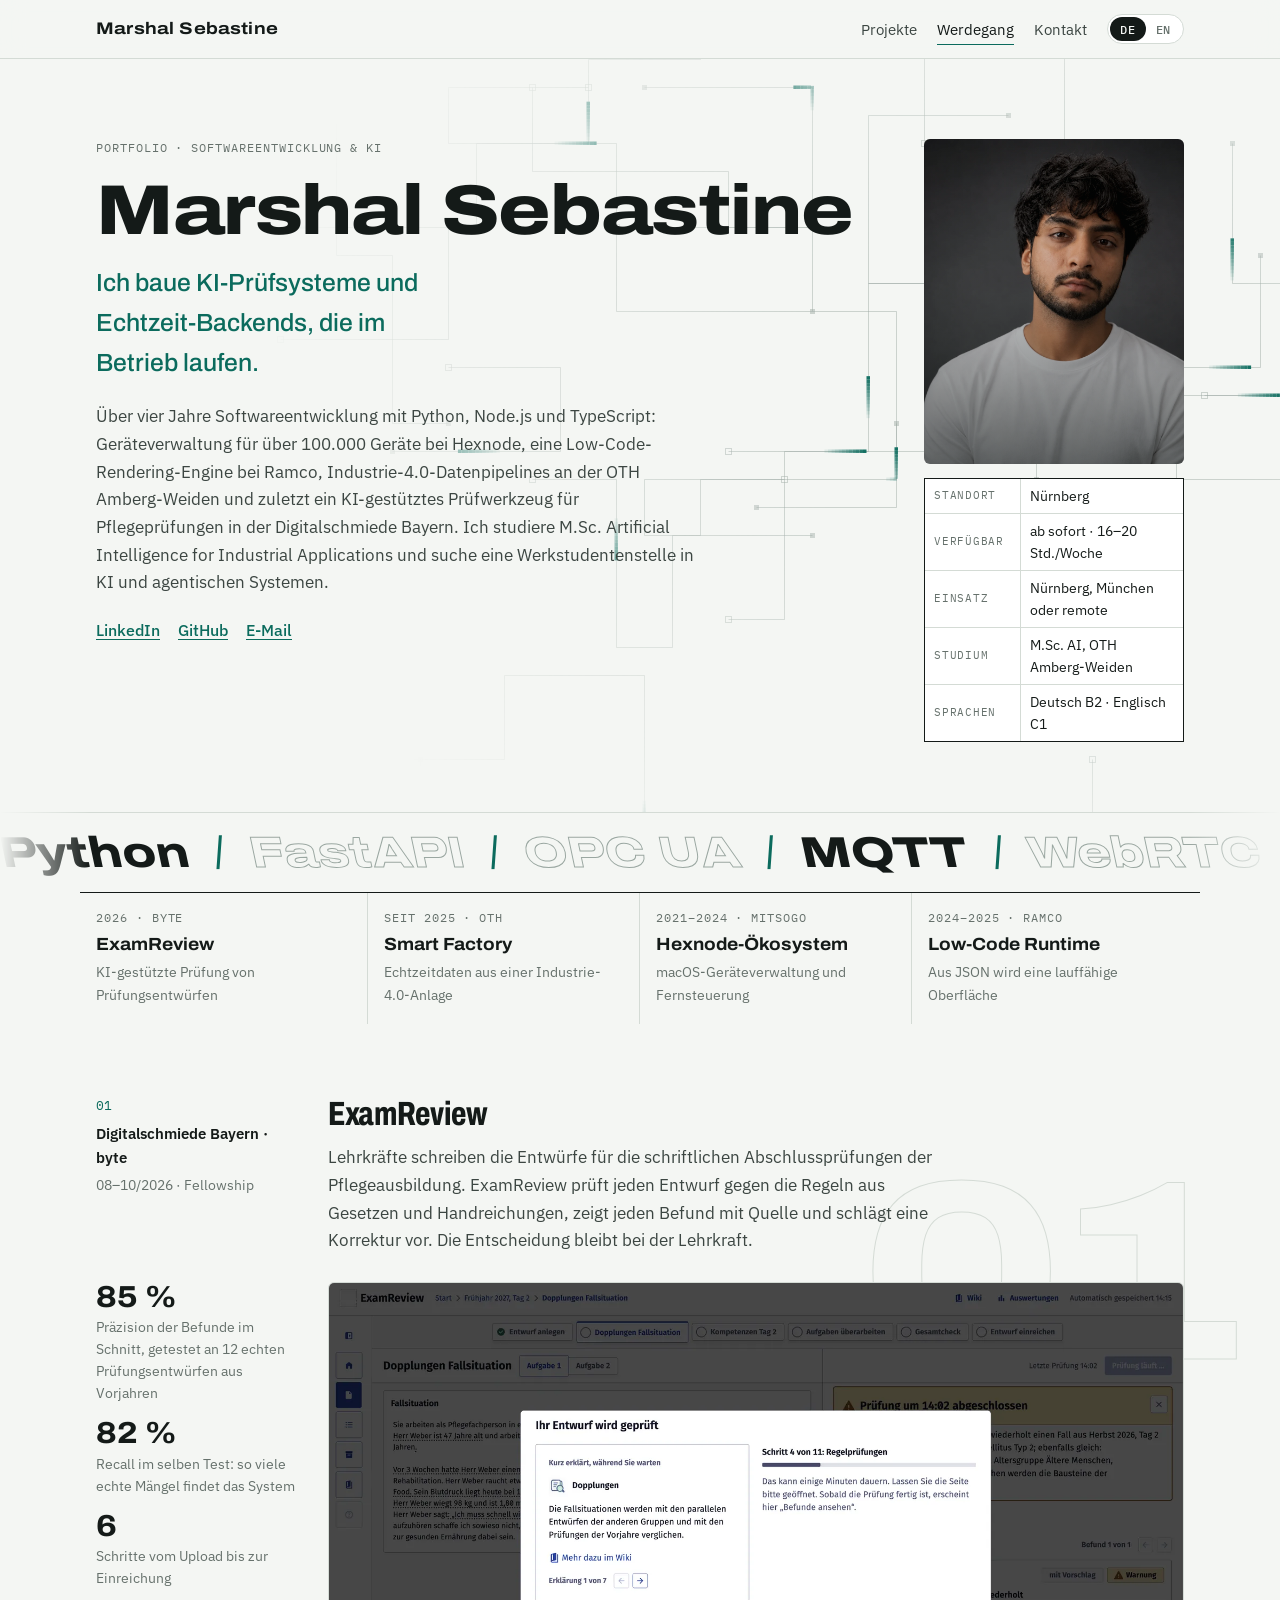
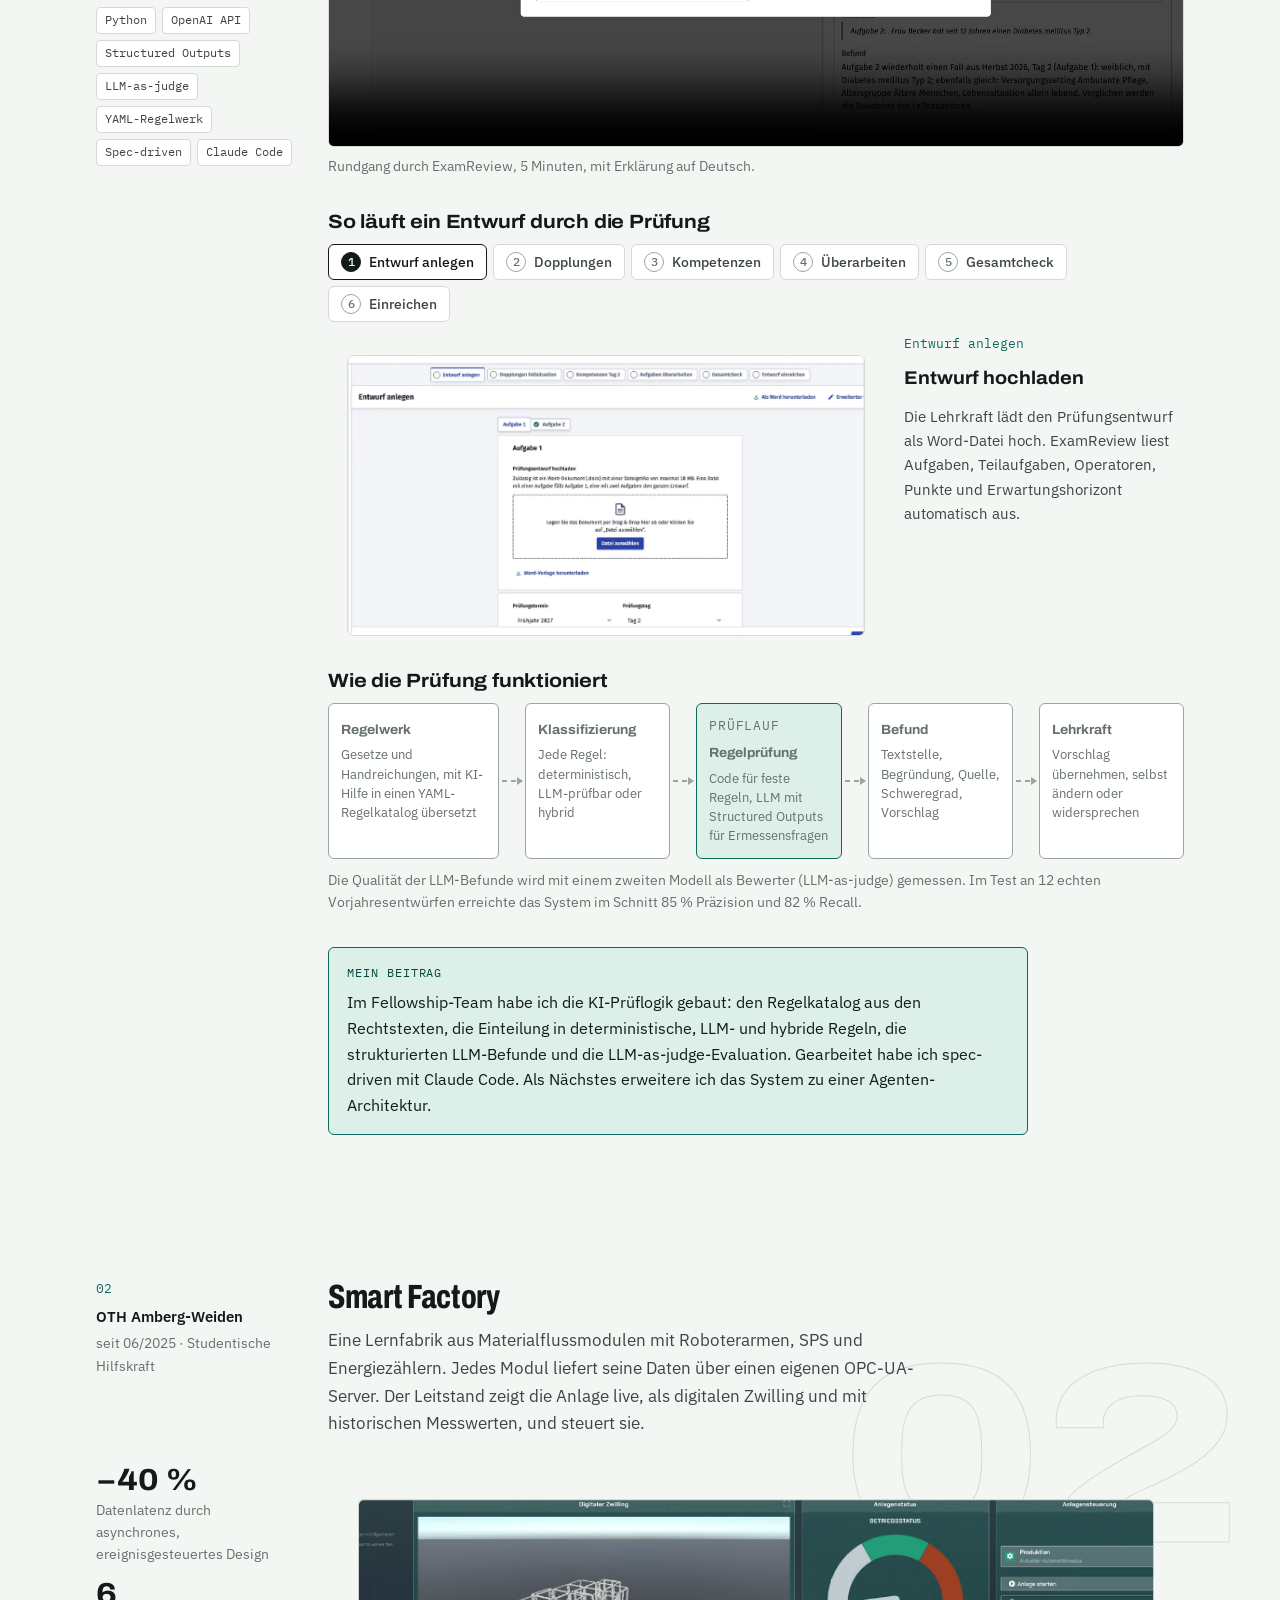
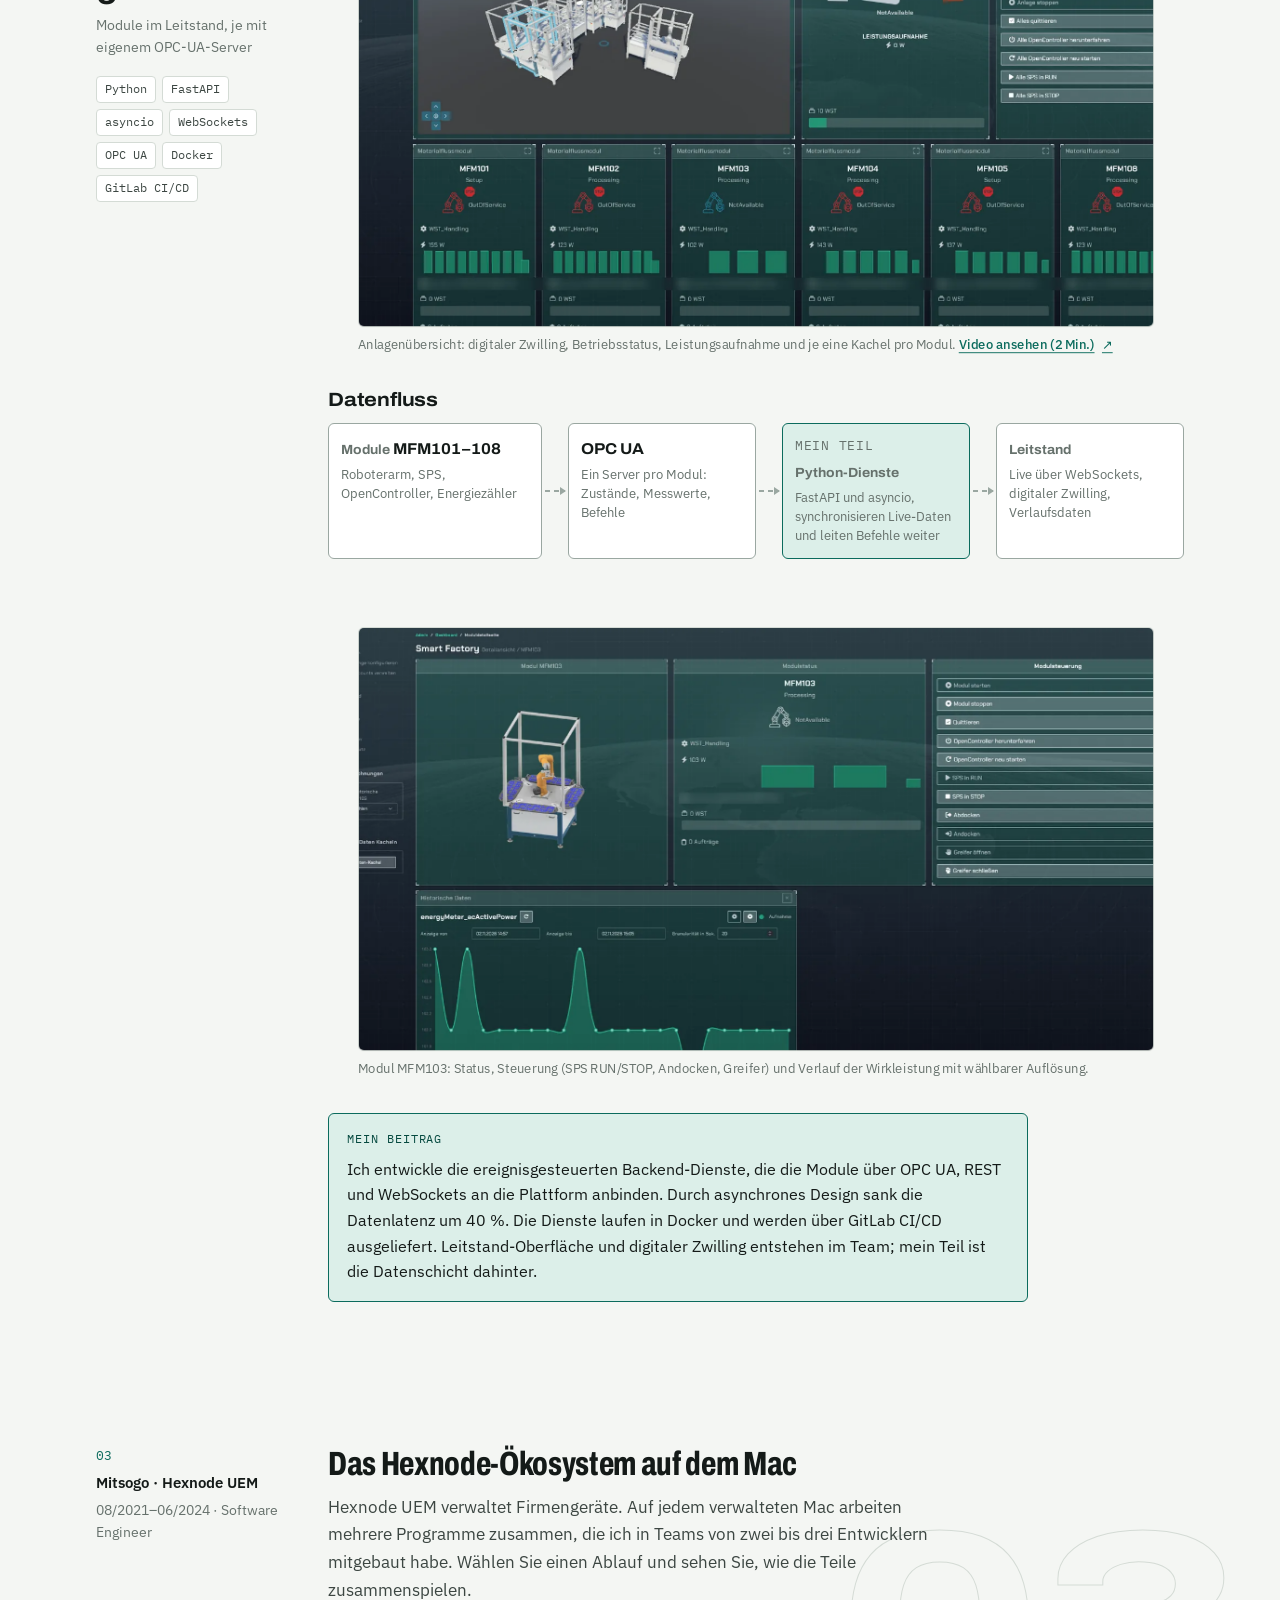
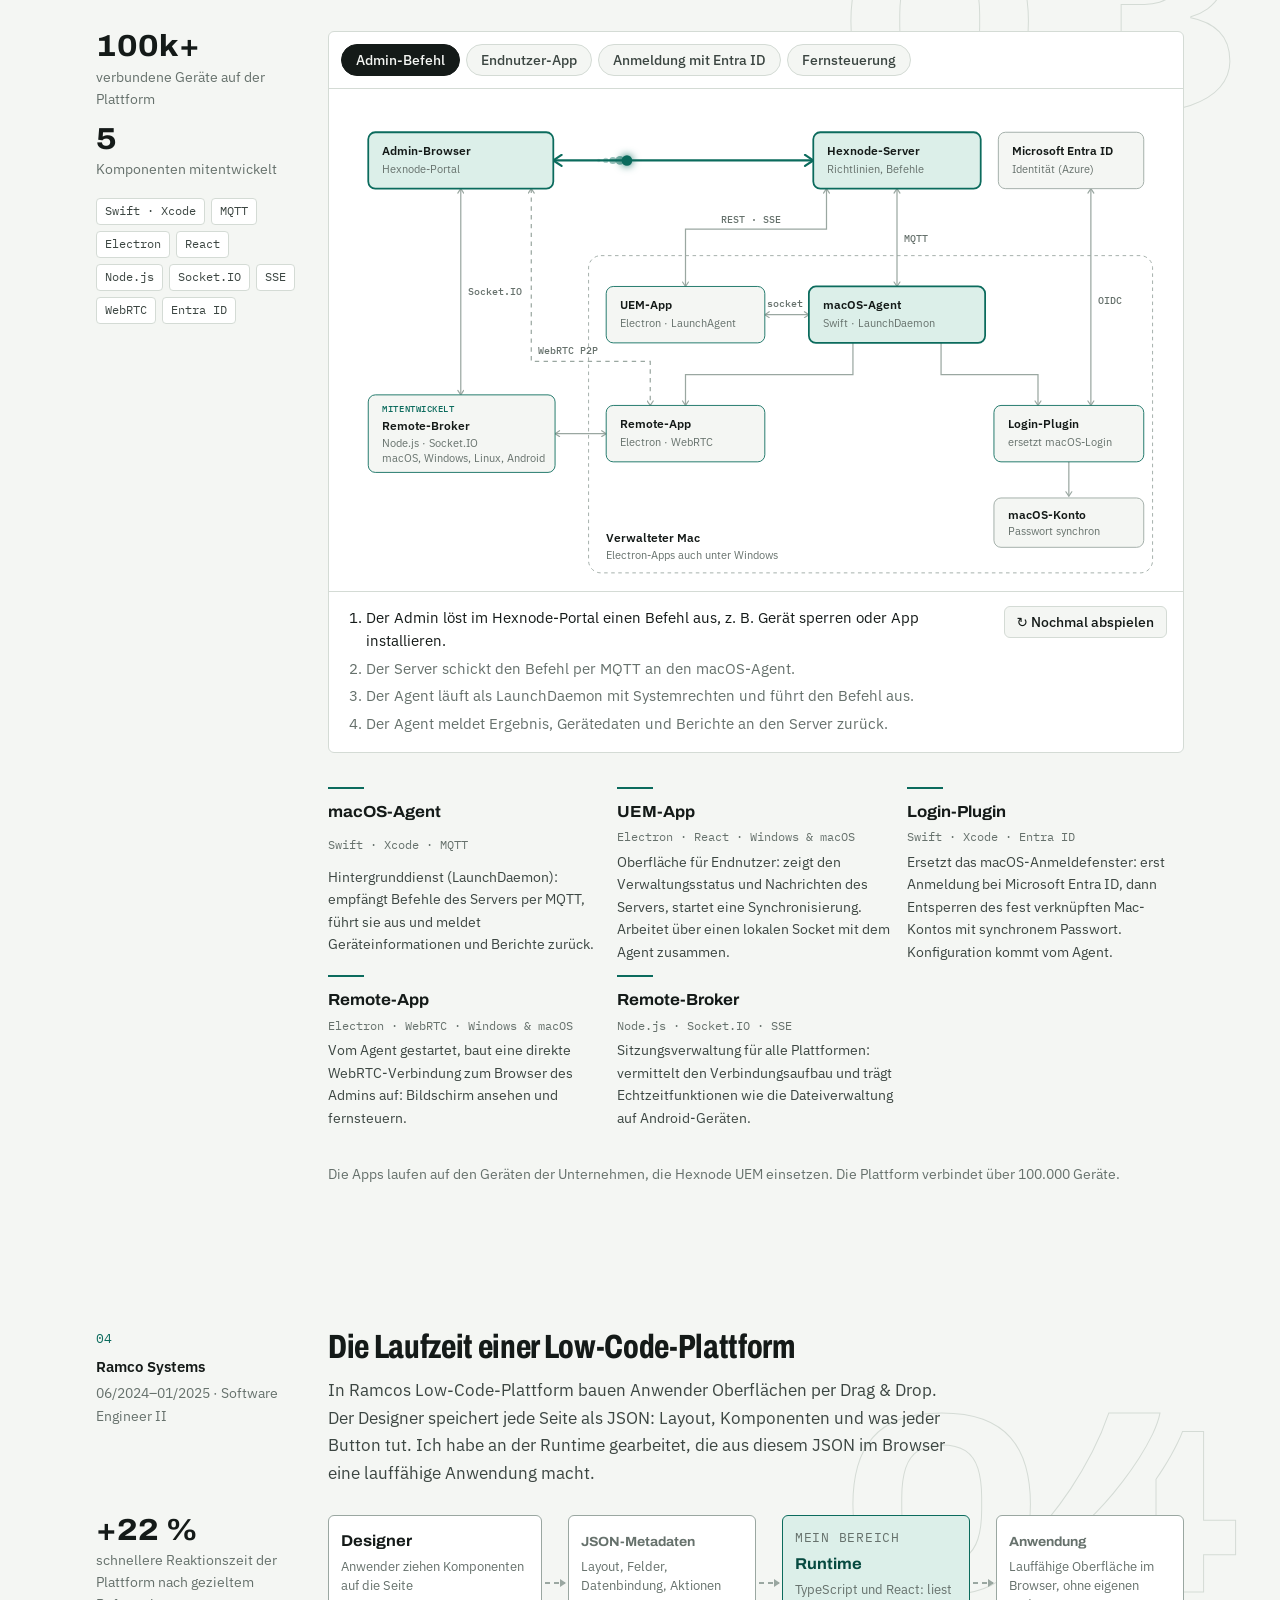
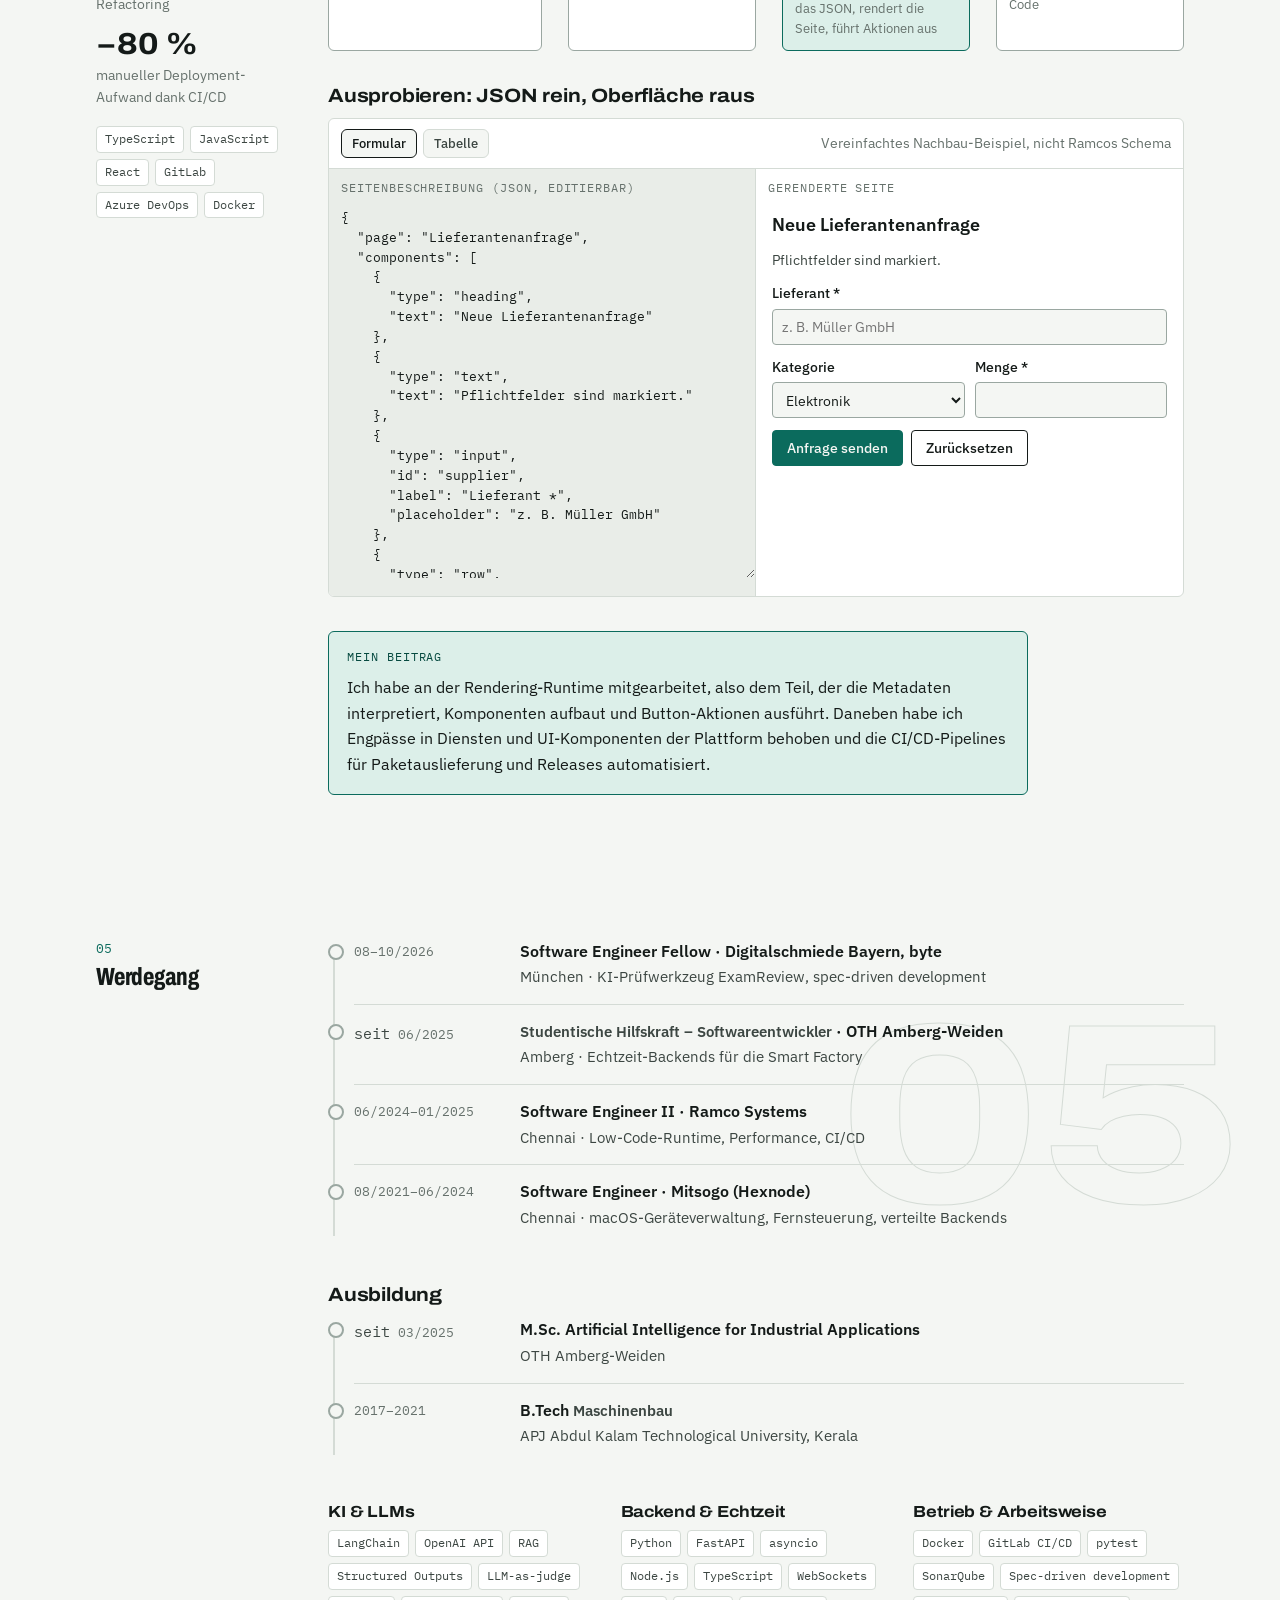
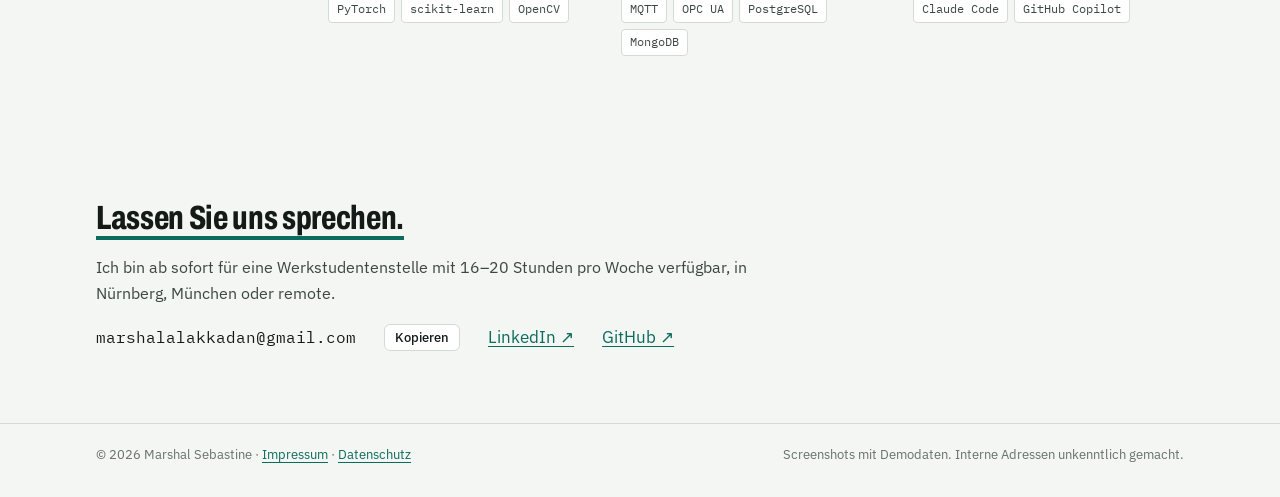
==== index.html @ f15fb676 "Publish portfolio site Bilingual (DE/EN) portfolio with four project case studies, self-hosted fonts" ====
<!doctype html>
<html lang="de">
<head>
<meta charset="utf-8">
<meta name="viewport" content="width=device-width, initial-scale=1, viewport-fit=cover">
<title>Marshal Sebastine · KI-Systeme &amp; Echtzeit-Backends</title>
<meta name="description" content="Portfolio von Marshal Sebastine: KI-gestützte Prüfung (ExamReview), Industrie-4.0-Echtzeitdaten, Hexnode-Geräteverwaltung und eine Low-Code-Runtime. M.Sc. AI, OTH Amberg-Weiden.">
<link rel="canonical" href="https://marshalsebastine.github.io/">
<meta property="og:type" content="website">
<meta property="og:url" content="https://marshalsebastine.github.io/">
<meta property="og:title" content="Marshal Sebastine · KI-Systeme &amp; Echtzeit-Backends">
<meta property="og:description" content="Vier Projekte mit Video, interaktiven Diagrammen und Live-Demo: ExamReview, Smart Factory, Hexnode-Ökosystem, Low-Code Runtime.">
<meta property="og:image" content="https://marshalsebastine.github.io/og.png">
<meta property="og:image:width" content="1200">
<meta property="og:image:height" content="630">
<meta property="og:locale" content="de_DE">
<meta property="og:locale:alternate" content="en_US">
<meta name="twitter:card" content="summary_large_image">
<meta name="author" content="Marshal Sebastine">
<meta name="theme-color" content="#0b6b5d">
<link rel="icon" href="data:image/svg+xml,%3Csvg xmlns='http://www.w3.org/2000/svg' viewBox='0 0 64 64'%3E%3Crect width='64' height='64' rx='12' fill='%230b6b5d'/%3E%3Ctext x='32' y='42' font-family='Arial' font-weight='700' font-size='26' text-anchor='middle' fill='%23f4f6f3'%3EMS%3C/text%3E%3C/svg%3E">
<link rel="preload" href="fonts/archivo-var.woff2" as="font" type="font/woff2" crossorigin>
<link rel="stylesheet" href="fonts/fonts.css">
<style>:root{color-scheme:light;padding-top:env(safe-area-inset-top,0px);padding-bottom:env(safe-area-inset-bottom,0px)}body{margin:0}img{max-width:100%}[hidden]{display:none!important}</style>
<style>
/* Layout: engineering-sheet portfolio. A title-block hero, then four project "sheets" separated by hairline rules; media runs wide, text stays at reading width. */
:root {
  --paper: #f4f6f3;
  --surface: #ffffff;
  --sunk: #e9ede8;
  --ink: #141a18;
  --ink-2: #3c4642;
  --mute: #66716c;
  --line: #d4dbd5;
  --accent: #0b6b5d;
  --accent-soft: #dcefe9;
  --accent-ink: #064a40;
  --warn: #a8640c;
  --warn-soft: #fbedd5;
  --crit: #b23a2c;
  --crit-soft: #f8e1dd;
  --info: #2b5c9a;
  --info-soft: #e1ebf7;
  --wire: #9aa7a1;
  --f-display: "Archivo", "Arial Narrow", system-ui, sans-serif;
  --f-body: "IBM Plex Sans", system-ui, -apple-system, "Segoe UI", sans-serif;
  --f-mono: "IBM Plex Mono", ui-monospace, "SFMono-Regular", Menlo, monospace;
  --step-0: 1rem; --step-1: 1.2rem; --step-2: 1.55rem; --step-3: 2.1rem; --step-4: clamp(2.5rem, 6vw, 4.4rem);
  --radius: 6px;
}
@media (prefers-color-scheme: dark) { :root:not([data-theme="light"]) {
  --paper: #0f1312; --surface: #171d1b; --sunk: #1d2422; --ink: #e6ebe8; --ink-2: #c3ccc8; --mute: #8e9a95; --line: #2b3431;
  --accent: #5cc6ae; --accent-soft: #15322c; --accent-ink: #a9e6d6; --warn: #e3a64a; --warn-soft: #3a2a12; --crit: #ec8a7c; --crit-soft: #3d1d18;
  --info: #8fb6e8; --info-soft: #1b2a3d; --wire: #56635e; color-scheme: dark; } }
:root[data-theme="dark"] {
  --paper: #0f1312; --surface: #171d1b; --sunk: #1d2422; --ink: #e6ebe8; --ink-2: #c3ccc8; --mute: #8e9a95; --line: #2b3431;
  --accent: #5cc6ae; --accent-soft: #15322c; --accent-ink: #a9e6d6; --warn: #e3a64a; --warn-soft: #3a2a12; --crit: #ec8a7c; --crit-soft: #3d1d18;
  --info: #8fb6e8; --info-soft: #1b2a3d; --wire: #56635e; color-scheme: dark; }

* { box-sizing: border-box; }
body { background: var(--paper); color: var(--ink); font-family: var(--f-body); font-size: 16px; line-height: 1.6; -webkit-font-smoothing: antialiased; }
.site[data-lang="de"] [lang="en"], .site[data-lang="en"] [lang="de"] { display: none !important; }
a { color: var(--accent); text-underline-offset: 3px; }
a:hover { color: var(--accent-ink); }
:focus-visible { outline: 2px solid var(--accent); outline-offset: 2px; }
h1, h2, h3 { font-family: var(--f-display); font-stretch: 112%; line-height: 1.1; text-wrap: balance; margin: 0; letter-spacing: -0.01em; }
p { margin: 0; }
.wrap { max-width: 1120px; margin: 0 auto; padding-left: max(16px, env(safe-area-inset-left, 0px)); padding-right: max(16px, env(safe-area-inset-right, 0px)); }
.label { font-family: var(--f-mono); font-size: 0.74rem; letter-spacing: 0.08em; text-transform: uppercase; color: var(--mute); }
.prose { max-width: 66ch; color: var(--ink-2); display: grid; gap: 0.9rem; }
.prose strong { color: var(--ink); font-weight: 600; }

/* header */
.top { border-bottom: 1px solid var(--line); background: var(--paper); }
.top .wrap { display: flex; align-items: center; justify-content: space-between; gap: 16px; padding-block: 14px; flex-wrap: wrap; }
.brand { font-family: var(--f-display); font-weight: 700; font-stretch: 118%; font-size: 1.05rem; color: var(--ink); text-decoration: none; letter-spacing: 0.01em; }
.nav { display: flex; gap: 20px; align-items: center; flex-wrap: wrap; }
.nav a { color: var(--ink-2); text-decoration: none; font-size: 0.95rem; }
.nav a:hover { color: var(--accent); }
.lang { display: inline-flex; border: 1px solid var(--line); border-radius: 999px; padding: 2px; background: var(--surface); }
.lang button { font: 500 0.78rem var(--f-mono); letter-spacing: 0.06em; border: 0; background: transparent; color: var(--mute); padding: 4px 10px; border-radius: 999px; cursor: pointer; }
.lang button[aria-pressed="true"] { background: var(--ink); color: var(--paper); }

/* hero */
.hero { padding-block: clamp(40px, 7vw, 80px) clamp(32px, 5vw, 56px); }
.hero-grid { display: grid; grid-template-columns: minmax(0, 1fr) 260px; gap: clamp(24px, 5vw, 64px); align-items: start; }
.hero h1 { font-size: var(--step-4); font-weight: 800; font-stretch: 120%; letter-spacing: -0.02em; }
.hero .role { font-family: var(--f-display); font-stretch: 100%; font-size: var(--step-2); font-weight: 500; color: var(--accent); margin-top: 14px; max-width: 26ch; }
.hero .lead { margin-top: 20px; font-size: 1.08rem; color: var(--ink-2); max-width: 60ch; }
.links { display: flex; gap: 10px 18px; flex-wrap: wrap; margin-top: 22px; align-items: center; }
.links a { font-weight: 500; }
.portrait-wrap { position: relative; border-radius: var(--radius); overflow: hidden; background: var(--sunk); }
.portrait { width: 100%; height: auto; aspect-ratio: 4 / 5; object-fit: cover; display: block; filter: contrast(1.06) saturate(.9); transition: transform .8s cubic-bezier(.2,.8,.2,1); }
.portrait-wrap::after { content: ""; position: absolute; inset: 0; pointer-events: none; background: linear-gradient(180deg, rgba(10, 16, 14, .16) 0%, rgba(10, 16, 14, .22) 45%, rgba(10, 16, 14, .62) 100%); transition: opacity .6s; }
.portrait-wrap:hover::after { opacity: .55; }
.portrait-wrap:hover .portrait { transform: scale(1.03); }
.tblock { margin-top: 14px; border: 1px solid var(--ink); font-size: 0.86rem; background: var(--surface); }
.tblock div { display: grid; grid-template-columns: 96px minmax(0, 1fr); border-top: 1px solid var(--line); }
.tblock div:first-child { border-top: 0; }
.tblock dt, .tblock dd { margin: 0; padding: 6px 9px; }
.tblock dt { font-family: var(--f-mono); font-size: 0.68rem; letter-spacing: 0.07em; text-transform: uppercase; color: var(--mute); border-right: 1px solid var(--line); display: flex; align-items: center; }
.tblock dd { color: var(--ink); }

/* project index */
.index { border-top: 1px solid var(--ink); }
.index ol { list-style: none; margin: 0; padding: 0; display: grid; grid-template-columns: repeat(4, minmax(0, 1fr)); }
.index li { border-right: 1px solid var(--line); }
.index li:last-child { border-right: 0; }
.index a { display: grid; gap: 6px; padding: 16px 16px 18px 0; text-decoration: none; color: var(--ink); height: 100%; }
.index li + li a { padding-left: 16px; }
.index a:hover .t { color: var(--accent); }
.index .t { font-family: var(--f-display); font-weight: 700; font-stretch: 108%; font-size: 1.1rem; line-height: 1.2; }
.index .d { font-size: 0.88rem; color: var(--mute); }

/* project sheets */
.sheet { border-top: 1px solid var(--ink); padding-block: clamp(40px, 6vw, 72px); }
.sheet-head { display: grid; grid-template-columns: 200px minmax(0, 1fr); gap: 12px 32px; margin-bottom: 28px; }
.meta { display: grid; gap: 4px; align-content: start; }
.meta .no { font-family: var(--f-mono); font-size: 0.8rem; color: var(--accent); }
.meta .org { font-weight: 600; font-size: 0.95rem; }
.meta .when { font-size: 0.88rem; color: var(--mute); }
.sheet h2 { font-size: var(--step-3); font-weight: 750; }
.sheet .kicker { font-size: 1.08rem; color: var(--ink-2); margin-top: 10px; max-width: 62ch; }
.body { display: grid; grid-template-columns: 200px minmax(0, 1fr); gap: 32px; }
.body > .side { display: grid; gap: 18px; align-content: start; }
.body > .main { display: grid; grid-template-columns: minmax(0, 1fr); gap: 34px; min-width: 0; }
.side .facts { display: grid; gap: 14px; }
.side .fact .v { font-family: var(--f-display); font-stretch: 110%; font-weight: 750; font-size: 1.9rem; line-height: 1; color: var(--ink); font-variant-numeric: tabular-nums; }
.side .fact .k { font-size: 0.86rem; color: var(--mute); margin-top: 4px; }
.chips { display: flex; flex-wrap: wrap; gap: 6px; }
.chip { font-family: var(--f-mono); font-size: 0.74rem; padding: 3px 8px; border: 1px solid var(--line); border-radius: 4px; color: var(--ink-2); background: var(--surface); white-space: nowrap; }
h3 { font-size: var(--step-1); font-weight: 700; margin-bottom: 12px; }

figure { margin: 0; }
.shot { border: 1px solid var(--line); border-radius: var(--radius); overflow: hidden; background: var(--surface); }
.shot img, .shot video { display: block; width: 100%; height: auto; max-width: 100%; }
figcaption { font-size: 0.86rem; color: var(--mute); margin-top: 8px; }
.note { font-size: 0.86rem; color: var(--mute); }

.mine { border: 1px solid var(--accent); background: var(--accent-soft); border-radius: var(--radius); padding: 16px 18px; display: grid; gap: 8px; max-width: 70ch; }
.mine .label { color: var(--accent-ink); }
.mine p { color: var(--ink); }

/* ExamReview stepper */
.steps { display: flex; gap: 6px; flex-wrap: wrap; }
.steps button { flex: 0 0 auto; display: inline-flex; align-items: center; gap: 8px; font: 500 0.88rem var(--f-body); color: var(--ink-2); background: var(--surface); border: 1px solid var(--line); border-radius: var(--radius); padding: 7px 12px; cursor: pointer; }
.steps button .n { font-family: var(--f-mono); font-size: 0.74rem; width: 20px; height: 20px; border-radius: 50%; border: 1px solid var(--wire); display: inline-grid; place-items: center; color: var(--mute); }
.steps button[aria-selected="true"] { border-color: var(--ink); color: var(--ink); }
.steps button[aria-selected="true"] .n { background: var(--ink); border-color: var(--ink); color: var(--paper); }
.stage { margin-top: 12px; display: grid; grid-template-columns: minmax(0, 1fr) 280px; gap: 20px; align-items: start; }
.stage .cap { display: grid; gap: 10px; }
.stage .cap .de-term { font-family: var(--f-mono); font-size: 0.8rem; color: var(--accent); }
.stage .cap h4 { margin: 0; font-family: var(--f-display); font-stretch: 108%; font-size: 1.15rem; }
.stage .cap p { font-size: 0.95rem; color: var(--ink-2); }
.sev { display: flex; gap: 6px; flex-wrap: wrap; }
.sev span { font-size: 0.78rem; padding: 2px 8px; border-radius: 999px; font-weight: 500; }
.sev .h { background: var(--crit-soft); color: var(--crit); }
.sev .w { background: var(--warn-soft); color: var(--warn); }
.sev .i { background: var(--info-soft); color: var(--info); }

/* flow diagrams (HTML) */
.flow { display: grid; grid-auto-flow: column; grid-auto-columns: minmax(0, 1fr); gap: 0; align-items: stretch; }
.flow .node { border: 1px solid var(--wire); border-radius: var(--radius); background: var(--surface); padding: 12px; display: grid; gap: 4px; align-content: start; position: relative; }
.flow .node + .node { margin-left: 26px; }
.flow .node + .node::before { content: ""; position: absolute; left: -24px; top: 50%; width: 20px; border-top: 1.5px solid var(--wire); }
.flow .node + .node::after { content: ""; position: absolute; left: -9px; top: calc(50% - 4px); border: 4.5px solid transparent; border-left: 6px solid var(--wire); border-right: 0; }
.flow .node b { font-family: var(--f-display); font-stretch: 105%; font-size: 0.98rem; }
.flow .node span { font-size: 0.83rem; color: var(--mute); line-height: 1.45; }
.flow .node.me { border-color: var(--accent); background: var(--accent-soft); }
.flow .node.me b { color: var(--accent-ink); }
.flow .node .tag { font-family: var(--f-mono); font-size: 0.66rem; letter-spacing: 0.07em; text-transform: uppercase; color: var(--accent); }

.two { display: grid; grid-template-columns: minmax(0, 1fr) minmax(0, 1fr); gap: 16px; }
.video-link { display: inline-flex; gap: 8px; align-items: center; font-weight: 500; }

/* Hexnode ecosystem */
.eco { border: 1px solid var(--line); border-radius: var(--radius); background: var(--surface); }
.eco-tabs { display: flex; gap: 6px; padding: 12px; border-bottom: 1px solid var(--line); overflow-x: auto; }
.eco-tabs button { flex: 0 0 auto; font: 500 0.88rem var(--f-body); border: 1px solid var(--line); background: var(--paper); color: var(--ink-2); border-radius: 999px; padding: 6px 14px; cursor: pointer; }
.eco-tabs button[aria-selected="true"] { background: var(--ink); color: var(--paper); border-color: var(--ink); }
.eco-canvas { overflow-x: auto; padding: 8px 4px 0; }
.eco svg { display: block; width: 100%; min-width: 640px; height: auto; }
.eco svg .n rect { fill: var(--paper); stroke: var(--wire); stroke-width: 1; transition: fill .3s, stroke .3s; }
.eco svg .n.mine rect { stroke: var(--accent); }
.eco svg .n.on rect { fill: var(--accent-soft); stroke: var(--accent); stroke-width: 2; }
.eco svg .n.ext rect { stroke-dasharray: 0; }
.eco svg .tt { font: 600 14px var(--f-body); fill: var(--ink); }
.eco svg .ts { font: 400 12px var(--f-body); fill: var(--mute); }
.eco svg .tm { font: 500 10.5px var(--f-mono); fill: var(--accent); letter-spacing: .06em; }
.eco svg .e { fill: none; stroke: var(--wire); stroke-width: 1.4; transition: stroke .3s, stroke-width .3s; }
.eco svg .e.on { stroke: var(--accent); stroke-width: 2.6; }
.eco svg .e.p2p { stroke-dasharray: 5 5; }
.eco svg .el { font: 500 11px var(--f-mono); fill: var(--mute); }
.eco svg .el.on { fill: var(--accent); }
.eco svg .box { fill: none; stroke: var(--wire); stroke-dasharray: 4 4; }
.eco svg .pulse { fill: var(--accent); }
.eco-foot { display: grid; grid-template-columns: minmax(0, 1fr) auto; gap: 16px; padding: 14px 16px 16px; border-top: 1px solid var(--line); align-items: start; }
.eco-steps { margin: 0; padding-left: 1.3rem; display: grid; gap: 4px; font-size: 0.92rem; color: var(--mute); }
.eco-steps li.on { color: var(--ink); }
.eco-steps li.done { color: var(--ink-2); }
.replay { font: 500 0.85rem var(--f-body); border: 1px solid var(--line); background: var(--paper); color: var(--ink); border-radius: var(--radius); padding: 6px 12px; cursor: pointer; white-space: nowrap; }
.comp { display: grid; grid-template-columns: repeat(auto-fit, minmax(210px, 1fr)); gap: 12px; }
.comp div { border-top: 2px solid var(--accent); padding-top: 10px; display: grid; gap: 4px; }
.comp b { font-family: var(--f-display); font-stretch: 105%; }
.comp span { font-size: 0.88rem; color: var(--ink-2); }
.comp small { font-family: var(--f-mono); font-size: 0.72rem; color: var(--mute); }

/* Low-code demo */
.lc { border: 1px solid var(--line); border-radius: var(--radius); overflow: hidden; background: var(--surface); }
.lc-bar { display: flex; justify-content: space-between; align-items: center; gap: 10px; padding: 10px 12px; border-bottom: 1px solid var(--line); flex-wrap: wrap; }
.lc-bar .presets { display: flex; gap: 6px; flex-wrap: wrap; }
.lc-bar button { font: 500 0.82rem var(--f-body); border: 1px solid var(--line); background: var(--paper); color: var(--ink-2); border-radius: var(--radius); padding: 5px 10px; cursor: pointer; }
.lc-bar button[aria-pressed="true"] { border-color: var(--ink); color: var(--ink); }
.lc-grid { display: grid; grid-template-columns: minmax(0, 1fr) minmax(0, 1fr); }
.lc-code { border-right: 1px solid var(--line); display: grid; grid-template-rows: auto 1fr auto; min-width: 0; background: var(--sunk); }
.lc-code .label, .lc-out .label { padding: 10px 12px 0; }
.lc textarea { width: 100%; min-height: 380px; border: 0; resize: vertical; background: transparent; color: var(--ink); font: 400 0.8rem/1.55 var(--f-mono); padding: 10px 12px; tab-size: 2; }
.lc textarea:focus-visible { outline-offset: -2px; }
.lc .err { font-size: 0.82rem; color: var(--crit); padding: 0 12px 10px; min-height: 1.4em; }
.lc-out { min-width: 0; display: grid; grid-template-rows: auto 1fr; }
.preview { padding: 14px 16px 18px; display: grid; gap: 12px; align-content: start; }
/* rendered components get their own small UI kit, so they read as "a generated app" */
.rt-h { font: 600 1.15rem var(--f-body); margin: 0; }
.rt-p { font-size: 0.9rem; color: var(--ink-2); }
.rt-row { display: grid; grid-template-columns: repeat(auto-fit, minmax(120px, 1fr)); gap: 10px; }
.rt-field { display: grid; gap: 4px; font-size: 0.85rem; }
.rt-field label { font-weight: 500; color: var(--ink); }
.rt-field input, .rt-field select { font: 400 0.9rem var(--f-body); height: 36px; padding: 0 9px; border: 1px solid var(--wire); border-radius: 4px; background: var(--paper); color: var(--ink); min-width: 0; width: 100%; }
.rt-field.bad input, .rt-field.bad select { border-color: var(--crit); }
.rt-field .msg { color: var(--crit); font-size: 0.78rem; }
.rt-actions { display: flex; gap: 8px; flex-wrap: wrap; }
.rt-btn { font: 500 0.88rem var(--f-body); border-radius: 4px; padding: 8px 14px; cursor: pointer; border: 1px solid var(--ink); background: var(--surface); color: var(--ink); }
.rt-btn.primary { background: var(--accent); border-color: var(--accent); color: var(--paper); }
.rt-table { overflow-x: auto; }
.rt-table table { border-collapse: collapse; width: 100%; font-size: 0.85rem; font-variant-numeric: tabular-nums; }
.rt-table th, .rt-table td { text-align: left; padding: 6px 8px; border-bottom: 1px solid var(--line); }
.rt-table th { font-weight: 600; color: var(--mute); font-size: 0.78rem; }
.rt-toast { border: 1px solid var(--accent); background: var(--accent-soft); color: var(--accent-ink); border-radius: 4px; padding: 8px 10px; font-size: 0.86rem; }
.rt-unknown { font: 0.8rem var(--f-mono); color: var(--warn); border: 1px dashed var(--warn); padding: 6px 8px; border-radius: 4px; }

/* experience + skills */
.cv { display: grid; grid-template-columns: 200px minmax(0, 1fr); gap: 32px; }
.tl { list-style: none; margin: 0; padding: 0; display: grid; }
.tl li { display: grid; grid-template-columns: 150px minmax(0, 1fr); gap: 16px; padding: 14px 0; border-top: 1px solid var(--line); }
.tl li:first-child { border-top: 0; padding-top: 0; }
.tl .when { font-family: var(--f-mono); font-size: 0.8rem; color: var(--mute); padding-top: 3px; font-variant-numeric: tabular-nums; }
.tl b { display: block; font-weight: 600; }
.tl span { color: var(--ink-2); font-size: 0.93rem; }
.skills { display: grid; grid-template-columns: repeat(auto-fit, minmax(240px, 1fr)); gap: 22px; }
.skills h3 { font-size: 1rem; margin-bottom: 10px; }

.contact .wrap { display: grid; gap: 18px; }
.contact h2 { font-size: var(--step-3); }
.contact-row { display: flex; gap: 12px 28px; flex-wrap: wrap; align-items: center; font-size: 1.05rem; }
.mail { font-family: var(--f-mono); font-size: 0.98rem; user-select: all; }
.copy { font: 500 0.8rem var(--f-body); border: 1px solid var(--line); background: var(--surface); color: var(--ink); border-radius: var(--radius); padding: 4px 10px; cursor: pointer; }
footer { border-top: 1px solid var(--line); }
footer .wrap { padding-block: 20px 32px; font-size: 0.82rem; color: var(--mute); display: flex; justify-content: space-between; gap: 12px; flex-wrap: wrap; }

@media (max-width: 860px) {
  .hero-grid { grid-template-columns: minmax(0, 1fr); }
  .hero-side { display: grid; grid-template-columns: 140px minmax(0, 1fr); gap: 16px; align-items: start; }
  .tblock { margin-top: 0; }
  .index ol { grid-template-columns: 1fr 1fr; }
  .index li:nth-child(2) { border-right: 0; }
  .index li:nth-child(n+3) { border-top: 1px solid var(--line); }
  .index li:nth-child(3) a { padding-left: 0; }
  .sheet-head, .body, .cv { grid-template-columns: minmax(0, 1fr); gap: 16px; }
  .side .facts { grid-template-columns: repeat(auto-fit, minmax(130px, 1fr)); }
  .stage { grid-template-columns: minmax(0, 1fr); }
  .flow { grid-auto-flow: row; grid-auto-columns: auto; }
  .flow .node + .node { margin-left: 0; margin-top: 22px; }
  .flow .node + .node::before { left: 50%; top: -20px; width: 0; height: 16px; border-top: 0; border-left: 1.5px solid var(--wire); }
  .flow .node + .node::after { left: calc(50% - 4px); top: -8px; border: 4.5px solid transparent; border-top: 6px solid var(--wire); border-bottom: 0; }
  .two { grid-template-columns: minmax(0, 1fr); }
  .lc-grid { grid-template-columns: minmax(0, 1fr); }
  .lc-code { border-right: 0; border-bottom: 1px solid var(--line); }
  .lc textarea { min-height: 260px; }
}
@media (max-width: 520px) {
  .hero-side { grid-template-columns: 1fr; }
  .portrait-wrap { max-width: 200px; }
  .index ol { grid-template-columns: 1fr; }
  .index li { border-right: 0 !important; border-top: 1px solid var(--line); }
  .index li:first-child { border-top: 0; }
  .index li a { padding-left: 0 !important; }
  .tl li { grid-template-columns: 1fr; gap: 2px; }
  .eco-foot { grid-template-columns: 1fr; }
}

/* ---------- motion layer ---------- */
html { scroll-behavior: smooth; }
section, .index { scroll-margin-top: 72px; }
body::before { content: ""; position: fixed; inset: 0 0 auto; height: env(safe-area-inset-top, 0px); z-index: 40; background: var(--paper); }
.top { position: sticky; top: env(safe-area-inset-top, 0px); z-index: 30; background: color-mix(in srgb, var(--paper) 84%, transparent); -webkit-backdrop-filter: saturate(1.3) blur(12px); backdrop-filter: saturate(1.3) blur(12px); transition: box-shadow .3s; }
.top .wrap { transition: padding .3s; }
.top.scrolled .wrap { padding-block: 9px; }
.top.scrolled { box-shadow: 0 1px 0 var(--line), 0 12px 30px -22px color-mix(in srgb, var(--ink) 45%, transparent); }
.progress { position: absolute; left: 0; right: 0; bottom: -1px; height: 2px; background: var(--accent); transform-origin: 0 50%; transform: scaleX(0); }
.nav a { position: relative; }
.nav a::after { content: ""; position: absolute; left: 0; right: 0; bottom: -4px; height: 1.5px; background: var(--accent); transform: scaleX(0); transform-origin: left; transition: transform .35s cubic-bezier(.2,.8,.2,1); }
.nav a:hover::after, .nav a.cur::after { transform: scaleX(1); }
.nav a.cur { color: var(--ink); }

.hero { position: relative; overflow: hidden; }
#traces { position: absolute; inset: 0; width: 100%; height: 100%; pointer-events: none; -webkit-mask-image: radial-gradient(ellipse 75% 95% at 80% 45%, #000 25%, transparent 82%); mask-image: radial-gradient(ellipse 75% 95% at 80% 45%, #000 25%, transparent 82%); }
.hero > .wrap { position: relative; }
.hero h1 .ch { display: inline-block; animation: stretchIn 1.2s cubic-bezier(.2,.8,.2,1) backwards; animation-delay: calc(var(--i) * 45ms + 80ms); transition: font-stretch .45s cubic-bezier(.2,.8,.2,1), color .3s; }
.hero h1 .ch:hover { font-stretch: 62%; color: var(--accent); }
@keyframes stretchIn { from { opacity: 0; font-stretch: 62%; transform: translateY(40%); } to { opacity: 1; font-stretch: 120%; transform: none; } }
.intro { animation: rise .9s cubic-bezier(.2,.8,.2,1) backwards; animation-delay: var(--d, 0ms); }
@keyframes rise { from { opacity: 0; transform: translateY(18px); } to { opacity: 1; transform: none; } }
.wipe { animation: wipe 1.25s cubic-bezier(.7,0,.2,1) .25s backwards; }
@keyframes wipe { from { clip-path: inset(100% 0 0 0); } to { clip-path: inset(0 0 0 0); } }

.marquee { overflow: hidden; border-top: 1px solid var(--line); padding-block: 16px; -webkit-mask-image: linear-gradient(90deg, transparent, #000 7%, #000 93%, transparent); mask-image: linear-gradient(90deg, transparent, #000 7%, #000 93%, transparent); }
.mq-track { display: flex; width: max-content; animation: mq 46s linear infinite; }
.marquee:hover .mq-track { animation-play-state: paused; }
.mq-track span { font-family: var(--f-display); font-stretch: 125%; font-weight: 800; font-size: clamp(1.5rem, 4vw, 2.7rem); line-height: 1.1; white-space: nowrap; color: transparent; -webkit-text-stroke: 1px var(--wire); }
.mq-track span:nth-child(3n+1) { color: var(--ink); -webkit-text-stroke: 0; }
.mq-track span::after { content: "/"; display: inline-block; margin: 0 .55em; color: var(--accent); -webkit-text-stroke: 0; font-stretch: 100%; font-weight: 400; }
@keyframes mq { to { transform: translateX(-50%); } }

.index li { position: relative; overflow: hidden; }
.index li::before { content: ""; position: absolute; inset: 0; background: var(--accent-soft); transform: translateY(101%); transition: transform .5s cubic-bezier(.2,.8,.2,1); }
.index li:hover::before { transform: none; }
.index a { position: relative; }
.index .t::after { content: " →"; display: inline-block; opacity: 0; transform: translateX(-8px); transition: opacity .3s, transform .3s; color: var(--accent); }
.index a:hover .t::after { opacity: 1; transform: none; }

.rv { opacity: .4; transform: translateY(42px); transition: opacity .9s cubic-bezier(.2,.8,.2,1), transform 1s cubic-bezier(.2,.8,.2,1); transition-delay: var(--rd, 0ms); }
.rv.in { opacity: 1; transform: none; }

.chip { transition: border-color .2s, color .2s, transform .2s; }
.chip:hover { border-color: var(--accent); color: var(--accent); transform: translateY(-2px); }

.shot.tilt { position: relative; transform: perspective(1400px) rotateX(var(--rx, 0deg)) rotateY(var(--ry, 0deg)); transition: transform .5s cubic-bezier(.2,.8,.2,1), box-shadow .5s; will-change: transform; }
.shot.tilt:hover { box-shadow: 0 26px 50px -26px color-mix(in srgb, var(--ink) 40%, transparent); }
.shot.tilt::after { content: ""; position: absolute; inset: 0; pointer-events: none; background: radial-gradient(520px circle at var(--mx, 50%) var(--my, 50%), color-mix(in srgb, #ffffff 22%, transparent), transparent 45%); opacity: 0; transition: opacity .4s; }
.shot.tilt:hover::after { opacity: 1; }

.flow .node { transition: transform .35s cubic-bezier(.2,.8,.2,1), border-color .35s; }
.flow .node:hover { transform: translateY(-3px); border-color: var(--accent); }
.flow .node + .node::before { border-top: 0; height: 2px; top: calc(50% - 1px); background: repeating-linear-gradient(90deg, var(--wire) 0 5px, transparent 5px 9px); background-size: 18px 2px; animation: antsX .8s linear infinite; }
@keyframes antsX { to { background-position: 18px 0; } }
@keyframes antsY { to { background-position: 0 18px; } }
.flow .node.me { animation: glow 2.6s ease-in-out infinite; }
@keyframes glow { 0%, 100% { box-shadow: 0 0 0 0 color-mix(in srgb, var(--accent) 45%, transparent); } 60% { box-shadow: 0 0 0 8px color-mix(in srgb, var(--accent) 0%, transparent); } }

.steps button { position: relative; overflow: hidden; transition: border-color .25s, color .25s, transform .2s; }
.steps button:hover { transform: translateY(-1px); }
.steps.auto button[aria-selected="true"]::after { content: ""; position: absolute; left: 0; bottom: 0; height: 2px; width: 100%; background: var(--accent); transform-origin: left; animation: fillbar 5.5s linear both; }
@keyframes fillbar { from { transform: scaleX(0); } to { transform: scaleX(1); } }

.comp div { border-top: 0; padding-top: 12px; position: relative; transition: transform .3s cubic-bezier(.2,.8,.2,1); }
.comp div::before { content: ""; position: absolute; top: 0; left: 0; height: 2px; width: 36px; background: var(--accent); transition: width .6s cubic-bezier(.2,.8,.2,1); }
.comp div:hover::before { width: 100%; }

.eco svg .e.p2p { animation: dash 1.1s linear infinite; }
@keyframes dash { to { stroke-dashoffset: -20; } }
.eco svg .trail { fill: var(--accent); }
.eco svg .ring { fill: none; stroke: var(--accent); stroke-width: 2; transform-box: fill-box; transform-origin: center; }
.eco svg .pulse { filter: drop-shadow(0 0 5px var(--accent)); }
.eco-tabs button { transition: background .25s, color .25s, border-color .25s, transform .2s; }
.eco-tabs button:hover { transform: translateY(-1px); }

.mine { transition: transform .35s cubic-bezier(.2,.8,.2,1); }
.mine:hover { transform: translateX(4px); }
.contact h2 > span { background: linear-gradient(var(--accent), var(--accent)) 0 100% / 0 4px no-repeat; transition: background-size 1s cubic-bezier(.2,.8,.2,1) .2s; padding-bottom: 4px; }
.contact h2.in > span, .contact h2:not(.rv) > span { background-size: 100% 4px; }
.copy, .replay, .lc-bar button { transition: transform .15s, border-color .2s; }
.copy:active, .replay:active, .lc-bar button:active, .rt-btn:active { transform: scale(.96); }


/* ---------- scroll-linked layer ---------- */
.sheet { border-top: 0; position: relative; overflow: clip; }
.sheet::before { content: ""; position: absolute; top: 0; left: 0; right: 0; height: 1px; background: var(--ink); transform-origin: 0 50%; transform: scaleX(var(--ln, 1)); }
.sheet > .wrap { position: relative; z-index: 1; }
.wm { position: absolute; right: max(16px, 3vw); top: 28px; z-index: 0; font-family: var(--f-display); font-weight: 800; font-stretch: 125%; font-size: clamp(7rem, 20vw, 17rem); line-height: .8; color: transparent; -webkit-text-stroke: 1px var(--line); pointer-events: none; user-select: none; translate: 0 calc((var(--pp, .5) - .5) * -240px); }
.sheet h2 { font-stretch: calc(72% + 40% * var(--hs, 1)); }
.sc { scale: calc(.93 + .07 * var(--sp, 1)); transform-origin: 50% 100%; }
.sc img { scale: calc(1 + .1 * (1 - var(--sp, 1))); }
.mq-track span { display: inline-block; transform: skewX(var(--skew, 0deg)); }
.tl { position: relative; padding-left: 26px; }
.tl::before, .tl::after { content: ""; position: absolute; left: 5px; top: 8px; bottom: 8px; width: 2px; background: var(--line); }
.tl::after { background: var(--accent); transform-origin: 50% 0; transform: scaleY(var(--tp, 1)); }
.tl li { position: relative; }
.tl li::before { content: ""; position: absolute; left: -26px; top: 19px; width: 12px; height: 12px; border-radius: 50%; background: var(--paper); border: 2px solid var(--wire); z-index: 1; transition: background .4s, border-color .4s, transform .4s; }
.tl li:first-child::before { top: 5px; }
.tl li.lit::before { background: var(--accent); border-color: var(--accent); transform: scale(1.15); }
@media (max-width: 860px) {
  .flow .node + .node::before { top: -20px; height: 16px; width: 2px; left: calc(50% - 1px); border-left: 0; background: repeating-linear-gradient(180deg, var(--wire) 0 5px, transparent 5px 9px); background-size: 2px 18px; animation-name: antsY; }
}
@media (prefers-reduced-motion: reduce) { *, *::before, *::after { transition: none !important; animation: none !important; } html { scroll-behavior: auto; } }
</style>
</head>
<body>
<div class="site" id="site" data-lang="de">

<header class="top">
  <div class="wrap">
    <a class="brand" href="#start">Marshal Sebastine</a>
    <nav class="nav" aria-label="Hauptnavigation">
      <a href="#projekte"><span lang="de">Projekte</span><span lang="en">Projects</span></a>
      <a href="#erfahrung"><span lang="de">Werdegang</span><span lang="en">Experience</span></a>
      <a href="#kontakt"><span lang="de">Kontakt</span><span lang="en">Contact</span></a>
      <div class="lang" role="group" aria-label="Sprache / Language">
        <button type="button" id="lang-de" data-set-lang="de" aria-pressed="true">DE</button>
        <button type="button" id="lang-en" data-set-lang="en" aria-pressed="false">EN</button>
      </div>
    </nav>
  </div>
  <div class="progress" id="progress"></div>
</header>

<main id="start">
<section class="hero">
  <canvas id="traces" aria-hidden="true"></canvas>
  <div class="wrap hero-grid">
    <div>
      <div class="label intro" style="--d:0ms"><span lang="de">Portfolio · Softwareentwicklung &amp; KI</span><span lang="en">Portfolio · Software engineering &amp; AI</span></div>
      <h1 id="hero-name" style="margin-top:14px" aria-label="Marshal Sebastine">Marshal Sebastine</h1>
      <p class="role intro" style="--d:650ms" lang="de">Ich baue KI-Prüfsysteme und Echtzeit-Backends, die im Betrieb laufen.</p>
      <p class="role intro" style="--d:650ms" lang="en">I build AI review systems and real-time backends that run in production.</p>
      <p class="lead intro" style="--d:800ms" lang="de">Über vier Jahre Softwareentwicklung mit Python, Node.js und TypeScript: Geräteverwaltung für über 100.000 Geräte bei Hexnode, eine Low-Code-Rendering-Engine bei Ramco, Industrie-4.0-Datenpipelines an der OTH Amberg-Weiden und zuletzt ein KI-gestütztes Prüfwerkzeug für Pflegeprüfungen in der Digitalschmiede Bayern. Ich studiere M.Sc. Artificial Intelligence for Industrial Applications und suche eine Werkstudentenstelle in KI und agentischen Systemen.</p>
      <p class="lead intro" style="--d:800ms" lang="en">Four-plus years of software engineering in Python, Node.js and TypeScript: device management for 100,000+ devices at Hexnode, a low-code rendering engine at Ramco, Industry 4.0 data pipelines at OTH Amberg-Weiden, and most recently an AI-assisted review tool for nursing exams at Digitalschmiede Bayern. I'm studying for an M.Sc. in Artificial Intelligence for Industrial Applications and looking for a working-student role in AI and agentic systems.</p>
      <div class="links intro" style="--d:950ms">
        <a href="https://www.linkedin.com/in/marshal-sebastine/" target="_blank" rel="noopener">LinkedIn</a>
        <a href="https://github.com/marshalSebastine" target="_blank" rel="noopener">GitHub</a>
        <a href="#kontakt"><span lang="de">E-Mail</span><span lang="en">Email</span></a>
      </div>
    </div>
    <div class="hero-side">
      <div class="portrait-wrap wipe"><img class="portrait" src="media/portrait.webp" width="960" height="1200" alt="Porträt von Marshal Sebastine" data-alt-en="Portrait of Marshal Sebastine"></div>
      <dl class="tblock intro" style="--d:1050ms">
        <div><dt><span lang="de">Standort</span><span lang="en">Based in</span></dt><dd>Nürnberg</dd></div>
        <div><dt><span lang="de">Verfügbar</span><span lang="en">Available</span></dt><dd><span lang="de">ab sofort · 16–20 Std./Woche</span><span lang="en">now · 16–20 h/week</span></dd></div>
        <div><dt><span lang="de">Einsatz</span><span lang="en">Where</span></dt><dd><span lang="de">Nürnberg, München oder remote</span><span lang="en">Nuremberg, Munich or remote</span></dd></div>
        <div><dt><span lang="de">Studium</span><span lang="en">Studies</span></dt><dd>M.Sc. AI, OTH Amberg-Weiden</dd></div>
        <div><dt><span lang="de">Sprachen</span><span lang="en">Languages</span></dt><dd><span lang="de">Deutsch B2 · Englisch C1</span><span lang="en">German B2 · English C1</span></dd></div>
      </dl>
    </div>
  </div>
</section>

<div class="marquee" aria-hidden="true"><div class="mq-track" id="mq"><span>Python</span><span>FastAPI</span><span>OPC UA</span><span>MQTT</span><span>WebRTC</span><span>Structured Outputs</span><span>LLM-as-judge</span><span>Electron</span><span>Swift</span><span>React</span><span>TypeScript</span><span>Socket.IO</span><span>Docker</span><span>asyncio</span></div></div>

<nav class="index wrap" id="projekte" aria-label="Projekte">
  <ol>
    <li><a href="#examreview"><span class="label">2026 · byte</span><span class="t">ExamReview</span><span class="d" lang="de">KI-gestützte Prüfung von Prüfungsentwürfen</span><span class="d" lang="en">AI-assisted review of exam drafts</span></a></li>
    <li><a href="#smart-factory"><span class="label"><span lang="de">seit</span><span lang="en">since</span> 2025 · OTH</span><span class="t">Smart Factory</span><span class="d" lang="de">Echtzeitdaten aus einer Industrie-4.0-Anlage</span><span class="d" lang="en">Real-time data from an Industry 4.0 plant</span></a></li>
    <li><a href="#hexnode"><span class="label">2021–2024 · Mitsogo</span><span class="t"><span lang="de">Hexnode-Ökosystem</span><span lang="en">Hexnode ecosystem</span></span><span class="d" lang="de">macOS-Geräteverwaltung und Fernsteuerung</span><span class="d" lang="en">macOS device management and remote control</span></a></li>
    <li><a href="#low-code"><span class="label">2024–2025 · Ramco</span><span class="t">Low-Code Runtime</span><span class="d" lang="de">Aus JSON wird eine lauffähige Oberfläche</span><span class="d" lang="en">Turning JSON into a working interface</span></a></li>
  </ol>
</nav>

<!-- ============ EXAMREVIEW ============ -->
<section class="sheet" id="examreview">
  <div class="wrap">
    <div class="sheet-head">
      <div class="meta">
        <span class="no">01</span>
        <span class="org">Digitalschmiede Bayern · byte</span>
        <span class="when">08–10/2026 · Fellowship</span>
      </div>
      <div>
        <h2>ExamReview</h2>
        <p class="kicker" lang="de">Lehrkräfte schreiben die Entwürfe für die schriftlichen Abschlussprüfungen der Pflegeausbildung. ExamReview prüft jeden Entwurf gegen die Regeln aus Gesetzen und Handreichungen, zeigt jeden Befund mit Quelle und schlägt eine Korrektur vor. Die Entscheidung bleibt bei der Lehrkraft.</p>
        <p class="kicker" lang="en">Teachers write the drafts for the written final exams in nursing education. ExamReview checks each draft against the rules from laws and official guidance, shows every finding with its source and suggests a fix. The teacher keeps the final say.</p>
      </div>
    </div>

    <div class="body">
      <aside class="side">
        <div class="facts">
          <div class="fact"><div class="v">85 %</div><div class="k" lang="de">Präzision der Befunde im Schnitt, getestet an 12 echten Prüfungsentwürfen aus Vorjahren</div><div class="k" lang="en">average precision of findings, tested on 12 real exam drafts from past years</div></div>
          <div class="fact"><div class="v">82 %</div><div class="k" lang="de">Recall im selben Test: so viele echte Mängel findet das System</div><div class="k" lang="en">recall in the same test: the share of real issues the system catches</div></div>
          <div class="fact"><div class="v">6</div><div class="k" lang="de">Schritte vom Upload bis zur Einreichung</div><div class="k" lang="en">steps from upload to submission</div></div>
        </div>
        <div class="chips"><span class="chip">Python</span><span class="chip">OpenAI API</span><span class="chip">Structured Outputs</span><span class="chip">LLM-as-judge</span><span class="chip">YAML-Regelwerk</span><span class="chip">Spec-driven</span><span class="chip">Claude Code</span></div>
      </aside>

      <div class="main">
        <figure>
          <div class="shot"><video controls preload="metadata" playsinline poster="media/er-checking.webp" width="1280" height="698"><source src="media/examreview.mp4" type="video/mp4"></video></div>
          <figcaption lang="de">Rundgang durch ExamReview, 5 Minuten, mit Erklärung auf Deutsch.</figcaption>
          <figcaption lang="en">A five-minute walkthrough of ExamReview, narrated in German.</figcaption>
        </figure>

        <div>
          <h3><span lang="de">So läuft ein Entwurf durch die Prüfung</span><span lang="en">How a draft moves through the review</span></h3>
          <div class="steps" role="tablist" aria-label="ExamReview">
            <button type="button" role="tab" id="er-t1" aria-selected="true" data-step="0"><span class="n">1</span><span lang="de">Entwurf anlegen</span><span lang="en">Upload draft</span></button>
            <button type="button" role="tab" id="er-t2" aria-selected="false" data-step="1"><span class="n">2</span><span lang="de">Dopplungen</span><span lang="en">Duplicates</span></button>
            <button type="button" role="tab" id="er-t3" aria-selected="false" data-step="2"><span class="n">3</span><span lang="de">Kompetenzen</span><span lang="en">Competencies</span></button>
            <button type="button" role="tab" id="er-t4" aria-selected="false" data-step="3"><span class="n">4</span><span lang="de">Überarbeiten</span><span lang="en">Revise</span></button>
            <button type="button" role="tab" id="er-t5" aria-selected="false" data-step="4"><span class="n">5</span><span lang="de">Gesamtcheck</span><span lang="en">Overall check</span></button>
            <button type="button" role="tab" id="er-t6" aria-selected="false" data-step="5"><span class="n">6</span><span lang="de">Einreichen</span><span lang="en">Submit</span></button>
          </div>
          <div class="stage" role="tabpanel" aria-live="polite">
            <div class="shot"><img id="er-img" src="media/er-1-upload.webp" width="1600" height="867" alt="ExamReview: Prüfungsentwurf als Word-Dokument hochladen" loading="lazy"></div>
            <div class="cap" id="er-cap"></div>
          </div>
        </div>

        <div>
          <h3><span lang="de">Wie die Prüfung funktioniert</span><span lang="en">How the check works</span></h3>
          <div class="flow">
            <div class="node"><b><span lang="de">Regelwerk</span><span lang="en">Rule catalogue</span></b><span lang="de">Gesetze und Handreichungen, mit KI-Hilfe in einen YAML-Regelkatalog übersetzt</span><span lang="en">Laws and official guidance, turned into a YAML rule catalogue with AI support</span></div>
            <div class="node"><b><span lang="de">Klassifizierung</span><span lang="en">Classification</span></b><span lang="de">Jede Regel: deterministisch, LLM-prüfbar oder hybrid</span><span lang="en">Each rule: deterministic, LLM-checkable or hybrid</span></div>
            <div class="node me"><span class="tag"><span lang="de">Prüflauf</span><span lang="en">Check run</span></span><b><span lang="de">Regelprüfung</span><span lang="en">Rule checks</span></b><span lang="de">Code für feste Regeln, LLM mit Structured Outputs für Ermessensfragen</span><span lang="en">Code for fixed rules, an LLM with structured outputs for judgement calls</span></div>
            <div class="node"><b><span lang="de">Befund</span><span lang="en">Finding</span></b><span lang="de">Textstelle, Begründung, Quelle, Schweregrad, Vorschlag</span><span lang="en">Quoted passage, reasoning, source, severity, suggested fix</span></div>
            <div class="node"><b><span lang="de">Lehrkraft</span><span lang="en">Teacher</span></b><span lang="de">Vorschlag übernehmen, selbst ändern oder widersprechen</span><span lang="en">Apply the suggestion, edit it or contest it</span></div>
          </div>
          <p class="note" style="margin-top:10px" lang="de">Die Qualität der LLM-Befunde wird mit einem zweiten Modell als Bewerter (LLM-as-judge) gemessen. Im Test an 12 echten Vorjahresentwürfen erreichte das System im Schnitt 85 % Präzision und 82 % Recall.</p>
          <p class="note" style="margin-top:10px" lang="en">A second model acting as judge (LLM-as-judge) measures the quality of the LLM findings. Tested on 12 real exam drafts from past years, the system averaged 85% precision and 82% recall.</p>
        </div>

        <div class="mine">
          <span class="label"><span lang="de">Mein Beitrag</span><span lang="en">My part</span></span>
          <p lang="de">Im Fellowship-Team habe ich die KI-Prüflogik gebaut: den Regelkatalog aus den Rechtstexten, die Einteilung in deterministische, LLM- und hybride Regeln, die strukturierten LLM-Befunde und die LLM-as-judge-Evaluation. Gearbeitet habe ich spec-driven mit Claude Code. Als Nächstes erweitere ich das System zu einer Agenten-Architektur.</p>
          <p lang="en">In the fellowship team I built the AI review logic: the rule catalogue derived from the legal texts, the split into deterministic, LLM and hybrid rules, the structured LLM findings and the LLM-as-judge evaluation. I worked spec-driven with Claude Code. Next, I'm extending the system into an agent-based architecture.</p>
        </div>
      </div>
    </div>
  </div>
</section>

<!-- ============ SMART FACTORY ============ -->
<section class="sheet" id="smart-factory">
  <div class="wrap">
    <div class="sheet-head">
      <div class="meta">
        <span class="no">02</span>
        <span class="org">OTH Amberg-Weiden</span>
        <span class="when"><span lang="de">seit 06/2025 · Studentische Hilfskraft</span><span lang="en">since 06/2025 · Student developer</span></span>
      </div>
      <div>
        <h2>Smart Factory</h2>
        <p class="kicker" lang="de">Eine Lernfabrik aus Materialflussmodulen mit Roboterarmen, SPS und Energiezählern. Jedes Modul liefert seine Daten über einen eigenen OPC-UA-Server. Der Leitstand zeigt die Anlage live, als digitalen Zwilling und mit historischen Messwerten, und steuert sie.</p>
        <p class="kicker" lang="en">A learning factory built from material-flow modules with robot arms, PLCs and energy meters. Each module serves its data through its own OPC UA server. The control dashboard shows the plant live, as a digital twin and with historical readings, and controls it.</p>
      </div>
    </div>

    <div class="body">
      <aside class="side">
        <div class="facts">
          <div class="fact"><div class="v">−40 %</div><div class="k" lang="de">Datenlatenz durch asynchrones, ereignisgesteuertes Design</div><div class="k" lang="en">data latency through async, event-driven design</div></div>
          <div class="fact"><div class="v">6</div><div class="k" lang="de">Module im Leitstand, je mit eigenem OPC-UA-Server</div><div class="k" lang="en">modules on the dashboard, each with its own OPC UA server</div></div>
        </div>
        <div class="chips"><span class="chip">Python</span><span class="chip">FastAPI</span><span class="chip">asyncio</span><span class="chip">WebSockets</span><span class="chip">OPC UA</span><span class="chip">Docker</span><span class="chip">GitLab CI/CD</span></div>
      </aside>

      <div class="main">
        <figure>
          <div class="shot"><img src="media/sf-dashboard.webp" width="1600" height="859" alt="Leitstand der Smart Factory mit digitalem Zwilling, Anlagenstatus und sechs Materialflussmodulen" data-alt-en="Smart Factory control dashboard with digital twin, plant status and six material-flow modules" loading="lazy"></div>
          <figcaption><span lang="de">Anlagenübersicht: digitaler Zwilling, Betriebsstatus, Leistungsaufnahme und je eine Kachel pro Modul.</span><span lang="en">Plant overview: digital twin, operating state, power draw and one tile per module.</span>
            <a class="video-link" href="https://cap.so/s/nc9gfbzr4acwbh3" target="_blank" rel="noopener"><span lang="de">Video ansehen (2 Min.)</span><span lang="en">Watch the video (2 min)</span> ↗</a></figcaption>
        </figure>

        <div>
          <h3><span lang="de">Datenfluss</span><span lang="en">Data flow</span></h3>
          <div class="flow">
            <div class="node"><b><span lang="de">Module</span><span lang="en">Modules</span> MFM101–108</b><span lang="de">Roboterarm, SPS, OpenController, Energiezähler</span><span lang="en">Robot arm, PLC, OpenController, energy meter</span></div>
            <div class="node"><b>OPC UA</b><span lang="de">Ein Server pro Modul: Zustände, Messwerte, Befehle</span><span lang="en">One server per module: states, readings, commands</span></div>
            <div class="node me"><span class="tag"><span lang="de">Mein Teil</span><span lang="en">My part</span></span><b><span lang="de">Python-Dienste</span><span lang="en">Python services</span></b><span lang="de">FastAPI und asyncio, synchronisieren Live-Daten und leiten Befehle weiter</span><span lang="en">FastAPI and asyncio, sync live data and relay commands</span></div>
            <div class="node"><b><span lang="de">Leitstand</span><span lang="en">Dashboard</span></b><span lang="de">Live über WebSockets, digitaler Zwilling, Verlaufsdaten</span><span lang="en">Live over WebSockets, digital twin, history</span></div>
          </div>
        </div>

        <figure>
          <div class="shot"><img src="media/sf-module.webp" width="1600" height="851" alt="Moduldetailansicht MFM103 mit Steuerbefehlen und Verlauf der Wirkleistung" data-alt-en="Module detail view MFM103 with controls and active-power history" loading="lazy"></div>
          <figcaption lang="de">Modul MFM103: Status, Steuerung (SPS RUN/STOP, Andocken, Greifer) und Verlauf der Wirkleistung mit wählbarer Auflösung.</figcaption>
          <figcaption lang="en">Module MFM103: status, controls (PLC RUN/STOP, docking, gripper) and active-power history with adjustable granularity.</figcaption>
        </figure>

        <div class="mine">
          <span class="label"><span lang="de">Mein Beitrag</span><span lang="en">My part</span></span>
          <p lang="de">Ich entwickle die ereignisgesteuerten Backend-Dienste, die die Module über OPC UA, REST und WebSockets an die Plattform anbinden. Durch asynchrones Design sank die Datenlatenz um 40 %. Die Dienste laufen in Docker und werden über GitLab CI/CD ausgeliefert. Leitstand-Oberfläche und digitaler Zwilling entstehen im Team; mein Teil ist die Datenschicht dahinter.</p>
          <p lang="en">I build the event-driven backend services that connect the modules to the platform over OPC UA, REST and WebSockets. Async design cut data latency by 40%. The services run in Docker and ship through GitLab CI/CD. The dashboard UI and the digital twin are team work; my part is the data layer behind them.</p>
        </div>
      </div>
    </div>
  </div>
</section>

<!-- ============ HEXNODE ============ -->
<section class="sheet" id="hexnode">
  <div class="wrap">
    <div class="sheet-head">
      <div class="meta">
        <span class="no">03</span>
        <span class="org">Mitsogo · Hexnode UEM</span>
        <span class="when">08/2021–06/2024 · Software Engineer</span>
      </div>
      <div>
        <h2><span lang="de">Das Hexnode-Ökosystem auf dem Mac</span><span lang="en">The Hexnode ecosystem on the Mac</span></h2>
        <p class="kicker" lang="de">Hexnode UEM verwaltet Firmengeräte. Auf jedem verwalteten Mac arbeiten mehrere Programme zusammen, die ich in Teams von zwei bis drei Entwicklern mitgebaut habe. Wählen Sie einen Ablauf und sehen Sie, wie die Teile zusammenspielen.</p>
        <p class="kicker" lang="en">Hexnode UEM manages company devices. On every managed Mac, several programs work together, which I co-developed in teams of two to three engineers. Pick a scenario and watch how the parts interact.</p>
      </div>
    </div>

    <div class="body">
      <aside class="side">
        <div class="facts">
          <div class="fact"><div class="v">100k+</div><div class="k" lang="de">verbundene Geräte auf der Plattform</div><div class="k" lang="en">connected devices on the platform</div></div>
          <div class="fact"><div class="v">5</div><div class="k" lang="de">Komponenten mitentwickelt</div><div class="k" lang="en">components co-developed</div></div>
        </div>
        <div class="chips"><span class="chip">Swift · Xcode</span><span class="chip">MQTT</span><span class="chip">Electron</span><span class="chip">React</span><span class="chip">Node.js</span><span class="chip">Socket.IO</span><span class="chip">SSE</span><span class="chip">WebRTC</span><span class="chip">Entra ID</span></div>
      </aside>

      <div class="main">
        <div class="eco" id="eco">
          <div class="eco-tabs" role="tablist" aria-label="Abläufe">
            <button type="button" role="tab" id="sc-0" data-sc="0" aria-selected="true"><span lang="de">Admin-Befehl</span><span lang="en">Admin command</span></button>
            <button type="button" role="tab" id="sc-1" data-sc="1" aria-selected="false"><span lang="de">Endnutzer-App</span><span lang="en">End-user app</span></button>
            <button type="button" role="tab" id="sc-2" data-sc="2" aria-selected="false"><span lang="de">Anmeldung mit Entra ID</span><span lang="en">Sign-in with Entra ID</span></button>
            <button type="button" role="tab" id="sc-3" data-sc="3" aria-selected="false"><span lang="de">Fernsteuerung</span><span lang="en">Remote control</span></button>
          </div>
          <div class="eco-canvas">
            <svg viewBox="0 0 960 560" role="img" aria-labelledby="eco-title">
              <title id="eco-title">Hexnode macOS ecosystem</title>
              <defs><marker id="ah" viewBox="0 0 10 10" refX="8" refY="5" markerWidth="6" markerHeight="6" orient="auto-start-reverse"><path d="M2 1L8 5L2 9" fill="none" stroke="context-stroke" stroke-width="1.6" stroke-linecap="round"/></marker></defs>
              <rect class="box" x="290" y="180" width="640" height="360" rx="14"/>
              <text class="tt" x="310" y="505" lang="de">Verwalteter Mac</text><text class="tt" x="310" y="505" lang="en">Managed Mac</text>
              <text class="ts" x="310" y="524" lang="de">Electron-Apps auch unter Windows</text><text class="ts" x="310" y="524" lang="en">Electron apps also run on Windows</text>

              <path class="e" id="e-admin-server" d="M250 72 H545" marker-end="url(#ah)" marker-start="url(#ah)"/>
              <path class="e" id="e-server-agent" d="M640 104 V215" marker-end="url(#ah)" marker-start="url(#ah)"/>
              <path class="e" id="e-server-uem" d="M560 104 V150 H400 V215" marker-end="url(#ah)" marker-start="url(#ah)"/>
              <path class="e" id="e-uem-agent" d="M490 247 H540" marker-end="url(#ah)" marker-start="url(#ah)"/>
              <path class="e" id="e-agent-remote" d="M590 279 V315 H400 V350" marker-end="url(#ah)"/>
              <path class="e" id="e-agent-login" d="M690 279 V315 H800 V350" marker-end="url(#ah)"/>
              <path class="e" id="e-login-entra" d="M860 350 V104" marker-end="url(#ah)" marker-start="url(#ah)"/>
              <path class="e" id="e-login-account" d="M835 414 V453" marker-end="url(#ah)"/>
              <path class="e" id="e-admin-broker" d="M145 104 V338" marker-end="url(#ah)" marker-start="url(#ah)"/>
              <path class="e" id="e-remote-broker" d="M310 382 H252" marker-end="url(#ah)" marker-start="url(#ah)"/>
              <path class="e p2p" id="e-webrtc" d="M225 104 V300 H360 V350" marker-end="url(#ah)" marker-start="url(#ah)"/>

              <text class="el" id="l-mqtt" x="648" y="165">MQTT</text>
              <text class="el" id="l-rest" x="440" y="143">REST · SSE</text>
              <text class="el" id="l-sock" x="492" y="238">socket</text>
              <text class="el" id="l-oidc" x="868" y="235">OIDC</text>
              <text class="el" id="l-sio" x="153" y="225">Socket.IO</text>
              <text class="el" id="l-rtc" x="233" y="292">WebRTC P2P</text>

              <g class="n ext" id="n-admin"><rect x="40" y="40" width="210" height="64" rx="8"/><text class="tt" x="56" y="66">Admin-Browser</text><text class="ts" x="56" y="86">Hexnode-Portal</text></g>
              <g class="n ext" id="n-server"><rect x="545" y="40" width="190" height="64" rx="8"/><text class="tt" x="561" y="66">Hexnode-Server</text><text class="ts" x="561" y="86" lang="de">Richtlinien, Befehle</text><text class="ts" x="561" y="86" lang="en">Policies, commands</text></g>
              <g class="n ext" id="n-entra"><rect x="755" y="40" width="165" height="64" rx="8"/><text class="tt" x="771" y="66">Microsoft Entra ID</text><text class="ts" x="771" y="86" lang="de">Identität (Azure)</text><text class="ts" x="771" y="86" lang="en">Identity (Azure)</text></g>
              <g class="n mine" id="n-broker"><rect x="40" y="338" width="212" height="88" rx="8"/><text class="tm" x="56" y="358" lang="de">MITENTWICKELT</text><text class="tm" x="56" y="358" lang="en">CO-DEVELOPED</text><text class="tt" x="56" y="378">Remote-Broker</text><text class="ts" x="56" y="397">Node.js · Socket.IO</text><text class="ts" x="56" y="414">macOS, Windows, Linux, Android</text></g>
              <g class="n mine" id="n-uem"><rect x="310" y="215" width="180" height="64" rx="8"/><text class="tt" x="326" y="241">UEM-App</text><text class="ts" x="326" y="261">Electron · LaunchAgent</text></g>
              <g class="n mine" id="n-agent"><rect x="540" y="215" width="200" height="64" rx="8"/><text class="tt" x="556" y="241">macOS-Agent</text><text class="ts" x="556" y="261">Swift · LaunchDaemon</text></g>
              <g class="n mine" id="n-remote"><rect x="310" y="350" width="180" height="64" rx="8"/><text class="tt" x="326" y="376">Remote-App</text><text class="ts" x="326" y="396">Electron · WebRTC</text></g>
              <g class="n mine" id="n-login"><rect x="750" y="350" width="170" height="64" rx="8"/><text class="tt" x="766" y="376">Login-Plugin</text><text class="ts" x="766" y="396" lang="de">ersetzt macOS-Login</text><text class="ts" x="766" y="396" lang="en">replaces macOS login</text></g>
              <g class="n ext" id="n-account"><rect x="750" y="455" width="170" height="56" rx="8"/><text class="tt" x="766" y="479" lang="de">macOS-Konto</text><text class="tt" x="766" y="479" lang="en">macOS account</text><text class="ts" x="766" y="497" lang="de">Passwort synchron</text><text class="ts" x="766" y="497" lang="en">password in sync</text></g>
              <circle class="pulse" id="pulse" r="6" cx="-20" cy="-20"/>
            </svg>
          </div>
          <div class="eco-foot">
            <ol class="eco-steps" id="eco-steps" aria-live="polite"></ol>
            <button type="button" class="replay" id="eco-replay"><span lang="de">↻ Nochmal abspielen</span><span lang="en">↻ Replay</span></button>
          </div>
        </div>

        <div class="comp">
          <div><b>macOS-Agent</b><small>Swift · Xcode · MQTT</small><span lang="de">Hintergrunddienst (LaunchDaemon): empfängt Befehle des Servers per MQTT, führt sie aus und meldet Geräteinformationen und Berichte zurück.</span><span lang="en">Background service (launch daemon): receives server commands over MQTT, executes them and reports device details back.</span></div>
          <div><b>UEM-App</b><small>Electron · React · Windows &amp; macOS</small><span lang="de">Oberfläche für Endnutzer: zeigt den Verwaltungsstatus und Nachrichten des Servers, startet eine Synchronisierung. Arbeitet über einen lokalen Socket mit dem Agent zusammen.</span><span lang="en">End-user interface: shows the managed status and server messages and triggers a sync. Works with the agent over a local socket.</span></div>
          <div><b>Login-Plugin</b><small>Swift · Xcode · Entra ID</small><span lang="de">Ersetzt das macOS-Anmeldefenster: erst Anmeldung bei Microsoft Entra ID, dann Entsperren des fest verknüpften Mac-Kontos mit synchronem Passwort. Konfiguration kommt vom Agent.</span><span lang="en">Replaces the macOS login window: sign in with Microsoft Entra ID first, then unlock the linked Mac account with the password kept in sync. Configuration comes from the agent.</span></div>
          <div><b>Remote-App</b><small>Electron · WebRTC · Windows &amp; macOS</small><span lang="de">Vom Agent gestartet, baut eine direkte WebRTC-Verbindung zum Browser des Admins auf: Bildschirm ansehen und fernsteuern.</span><span lang="en">Launched by the agent, it opens a direct WebRTC connection to the admin's browser for remote view and control.</span></div>
          <div><b>Remote-Broker</b><small>Node.js · Socket.IO · SSE</small><span lang="de">Sitzungsverwaltung für alle Plattformen: vermittelt den Verbindungsaufbau und trägt Echtzeitfunktionen wie die Dateiverwaltung auf Android-Geräten.</span><span lang="en">Session management for all platforms: brokers the connection setup and carries real-time features such as file management on Android devices.</span></div>
        </div>
        <p class="note" lang="de">Die Apps laufen auf den Geräten der Unternehmen, die Hexnode UEM einsetzen. Die Plattform verbindet über 100.000 Geräte.</p>
        <p class="note" lang="en">The apps run on the devices of companies using Hexnode UEM. The platform connects 100,000+ devices.</p>
      </div>
    </div>
  </div>
</section>

<!-- ============ LOW-CODE ============ -->
<section class="sheet" id="low-code">
  <div class="wrap">
    <div class="sheet-head">
      <div class="meta">
        <span class="no">04</span>
        <span class="org">Ramco Systems</span>
        <span class="when">06/2024–01/2025 · Software Engineer II</span>
      </div>
      <div>
        <h2><span lang="de">Die Laufzeit einer Low-Code-Plattform</span><span lang="en">The runtime of a low-code platform</span></h2>
        <p class="kicker" lang="de">In Ramcos Low-Code-Plattform bauen Anwender Oberflächen per Drag &amp; Drop. Der Designer speichert jede Seite als JSON: Layout, Komponenten und was jeder Button tut. Ich habe an der Runtime gearbeitet, die aus diesem JSON im Browser eine lauffähige Anwendung macht.</p>
        <p class="kicker" lang="en">In Ramco's low-code platform, users build interfaces by drag and drop. The designer stores each page as JSON: the layout, the components and what every button does. I worked on the runtime that turns this JSON into a working application in the browser.</p>
      </div>
    </div>

    <div class="body">
      <aside class="side">
        <div class="facts">
          <div class="fact"><div class="v">+22 %</div><div class="k" lang="de">schnellere Reaktionszeit der Plattform nach gezieltem Refactoring</div><div class="k" lang="en">faster platform response after targeted refactoring</div></div>
          <div class="fact"><div class="v">−80 %</div><div class="k" lang="de">manueller Deployment-Aufwand dank CI/CD</div><div class="k" lang="en">manual deployment effort through CI/CD</div></div>
        </div>
        <div class="chips"><span class="chip">TypeScript</span><span class="chip">JavaScript</span><span class="chip">React</span><span class="chip">GitLab</span><span class="chip">Azure DevOps</span><span class="chip">Docker</span></div>
      </aside>

      <div class="main">
        <div class="flow">
          <div class="node"><b>Designer</b><span lang="de">Anwender ziehen Komponenten auf die Seite</span><span lang="en">Users drag components onto the page</span></div>
          <div class="node"><b><span lang="de">JSON-Metadaten</span><span lang="en">JSON metadata</span></b><span lang="de">Layout, Felder, Datenbindung, Aktionen</span><span lang="en">Layout, fields, data binding, actions</span></div>
          <div class="node me"><span class="tag"><span lang="de">Mein Bereich</span><span lang="en">My area</span></span><b>Runtime</b><span lang="de">TypeScript und React: liest das JSON, rendert die Seite, führt Aktionen aus</span><span lang="en">TypeScript and React: reads the JSON, renders the page, runs the actions</span></div>
          <div class="node"><b><span lang="de">Anwendung</span><span lang="en">Application</span></b><span lang="de">Lauffähige Oberfläche im Browser, ohne eigenen Code</span><span lang="en">A working interface in the browser, no custom code</span></div>
        </div>

        <div>
          <h3><span lang="de">Ausprobieren: JSON rein, Oberfläche raus</span><span lang="en">Try it: JSON in, interface out</span></h3>
          <div class="lc">
            <div class="lc-bar">
              <div class="presets" role="group" aria-label="Beispiele">
                <button type="button" id="lc-p0" data-preset="form" aria-pressed="true"><span lang="de">Formular</span><span lang="en">Form</span></button>
                <button type="button" id="lc-p1" data-preset="table" aria-pressed="false"><span lang="de">Tabelle</span><span lang="en">Table</span></button>
              </div>
              <span class="note" lang="de">Vereinfachtes Nachbau-Beispiel, nicht Ramcos Schema</span><span class="note" lang="en">Simplified recreation, not Ramco's schema</span>
            </div>
            <div class="lc-grid">
              <div class="lc-code">
                <label class="label" for="lc-json"><span lang="de">Seitenbeschreibung (JSON, editierbar)</span><span lang="en">Page definition (JSON, editable)</span></label>
                <textarea id="lc-json" spellcheck="false" autocomplete="off"></textarea>
                <div class="err" id="lc-err" role="status"></div>
              </div>
              <div class="lc-out">
                <div class="label"><span lang="de">Gerenderte Seite</span><span lang="en">Rendered page</span></div>
                <div class="preview" id="lc-out"></div>
              </div>
            </div>
          </div>
        </div>

        <div class="mine">
          <span class="label"><span lang="de">Mein Beitrag</span><span lang="en">My part</span></span>
          <p lang="de">Ich habe an der Rendering-Runtime mitgearbeitet, also dem Teil, der die Metadaten interpretiert, Komponenten aufbaut und Button-Aktionen ausführt. Daneben habe ich Engpässe in Diensten und UI-Komponenten der Plattform behoben und die CI/CD-Pipelines für Paketauslieferung und Releases automatisiert.</p>
          <p lang="en">I worked on the rendering runtime, the part that interprets the metadata, builds the components and runs the button actions. Alongside that I fixed bottlenecks in the platform's services and UI components and automated the CI/CD pipelines for package delivery and releases.</p>
        </div>
      </div>
    </div>
  </div>
</section>

<!-- ============ EXPERIENCE ============ -->
<section class="sheet" id="erfahrung">
  <div class="wrap cv">
    <div class="meta"><span class="no">05</span><h2 style="font-size:var(--step-2)"><span lang="de">Werdegang</span><span lang="en">Experience</span></h2></div>
    <div style="display:grid; gap:40px; min-width:0">
      <ol class="tl">
        <li><span class="when">08–10/2026</span><div><b>Software Engineer Fellow · Digitalschmiede Bayern, byte</b><span lang="de">München · KI-Prüfwerkzeug ExamReview, spec-driven development</span><span lang="en">Munich · AI review tool ExamReview, spec-driven development</span></div></li>
        <li><span class="when"><span lang="de">seit</span><span lang="en">since</span> 06/2025</span><div><b><span lang="de">Studentische Hilfskraft – Softwareentwickler</span><span lang="en">Student developer</span> · OTH Amberg-Weiden</b><span lang="de">Amberg · Echtzeit-Backends für die Smart Factory</span><span lang="en">Amberg · Real-time backends for the Smart Factory</span></div></li>
        <li><span class="when">06/2024–01/2025</span><div><b>Software Engineer II · Ramco Systems</b><span lang="de">Chennai · Low-Code-Runtime, Performance, CI/CD</span><span lang="en">Chennai · Low-code runtime, performance, CI/CD</span></div></li>
        <li><span class="when">08/2021–06/2024</span><div><b>Software Engineer · Mitsogo (Hexnode)</b><span lang="de">Chennai · macOS-Geräteverwaltung, Fernsteuerung, verteilte Backends</span><span lang="en">Chennai · macOS device management, remote control, distributed backends</span></div></li>
      </ol>
      <div>
        <h3><span lang="de">Ausbildung</span><span lang="en">Education</span></h3>
        <ol class="tl">
          <li><span class="when"><span lang="de">seit</span><span lang="en">since</span> 03/2025</span><div><b>M.Sc. Artificial Intelligence for Industrial Applications</b><span>OTH Amberg-Weiden</span></div></li>
          <li><span class="when">2017–2021</span><div><b>B.Tech <span lang="de">Maschinenbau</span><span lang="en">Mechanical Engineering</span></b><span>APJ Abdul Kalam Technological University, Kerala</span></div></li>
        </ol>
      </div>
      <div class="skills">
        <div><h3><span lang="de">KI &amp; LLMs</span><span lang="en">AI &amp; LLMs</span></h3><div class="chips"><span class="chip">LangChain</span><span class="chip">OpenAI API</span><span class="chip">RAG</span><span class="chip">Structured Outputs</span><span class="chip">LLM-as-judge</span><span class="chip">PyTorch</span><span class="chip">scikit-learn</span><span class="chip">OpenCV</span></div></div>
        <div><h3>Backend &amp; <span lang="de">Echtzeit</span><span lang="en">real-time</span></h3><div class="chips"><span class="chip">Python</span><span class="chip">FastAPI</span><span class="chip">asyncio</span><span class="chip">Node.js</span><span class="chip">TypeScript</span><span class="chip">WebSockets</span><span class="chip">MQTT</span><span class="chip">OPC UA</span><span class="chip">PostgreSQL</span><span class="chip">MongoDB</span></div></div>
        <div><h3><span lang="de">Betrieb &amp; Arbeitsweise</span><span lang="en">Delivery &amp; workflow</span></h3><div class="chips"><span class="chip">Docker</span><span class="chip">GitLab CI/CD</span><span class="chip">pytest</span><span class="chip">SonarQube</span><span class="chip">Spec-driven development</span><span class="chip">Claude Code</span><span class="chip">GitHub Copilot</span></div></div>
      </div>
    </div>
  </div>
</section>

<section class="sheet contact" id="kontakt">
  <div class="wrap">
    <h2><span lang="de">Lassen Sie uns sprechen.</span><span lang="en">Let's talk.</span></h2>
    <p class="prose" lang="de">Ich bin ab sofort für eine Werkstudentenstelle mit 16–20 Stunden pro Woche verfügbar, in Nürnberg, München oder remote.</p>
    <p class="prose" lang="en">I'm available now for a working-student role at 16–20 hours per week, in Nuremberg, Munich or remote.</p>
    <div class="contact-row">
      <span class="mail" id="mail">marshalalakkadan@gmail.com</span>
      <button type="button" class="copy" id="copy-mail"><span lang="de">Kopieren</span><span lang="en">Copy</span></button>
      <a href="https://www.linkedin.com/in/marshal-sebastine/" target="_blank" rel="noopener">LinkedIn ↗</a>
      <a href="https://github.com/marshalSebastine" target="_blank" rel="noopener">GitHub ↗</a>
    </div>
  </div>
</section>
</main>

<footer><div class="wrap"><span>© 2026 Marshal Sebastine · <a href="impressum.html">Impressum</a> · <a href="impressum.html#datenschutz"><span lang="de">Datenschutz</span><span lang="en">Privacy</span></a></span><span lang="de">Screenshots mit Demodaten. Interne Adressen unkenntlich gemacht.</span><span lang="en">Screenshots use demo data. Internal addresses are blurred.</span></div></footer>
</div>

<script>
(function () {
  const site = document.getElementById('site');
  const store = { get(k) { try { return localStorage.getItem(k); } catch (e) { return null; } }, set(k, v) { try { localStorage.setItem(k, v); } catch (e) {} } };
  const listeners = [];
  function setLang(l, persist) {
    site.dataset.lang = l;
    document.documentElement.lang = l;
    document.querySelectorAll('[data-set-lang]').forEach(b => b.setAttribute('aria-pressed', String(b.dataset.setLang === l)));
    document.querySelectorAll('img[data-alt-en]').forEach(img => {
      if (!img.dataset.altDe) img.dataset.altDe = img.alt;
      img.alt = l === 'en' ? img.dataset.altEn : img.dataset.altDe;
    });
    if (persist) store.set('lang', l);
    listeners.forEach(fn => fn(l));
  }
  document.querySelectorAll('[data-set-lang]').forEach(b => b.addEventListener('click', () => setLang(b.dataset.setLang, true)));
  const lang = () => site.dataset.lang;
  const reduce = matchMedia('(prefers-reduced-motion: reduce)').matches;

  /* ExamReview stepper */
  const ER = [
    { img: 'er-1-upload.webp', w: 1600, h: 867, term: 'Entwurf anlegen',
      de: ['Entwurf hochladen', 'Die Lehrkraft lädt den Prüfungsentwurf als Word-Datei hoch. ExamReview liest Aufgaben, Teilaufgaben, Operatoren, Punkte und Erwartungshorizont automatisch aus.'],
      en: ['Upload the draft', 'The teacher uploads the exam draft as a Word file. ExamReview reads out tasks, subtasks, operators, points and the expected answers automatically.'] },
    { img: 'er-2-case.webp', w: 1280, h: 698, term: 'Dopplungen Fallsituation',
      de: ['Dopplungen erkennen', 'Aus der Fallsituation werden Bausteine erkannt: Setting, Person, Umfeld, Diagnosen. Diese werden mit den parallelen Entwürfen anderer Gruppen und den Prüfungen der Vorjahre verglichen.'],
      en: ['Catch duplicates', 'The case description is broken into building blocks: setting, patient, environment, diagnoses. These are compared with other groups’ parallel drafts and with past exams.'] },
    { img: 'er-3-competencies.webp', w: 1600, h: 867, term: 'Kompetenzen Tag 2',
      de: ['Kompetenzen abdecken', 'Jede Teilaufgabe wird den geforderten Kompetenzen zugeordnet. Eine Matrix zeigt, ob der Prüfungstag alle Pflichtbereiche mit der richtigen Punkteverteilung abdeckt.'],
      en: ['Cover the competencies', 'Each subtask is mapped to the required competencies. A matrix shows whether the exam day covers every mandatory area with the right point distribution.'] },
    { img: 'er-4-revise.webp', w: 1280, h: 698, term: 'Aufgaben überarbeiten',
      de: ['Aufgaben überarbeiten', 'Zu jedem Befund gibt es Textstelle, Begründung, Quelle und einen KI-Formulierungsvorschlag. Die Lehrkraft übernimmt ihn, schreibt selbst oder widerspricht mit Begründung.'],
      en: ['Revise the tasks', 'Every finding shows the passage, reasoning, source and an AI-suggested rewording. The teacher applies it, writes their own fix or contests it with a reason.'] },
    { img: 'er-5-overall.webp', w: 1600, h: 867, term: 'Gesamtcheck', sev: true,
      de: ['Gesamtcheck', 'Alle Prüfkategorien auf einen Blick, von Operatoren und Anforderungsbereichen bis zu verständlicher Sprache auf B2-Niveau. Einreichen ist erst möglich, wenn keine harte Regel und keine Warnung mehr offen ist.'],
      en: ['Overall check', 'All check categories at a glance, from operators and difficulty levels to plain language at B2 level. Submission unlocks only once no hard rule or warning is left open.'] },
    { img: 'er-6-submit.webp', w: 1280, h: 698, term: 'Entwurf einreichen',
      de: ['Einreichen mit Protokoll', 'Ein Änderungsprotokoll zeigt jede Korrektur als Vorher/Nachher, dazu behobene, offene und begründet widersprochene Befunde.'],
      en: ['Submit with a log', 'A change log shows every fix as before/after, plus which findings were fixed, left open or contested with a reason.'] }
  ];
  const sevHTML = '<div class="sev"><span class="h">' + '<span lang="de">Harte Regel</span><span lang="en">Hard rule</span></span><span class="w"><span lang="de">Warnung</span><span lang="en">Warning</span></span><span class="i"><span lang="de">Hinweis</span><span lang="en">Hint</span></span></div>';
  let erIdx = 0;
  const erImg = document.getElementById('er-img'), erCap = document.getElementById('er-cap');
  function showER(i, anim) {
    erIdx = i; const s = ER[i];
    document.querySelectorAll('.steps button').forEach((b, j) => { b.setAttribute('aria-selected', String(j === i)); b.tabIndex = j === i ? 0 : -1; });
    erImg.src = 'media/' + s.img; erImg.width = s.w; erImg.height = s.h;
    erImg.alt = 'ExamReview – ' + (lang() === 'en' ? s.en[0] : s.de[0]);
    erCap.innerHTML = '<span class="de-term">' + s.term + '</span>' +
      '<h4><span lang="de">' + s.de[0] + '</span><span lang="en">' + s.en[0] + '</span></h4>' +
      '<p lang="de">' + s.de[1] + '</p><p lang="en">' + s.en[1] + '</p>' + (s.sev ? sevHTML : '');
    if (anim && !reduce) {
      erImg.animate([{ opacity: 0, transform: 'translateY(10px) scale(.985)' }, { opacity: 1, transform: 'none' }], { duration: 520, easing: 'cubic-bezier(.2,.8,.2,1)' });
      [...erCap.children].forEach((c, k) => c.animate([{ opacity: 0, transform: 'translateX(14px)' }, { opacity: 1, transform: 'none' }], { duration: 480, delay: 60 + k * 70, easing: 'cubic-bezier(.2,.8,.2,1)', fill: 'backwards' }));
    }
  }
  const erTabs = [...document.querySelectorAll('.steps button')];
  erTabs.forEach((b, i) => {
    b.addEventListener('click', () => { stopAuto(); showER(i, true); });
    b.addEventListener('keydown', e => {
      if (e.key === 'ArrowRight' || e.key === 'ArrowLeft') { e.preventDefault(); const n = (i + (e.key === 'ArrowRight' ? 1 : -1) + ER.length) % ER.length; stopAuto(); showER(n, true); erTabs[n].focus(); }
    });
  });
  ER.slice(1).forEach(s => { const im = new Image(); im.src = 'media/' + s.img; });
  showER(0);
  listeners.push(() => showER(erIdx));

  /* Hexnode ecosystem */
  const SC = [
    { nodes: ['admin','server','agent'], steps: [
      ['e-admin-server', 1, 'Der Admin löst im Hexnode-Portal einen Befehl aus, z. B. Gerät sperren oder App installieren.', 'The admin triggers a command in the Hexnode portal, such as locking the device or installing an app.'],
      ['e-server-agent', 1, 'Der Server schickt den Befehl per MQTT an den macOS-Agent.', 'The server pushes the command to the macOS agent over MQTT.'],
      [null, 0, 'Der Agent läuft als LaunchDaemon mit Systemrechten und führt den Befehl aus.', 'The agent runs as a launch daemon with system privileges and executes the command.'],
      ['e-server-agent', -1, 'Der Agent meldet Ergebnis, Gerätedaten und Berichte an den Server zurück.', 'The agent reports the result, device details and reports back to the server.'] ] },
    { nodes: ['server','uem','agent'], steps: [
      ['e-server-uem', 1, 'Der Server schickt dem Nutzer eine Nachricht; die UEM-App zeigt sie an.', 'The server sends the user a message; the UEM app displays it.'],
      [null, 0, 'Die UEM-App läuft als LaunchAgent in der Sitzung des Nutzers und zeigt den Verwaltungsstatus des Geräts.', 'The UEM app runs as a launch agent in the user’s session and shows the device’s managed status.'],
      ['e-uem-agent', 1, 'Der Nutzer tippt auf „Synchronisieren“; die App gibt das über einen lokalen Socket an den Agent weiter.', 'The user taps Sync; the app passes it to the agent over a local socket.'],
      ['e-server-agent', -1, 'Der Agent synchronisiert per MQTT mit dem Server. Agent und App teilen sich die Arbeit: Systemrechte hier, Oberfläche dort.', 'The agent syncs with the server over MQTT. Agent and app split the work: system privileges on one side, the interface on the other.'] ] },
    { nodes: ['server','agent','login','entra','account'], steps: [
      ['e-server-agent', 1, 'Der Admin aktiviert die Entra-ID-Anmeldung; die Richtlinie kommt per MQTT beim Agent an.', 'The admin enables Entra ID sign-in; the policy reaches the agent over MQTT.'],
      ['e-agent-login', 1, 'Der Agent konfiguriert das Login-Plugin, das das Standard-Anmeldefenster von macOS ersetzt.', 'The agent configures the login plugin, which replaces the standard macOS login window.'],
      ['e-login-entra', 1, 'Der Nutzer meldet sich zuerst bei Microsoft Entra ID an.', 'The user first signs in with Microsoft Entra ID.'],
      ['e-login-entra', -1, 'Entra ID bestätigt die Identität.', 'Entra ID confirms the identity.'],
      ['e-login-account', 1, 'Das Plugin entsperrt das fest verknüpfte Mac-Konto und hält beide Passwörter synchron.', 'The plugin unlocks the linked Mac account and keeps both passwords in sync.'] ] },
    { nodes: ['admin','server','agent','remote','broker'], steps: [
      ['e-admin-server', 1, 'Der Admin startet im Portal eine Fernsitzung.', 'The admin starts a remote session in the portal.'],
      ['e-server-agent', 1, 'Der Server schickt den Befehl per MQTT an den Agent.', 'The server sends the command to the agent over MQTT.'],
      ['e-agent-remote', 1, 'Der Agent startet die Remote-App.', 'The agent launches the remote app.'],
      ['e-remote-broker', 1, 'Die Remote-App meldet sich beim Node.js-Broker an (Socket.IO).', 'The remote app registers with the Node.js broker (Socket.IO).'],
      ['e-admin-broker', -1, 'Der Broker vermittelt den Verbindungsaufbau mit dem Browser des Admins.', 'The broker sets up the connection with the admin’s browser.'],
      ['e-webrtc', 0, 'Danach laufen Bild und Steuerung direkt per WebRTC, Peer-to-Peer, ohne Umweg über den Server.', 'From then on, screen and control run directly over WebRTC, peer-to-peer, without passing through the server.'] ] }
  ];
  const edgeLabel = { 'e-server-agent': 'l-mqtt', 'e-server-uem': 'l-rest', 'e-uem-agent': 'l-sock', 'e-login-entra': 'l-oidc', 'e-admin-broker': 'l-sio', 'e-remote-broker': 'l-sio', 'e-webrtc': 'l-rtc' };
  const pulse = document.getElementById('pulse');
  const stepsEl = document.getElementById('eco-steps');
  let sc = 0, run = 0, io = null;
  const wait = ms => new Promise(r => setTimeout(r, ms));
  function clearEco() {
    document.querySelectorAll('#eco .e, #eco .el, #eco .n').forEach(el => el.classList.remove('on'));
    pulse.setAttribute('cx', -20); pulse.setAttribute('cy', -20); hideTrail();
  }
  function renderSteps(active) {
    const s = SC[sc].steps;
    stepsEl.innerHTML = s.map((st, i) => '<li class="' + (i === active ? 'on' : i < active ? 'done' : '') + '"><span lang="de">' + st[2] + '</span><span lang="en">' + st[3] + '</span></li>').join('');
  }
  function travel(path, dir, ms, token) {
    return new Promise(res => {
      const len = path.getTotalLength(); const t0 = performance.now();
      function f(now) {
        if (token !== run) return res();
        let p = Math.min(1, (now - t0) / ms); const d = dir < 0 ? (1 - p) * len : p * len;
        const pt = path.getPointAtLength(d); pulse.setAttribute('cx', pt.x); pulse.setAttribute('cy', pt.y);
        trail.forEach((c, j) => { const dd = Math.max(0, Math.min(len, dir < 0 ? d + (j + 1) * 8 : d - (j + 1) * 8)); const q = path.getPointAtLength(dd); c.setAttribute('cx', q.x); c.setAttribute('cy', q.y); });
        if (p < 1) requestAnimationFrame(f); else { ring(pt.x, pt.y); hideTrail(); res(); }
      }
      requestAnimationFrame(f);
    });
  }
  async function play(i) {
    sc = i; const token = ++run; clearEco();
    document.querySelectorAll('.eco-tabs button').forEach((b, j) => b.setAttribute('aria-selected', String(j === i)));
    SC[i].nodes.forEach(n => document.getElementById('n-' + n).classList.add('on'));
    const steps = SC[i].steps;
    for (let k = 0; k < steps.length; k++) {
      if (token !== run) return;
      renderSteps(k);
      const [eid, dir] = steps[k];
      if (eid) {
        const path = document.getElementById(eid); path.classList.add('on');
        if (edgeLabel[eid]) document.getElementById(edgeLabel[eid]).classList.add('on');
        if (!reduce && dir !== 0) await travel(path, dir, 1100, token);
        else await wait(reduce ? 700 : 1200);
      } else { const nn = ['agent', 'uem'][i]; if (nn) flashNode(nn); await wait(reduce ? 700 : 1300); }
      if (!reduce) await wait(650);
    }
    if (token === run) { renderSteps(steps.length); pulse.setAttribute('cx', -20); }
  }
  document.querySelectorAll('.eco-tabs button').forEach(b => b.addEventListener('click', () => { if (io) io.disconnect(); play(+b.dataset.sc); }));
  document.getElementById('eco-replay').addEventListener('click', () => { if (io) io.disconnect(); play(sc); });
  /* resting state: scenario 1 fully drawn; animation starts when the diagram scrolls into view */
  (function rest() {
    SC[0].nodes.forEach(n => document.getElementById('n-' + n).classList.add('on'));
    ['e-admin-server', 'e-server-agent'].forEach(e => document.getElementById(e).classList.add('on'));
    document.getElementById('l-mqtt').classList.add('on');
    renderSteps(SC[0].steps.length);
  })();
  if ('IntersectionObserver' in window) {
    io = new IntersectionObserver(es => { if (es.some(e => e.isIntersecting)) { io.disconnect(); drawIn().then(() => { if (run === 0) play(0); }); } }, { threshold: 0.5 });
    io.observe(document.querySelector('.eco-canvas'));
  }

  /* Low-code runtime demo */
  const PRESETS = {
    form: {
      de: { page: 'Lieferantenanfrage', components: [
        { type: 'heading', text: 'Neue Lieferantenanfrage' },
        { type: 'text', text: 'Pflichtfelder sind markiert.' },
        { type: 'input', id: 'supplier', label: 'Lieferant *', placeholder: 'z. B. Müller GmbH' },
        { type: 'row', components: [
          { type: 'select', id: 'category', label: 'Kategorie', options: ['Elektronik', 'Mechanik', 'Software'] },
          { type: 'input', id: 'qty', label: 'Menge *', inputType: 'number' } ] },
        { type: 'actions', components: [
          { type: 'button', text: 'Anfrage senden', variant: 'primary', action: { type: 'validate', required: ['supplier', 'qty'], message: 'Bitte ausfüllen', onSuccess: { type: 'notify', text: 'Anfrage an {supplier} über {qty} Stück ({category}) gespeichert.' } } },
          { type: 'button', text: 'Zurücksetzen', action: { type: 'reset' } } ] } ] },
      en: { page: 'Supplier request', components: [
        { type: 'heading', text: 'New supplier request' },
        { type: 'text', text: 'Required fields are marked.' },
        { type: 'input', id: 'supplier', label: 'Supplier *', placeholder: 'e.g. Miller Ltd' },
        { type: 'row', components: [
          { type: 'select', id: 'category', label: 'Category', options: ['Electronics', 'Mechanical', 'Software'] },
          { type: 'input', id: 'qty', label: 'Quantity *', inputType: 'number' } ] },
        { type: 'actions', components: [
          { type: 'button', text: 'Send request', variant: 'primary', action: { type: 'validate', required: ['supplier', 'qty'], message: 'Please fill in', onSuccess: { type: 'notify', text: 'Request to {supplier} for {qty} units ({category}) saved.' } } },
          { type: 'button', text: 'Reset', action: { type: 'reset' } } ] } ] }
    },
    table: {
      de: { page: 'Bestellungen', components: [
        { type: 'heading', text: 'Offene Bestellungen' },
        { type: 'table', columns: ['Nr.', 'Lieferant', 'Betrag', 'Status'], rows: [['4711', 'Müller GmbH', '1.240 €', 'Offen'], ['4712', 'Kraus AG', '860 €', 'Geliefert'], ['4713', 'Lang KG', '3.105 €', 'Offen']] },
        { type: 'actions', components: [ { type: 'button', text: 'Als erledigt markieren', variant: 'primary', action: { type: 'notify', text: '3 Bestellungen geprüft.' } } ] } ] },
      en: { page: 'Orders', components: [
        { type: 'heading', text: 'Open orders' },
        { type: 'table', columns: ['No.', 'Supplier', 'Amount', 'Status'], rows: [['4711', 'Miller Ltd', '€1,240', 'Open'], ['4712', 'Kraus AG', '€860', 'Delivered'], ['4713', 'Lang KG', '€3,105', 'Open']] },
        { type: 'actions', components: [ { type: 'button', text: 'Mark as done', variant: 'primary', action: { type: 'notify', text: '3 orders checked.' } } ] } ] }
    }
  };
  const ta = document.getElementById('lc-json'), out = document.getElementById('lc-out'), err = document.getElementById('lc-err');
  let preset = 'form', pristine = true, state = {};
  const esc = s => String(s == null ? '' : s).replace(/[&<>"]/g, c => ({ '&': '&amp;', '<': '&lt;', '>': '&gt;', '"': '&quot;' }[c]));
  function el(tag, cls, html) { const e = document.createElement(tag); if (cls) e.className = cls; if (html != null) e.innerHTML = html; return e; }
  function renderNode(n, ctx) {
    if (!n || typeof n !== 'object') return el('div', 'rt-unknown', 'invalid component');
    switch (n.type) {
      case 'heading': return el('h4', 'rt-h', esc(n.text));
      case 'text': return el('p', 'rt-p', esc(n.text));
      case 'input': case 'select': {
        const w = el('div', 'rt-field'); const fid = 'rt-' + esc(n.id);
        w.appendChild(el('label', null, esc(n.label))).setAttribute('for', fid);
        let f;
        if (n.type === 'select') { f = document.createElement('select'); (n.options || []).forEach(o => f.appendChild(el('option', null, esc(o)))); }
        else { f = document.createElement('input'); f.type = n.inputType || 'text'; if (n.placeholder) f.placeholder = n.placeholder; }
        f.id = fid; f.dataset.field = n.id;
        if (state[n.id] != null) f.value = state[n.id];
        state[n.id] = f.value;
        f.addEventListener('input', () => { state[n.id] = f.value; w.classList.remove('bad'); const m = w.querySelector('.msg'); if (m) m.remove(); });
        w.appendChild(f); ctx.fields[n.id] = w; return w;
      }
      case 'row': case 'actions': { const r = el('div', n.type === 'row' ? 'rt-row' : 'rt-actions'); (n.components || []).forEach(c => r.appendChild(renderNode(c, ctx))); return r; }
      case 'table': {
        const w = el('div', 'rt-table'); const t = document.createElement('table');
        t.innerHTML = '<thead><tr>' + (n.columns || []).map(c => '<th>' + esc(c) + '</th>').join('') + '</tr></thead><tbody>' + (n.rows || []).map(r => '<tr>' + r.map(c => '<td>' + esc(c) + '</td>').join('') + '</tr>').join('') + '</tbody>';
        w.appendChild(t); return w;
      }
      case 'button': { const b = el('button', 'rt-btn' + (n.variant === 'primary' ? ' primary' : ''), esc(n.text)); b.type = 'button'; b.addEventListener('click', () => runAction(n.action, ctx)); return b; }
      default: return el('div', 'rt-unknown', (lang() === 'en' ? 'Unknown component: ' : 'Unbekannte Komponente: ') + esc(n.type));
    }
  }
  function runAction(a, ctx) {
    if (!a) return;
    const toast = ctx.toast; toast.hidden = true;
    if (a.type === 'validate') {
      let ok = true;
      (a.required || []).forEach(id => { const w = ctx.fields[id]; if (!w) return; const v = (state[id] || '').trim(); const old = w.querySelector('.msg'); if (old) old.remove();
        if (!v) { ok = false; w.classList.add('bad'); w.appendChild(el('span', 'msg', esc(a.message || 'Required'))); } });
      if (ok) runAction(a.onSuccess, ctx);
    } else if (a.type === 'notify') {
      toast.textContent = String(a.text || '').replace(/\{(\w+)\}/g, (_, k) => state[k] != null ? state[k] : '');
      toast.hidden = false; if (!reduce) toast.animate([{ opacity: 0, transform: 'translateY(6px) scale(.97)' }, { opacity: 1, transform: 'none' }], { duration: 340, easing: 'cubic-bezier(.2,.8,.2,1)' });
    } else if (a.type === 'reset') { state = {}; render(); }
  }
  function render(anim) {
    let spec;
    try { spec = JSON.parse(ta.value); err.textContent = ''; }
    catch (e) { err.textContent = (lang() === 'en' ? 'Invalid JSON: ' : 'Ungültiges JSON: ') + e.message; return; }
    out.innerHTML = ''; const ctx = { fields: {}, toast: el('div', 'rt-toast') }; ctx.toast.hidden = true; ctx.toast.setAttribute('role', 'status');
    (spec.components || []).forEach(c => out.appendChild(renderNode(c, ctx)));
    out.appendChild(ctx.toast);
    if (anim && !reduce) [...out.children].forEach((c, k) => c.animate([{ opacity: 0, transform: 'translateY(12px)' }, { opacity: 1, transform: 'none' }], { duration: 460, delay: k * 80, easing: 'cubic-bezier(.2,.8,.2,1)', fill: 'backwards' }));
  }
  function loadPreset(p) {
    preset = p; pristine = true; state = {};
    ta.value = JSON.stringify(PRESETS[p][lang()], null, 2);
    document.querySelectorAll('[data-preset]').forEach(b => b.setAttribute('aria-pressed', String(b.dataset.preset === p)));
    render(true);
  }
  let tmr; ta.addEventListener('input', () => { pristine = false; clearTimeout(tmr); tmr = setTimeout(render, 250); });
  document.querySelectorAll('[data-preset]').forEach(b => b.addEventListener('click', () => loadPreset(b.dataset.preset)));
  listeners.push(() => { if (pristine) loadPreset(preset); });
  loadPreset('form');

  /* copy email */
  document.getElementById('copy-mail').addEventListener('click', function () {
    const btn = this, txt = document.getElementById('mail').textContent;
    const done = () => { const o = btn.innerHTML; btn.textContent = lang() === 'en' ? 'Copied' : 'Kopiert'; setTimeout(() => { btn.innerHTML = o; }, 1600); };
    const fallback = () => { const r = document.createRange(); r.selectNodeContents(document.getElementById('mail')); const s = getSelection(); s.removeAllRanges(); s.addRange(r); };
    if (navigator.clipboard && navigator.clipboard.writeText) navigator.clipboard.writeText(txt).then(done, fallback); else fallback();
  });

  /* ---------- motion ---------- */
  const svgNS = 'http://www.w3.org/2000/svg', ecoSvg = document.querySelector('.eco svg');
  const trail = [0, 1, 2, 3].map(j => { const c = document.createElementNS(svgNS, 'circle'); c.setAttribute('r', 5 - j); c.setAttribute('class', 'trail'); c.style.opacity = String(0.55 - j * 0.12); c.setAttribute('cx', -20); c.setAttribute('cy', -20); ecoSvg.insertBefore(c, pulse); return c; });
  function hideTrail() { trail.forEach(c => { c.setAttribute('cx', -20); c.setAttribute('cy', -20); }); }
  function ring(x, y) { if (reduce) return; const c = document.createElementNS(svgNS, 'circle'); c.setAttribute('cx', x); c.setAttribute('cy', y); c.setAttribute('r', 7); c.setAttribute('class', 'ring'); ecoSvg.appendChild(c); const a = c.animate([{ transform: 'scale(1)', opacity: 0.9 }, { transform: 'scale(3.4)', opacity: 0 }], { duration: 720, easing: 'cubic-bezier(.2,.8,.2,1)' }); a.onfinish = () => c.remove(); }
  function flashNode(id) { const r = document.querySelector('#n-' + id + ' rect'); if (!r) return; const b = r.getBBox(); ring(b.x + b.width / 2, b.y + b.height / 2); if (!reduce) r.animate([{ strokeWidth: 2 }, { strokeWidth: 5 }, { strokeWidth: 2 }], { duration: 900, easing: 'ease-in-out' }); }

  /* ExamReview auto-advance */
  const stepsBox = document.querySelector('.steps'); let autoT = null, autoOn = !reduce;
  function pauseAuto() { clearInterval(autoT); autoT = null; stepsBox.classList.remove('auto'); }
  function stopAuto() { autoOn = false; pauseAuto(); }
  function startAuto() { if (!autoOn || autoT) return; stepsBox.classList.add('auto'); autoT = setInterval(() => showER((erIdx + 1) % ER.length, true), 5500); }
  if (autoOn && 'IntersectionObserver' in window) new IntersectionObserver(es => es.forEach(e => e.isIntersecting ? startAuto() : pauseAuto()), { threshold: 0.45 }).observe(document.querySelector('.stage'));

  /* hero name: one span per letter */
  const nameEl = document.getElementById('hero-name');
  if (nameEl && !reduce) { const t = nameEl.textContent; nameEl.textContent = ''; let k = 0; for (const ch of t) { if (ch === ' ') { nameEl.appendChild(document.createTextNode(' ')); continue; } const sp = document.createElement('span'); sp.className = 'ch'; sp.setAttribute('aria-hidden', 'true'); sp.style.setProperty('--i', k++); sp.textContent = ch; nameEl.appendChild(sp); } }

  /* marquee: duplicate track for a seamless loop */
  const mq = document.getElementById('mq'); mq.innerHTML += mq.innerHTML;

  /* header: progress bar, compact state, scroll-spy */
  const prog = document.getElementById('progress'), topEl = document.querySelector('.top'); let ticking = false;
  function onScroll() { if (ticking) return; ticking = true; requestAnimationFrame(() => { const h = document.documentElement.scrollHeight - innerHeight; prog.style.transform = 'scaleX(' + (h > 0 ? Math.min(1, scrollY / h) : 0) + ')'; topEl.classList.toggle('scrolled', scrollY > 40); ticking = false; }); }
  addEventListener('scroll', onScroll, { passive: true }); onScroll();
  const navMap = { projekte: 'projekte', examreview: 'projekte', 'smart-factory': 'projekte', hexnode: 'projekte', 'low-code': 'projekte', erfahrung: 'erfahrung', kontakt: 'kontakt' };
  const navLinks = [...document.querySelectorAll('.nav a[href^="#"]')];
  if ('IntersectionObserver' in window) {
    const spy = new IntersectionObserver(es => es.forEach(e => { if (e.isIntersecting) { const key = navMap[e.target.id]; navLinks.forEach(a => a.classList.toggle('cur', a.getAttribute('href') === '#' + key)); } }), { rootMargin: '-45% 0px -50% 0px' });
    Object.keys(navMap).forEach(id => { const el = document.getElementById(id); if (el) spy.observe(el); });
  }

  /* scroll reveal, count-up numbers, section-number scramble */
  function countUp(v) {
    const txt = v.textContent.trim(); const m = txt.match(/^([−+-]?)(\d+)(.*)$/); if (!m) return;
    const target = +m[2], t0 = performance.now(), dur = 1500;
    (function f(now) { const p = Math.min(1, (now - t0) / dur); const e = 1 - Math.pow(2, -10 * p); v.textContent = m[1] + (p < 1 ? Math.round(target * e) : m[2]) + m[3]; if (p < 1) requestAnimationFrame(f); })(t0);
  }
  function scramble(el) { const fin = el.textContent; let n = 0; const id = setInterval(() => { n++; el.textContent = n < 10 ? fin.replace(/\d/g, () => Math.floor(Math.random() * 10)) : fin; if (n >= 10) clearInterval(id); }, 45); }
  function onReveal(el) {
    el.querySelectorAll('.fact .v').forEach(countUp); if (el.matches('.meta')) el.querySelectorAll('.no').forEach(scramble);
    el.querySelectorAll('.flow .node').forEach((n, k) => n.animate([{ opacity: 0, transform: 'translateX(-18px)' }, { opacity: 1, transform: 'none' }], { duration: 520, delay: 180 + k * 110, easing: 'cubic-bezier(.2,.8,.2,1)', fill: 'backwards' }));
    el.querySelectorAll('.chip').forEach((n, k) => n.animate([{ opacity: 0, transform: 'scale(.8)' }, { opacity: 1, transform: 'none' }], { duration: 380, delay: 150 + k * 40, easing: 'cubic-bezier(.3,1.4,.5,1)', fill: 'backwards' }));
  }
  if (!reduce && 'IntersectionObserver' in window) {
    const vh = innerHeight, groups = new Map();
    const items = [...document.querySelectorAll('.sheet-head > *, .side > *, .main > *, .cv > *, .tl li, .skills > div, .comp > div, .contact .wrap > *')].filter(el => el.getBoundingClientRect().top > vh * 0.9);
    items.forEach(el => { const par = el.parentElement; const n = groups.get(par) || 0; groups.set(par, n + 1); el.style.setProperty('--rd', Math.min(n, 6) * 80 + 'ms'); el.classList.add('rv'); });
    const rio = new IntersectionObserver(es => es.forEach(e => { if (e.isIntersecting) { e.target.classList.add('in'); rio.unobserve(e.target); onReveal(e.target); } }), { rootMargin: '0px 0px -8% 0px' });
    items.forEach(el => rio.observe(el));
  }

  /* screenshot tilt + shine */
  if (!reduce && matchMedia('(pointer: fine)').matches) document.querySelectorAll('.shot').forEach(sh => {
    if (sh.querySelector('video')) return; sh.classList.add('tilt');
    sh.addEventListener('pointermove', e => { const r = sh.getBoundingClientRect(); const x = (e.clientX - r.left) / r.width - 0.5, y = (e.clientY - r.top) / r.height - 0.5; sh.style.setProperty('--ry', (x * 5).toFixed(2) + 'deg'); sh.style.setProperty('--rx', (-y * 5).toFixed(2) + 'deg'); sh.style.setProperty('--mx', ((x + 0.5) * 100).toFixed(1) + '%'); sh.style.setProperty('--my', ((y + 0.5) * 100).toFixed(1) + '%'); });
    sh.addEventListener('pointerleave', () => { sh.style.setProperty('--rx', '0deg'); sh.style.setProperty('--ry', '0deg'); });
  });

  /* hero canvas: circuit traces with travelling data packets */
  (function traces() {
    const c = document.getElementById('traces'); const g = c.getContext('2d'); if (!g) return;
    let W = 0, H = 0, paths = [], packets = [], raf = 0, last = 0, visible = true, cols = {};
    function readCols() { const cs = getComputedStyle(site); cols = { line: cs.getPropertyValue('--wire').trim() || '#9aa7a1', acc: cs.getPropertyValue('--accent').trim() || '#0b6b5d' }; }
    function build() {
      const dpr = Math.min(2, devicePixelRatio || 1); W = c.clientWidth; H = c.clientHeight; if (!W || !H) return;
      c.width = W * dpr; c.height = H * dpr; g.setTransform(dpr, 0, 0, dpr, 0, 0);
      const q = 28, n = Math.max(8, Math.round(W / 60)); paths = [];
      for (let i = 0; i < n; i++) {
        let x = Math.round(Math.random() * W / q) * q, y = Math.round(Math.random() * H / q) * q; const pts = [[x, y]]; let dir = Math.random() < 0.6 ? 0 : 1;
        const segs = 3 + Math.floor(Math.random() * 4);
        for (let s2 = 0; s2 < segs; s2++) { const len = q * (2 + Math.floor(Math.random() * 6)); if (dir === 0) x += (Math.random() < 0.75 ? 1 : -1) * len; else y += (Math.random() < 0.5 ? 1 : -1) * len; pts.push([x, y]); dir = 1 - dir; }
        const seg = []; let L = 0; for (let k = 1; k < pts.length; k++) { const d = Math.abs(pts[k][0] - pts[k - 1][0]) + Math.abs(pts[k][1] - pts[k - 1][1]); seg.push(d); L += d; }
        paths.push({ pts, seg, L });
      }
      packets = paths.map(p2 => ({ p: p2, t: Math.random() * p2.L, v: 45 + Math.random() * 80 }));
    }
    function at(p2, d) { for (let k = 0; k < p2.seg.length; k++) { if (d <= p2.seg[k]) { const a = p2.pts[k], b = p2.pts[k + 1], f = d / p2.seg[k]; return [a[0] + (b[0] - a[0]) * f, a[1] + (b[1] - a[1]) * f]; } d -= p2.seg[k]; } return p2.pts[p2.pts.length - 1]; }
    function draw(dt) {
      g.clearRect(0, 0, W, H); g.lineWidth = 1; g.strokeStyle = cols.line; g.fillStyle = cols.line; g.globalAlpha = 0.45;
      paths.forEach(p2 => { g.beginPath(); p2.pts.forEach((pt, i) => i ? g.lineTo(pt[0] + 0.5, pt[1] + 0.5) : g.moveTo(pt[0] + 0.5, pt[1] + 0.5)); g.stroke(); const e = p2.pts[p2.pts.length - 1]; g.fillRect(e[0] - 2, e[1] - 2, 5, 5); const s0 = p2.pts[0]; g.strokeRect(s0[0] - 2.5, s0[1] - 2.5, 6, 6); });
      if (dt == null) { g.globalAlpha = 1; return; }
      g.fillStyle = cols.acc;
      packets.forEach(pk => { pk.t += pk.v * dt; if (pk.t > pk.p.L + 80) pk.t = -30; for (let j = 0; j < 12; j++) { const d = pk.t - j * 3.5; if (d < 0 || d > pk.p.L) continue; const [x, y] = at(pk.p, d); g.globalAlpha = (1 - j / 12) * 0.95; g.fillRect(x - 1.5, y - 1.5, 3.5, 3.5); } });
      g.globalAlpha = 1;
    }
    function loop(now) { const dt = last ? Math.min(0.05, (now - last) / 1000) : 0; last = now; draw(dt); raf = visible ? requestAnimationFrame(loop) : 0; }
    function start() { if (reduce) { draw(null); return; } if (!raf) { last = 0; raf = requestAnimationFrame(loop); } }
    readCols(); build(); start();
    if ('ResizeObserver' in window) { let rt; new ResizeObserver(() => { clearTimeout(rt); rt = setTimeout(() => { build(); if (reduce) draw(null); }, 150); }).observe(c); }
    if ('IntersectionObserver' in window) new IntersectionObserver(es => { visible = es[0].isIntersecting; if (visible) start(); }).observe(c);
    matchMedia('(prefers-color-scheme: dark)').addEventListener('change', () => { readCols(); if (reduce) draw(null); });
    new MutationObserver(() => { readCols(); if (reduce) draw(null); }).observe(document.documentElement, { attributes: true, attributeFilter: ['data-theme'] });
  })();

  /* Hexnode diagram assembles itself before the first scenario */
  function drawIn() {
    if (reduce) return Promise.resolve();
    document.querySelectorAll('#eco .n').forEach((n, k) => n.animate([{ opacity: 0, transform: 'translateY(14px)' }, { opacity: 1, transform: 'none' }], { duration: 520, delay: k * 70, easing: 'cubic-bezier(.2,.8,.2,1)', fill: 'backwards' }));
    document.querySelectorAll('#eco .e:not(.p2p)').forEach((e, k) => { const L = e.getTotalLength(); e.animate([{ strokeDasharray: L + ' ' + L, strokeDashoffset: L }, { strokeDasharray: L + ' ' + L, strokeDashoffset: 0 }], { duration: 700, delay: 350 + k * 60, easing: 'ease-out', fill: 'backwards' }); });
    return wait(1300);
  }

  /* scroll-linked effects */
  if (!reduce) {
    const clamp = x => Math.max(0, Math.min(1, x));
    const wide = matchMedia('(min-width: 861px)');
    const heroText = document.querySelector('.hero-grid > div'), heroSide = document.querySelector('.hero-side'), heroCanvas = document.getElementById('traces');
    const sheets = [...document.querySelectorAll('.sheet')], heads = [...document.querySelectorAll('.sheet h2')], tls = [...document.querySelectorAll('.tl')];
    const figs = [...document.querySelectorAll('.shot')].filter(sh => !sh.querySelector('video')).map(sh => sh.closest('figure') || sh);
    figs.forEach(f => f.classList.add('sc'));
    sheets.forEach(sh => { const no = sh.querySelector('.meta .no'); if (!no) return; const w = document.createElement('div'); w.className = 'wm'; w.setAttribute('aria-hidden', 'true'); w.textContent = no.textContent; sh.prepend(w); });
    const mqEl = document.querySelector('.marquee'), mqAnim = mq.getAnimations ? mq.getAnimations()[0] : null;
    let lastY = scrollY, vel = 0, pending = false;
    function frame() {
      pending = false; const vh = innerHeight, y = scrollY;
      if (y < vh * 1.3) {
        heroCanvas.style.translate = '0 ' + (y * 0.45).toFixed(1) + 'px';
        if (wide.matches) { heroText.style.translate = '0 ' + (y * 0.22).toFixed(1) + 'px'; heroSide.style.translate = '0 ' + (y * 0.1).toFixed(1) + 'px'; heroText.style.opacity = (1 - clamp(y / (vh * 0.9)) * 0.85).toFixed(3); }
        else { heroText.style.translate = ''; heroSide.style.translate = ''; heroText.style.opacity = ''; }
      }
      sheets.forEach(sh => { const r = sh.getBoundingClientRect(); sh.style.setProperty('--ln', clamp((vh - r.top) / (vh * 0.5)).toFixed(3)); sh.style.setProperty('--pp', clamp((vh - r.top) / (vh + r.height)).toFixed(3)); });
      heads.forEach(h => { const r = h.getBoundingClientRect(); h.style.setProperty('--hs', clamp((vh - r.top) / (vh * 0.45)).toFixed(3)); });
      figs.forEach(f => { const r = f.getBoundingClientRect(); f.style.setProperty('--sp', clamp((vh - r.top) / (vh * 0.6)).toFixed(3)); });
      tls.forEach(t => { const r = t.getBoundingClientRect(); t.style.setProperty('--tp', clamp((vh * 0.65 - r.top) / r.height).toFixed(3)); t.querySelectorAll('li').forEach(li => li.classList.toggle('lit', li.getBoundingClientRect().top < vh * 0.65)); });
      vel = vel * 0.85 + (y - lastY) * 0.15; lastY = y;
      if (mqAnim) mqAnim.playbackRate = 1 + Math.max(-8, Math.min(8, vel * 0.35));
      mqEl.style.setProperty('--skew', Math.max(-12, Math.min(12, -vel * 0.4)).toFixed(2) + 'deg');
      if (Math.abs(vel) > 0.05) req();
    }
    function req() { if (!pending) { pending = true; requestAnimationFrame(frame); } }
    addEventListener('scroll', req, { passive: true }); addEventListener('resize', req); frame();
  }

  const saved = store.get('lang');
  if (saved === 'en' || saved === 'de') setLang(saved); else setLang('de');
})();
</script>

</body>
</html>
---- fonts/fonts.css ----
@font-face { font-family: "Archivo"; font-style: normal; font-display: swap; font-weight: 100 900; font-stretch: 62% 125%; src: url(archivo-var.woff2) format("woff2-variations"), url(archivo-var.woff2) format("woff2"); }
@font-face { font-family: "IBM Plex Sans"; font-style: normal; font-display: swap; font-weight: 400; src: url(plex-sans-400.woff2) format("woff2"); }
@font-face { font-family: "IBM Plex Sans"; font-style: normal; font-display: swap; font-weight: 500; src: url(plex-sans-500.woff2) format("woff2"); }
@font-face { font-family: "IBM Plex Sans"; font-style: normal; font-display: swap; font-weight: 600; src: url(plex-sans-600.woff2) format("woff2"); }
@font-face { font-family: "IBM Plex Sans"; font-style: italic; font-display: swap; font-weight: 400; src: url(plex-sans-400i.woff2) format("woff2"); }
@font-face { font-family: "IBM Plex Mono"; font-style: normal; font-display: swap; font-weight: 400; src: url(plex-mono-400.woff2) format("woff2"); }
@font-face { font-family: "IBM Plex Mono"; font-style: normal; font-display: swap; font-weight: 500; src: url(plex-mono-500.woff2) format("woff2"); }
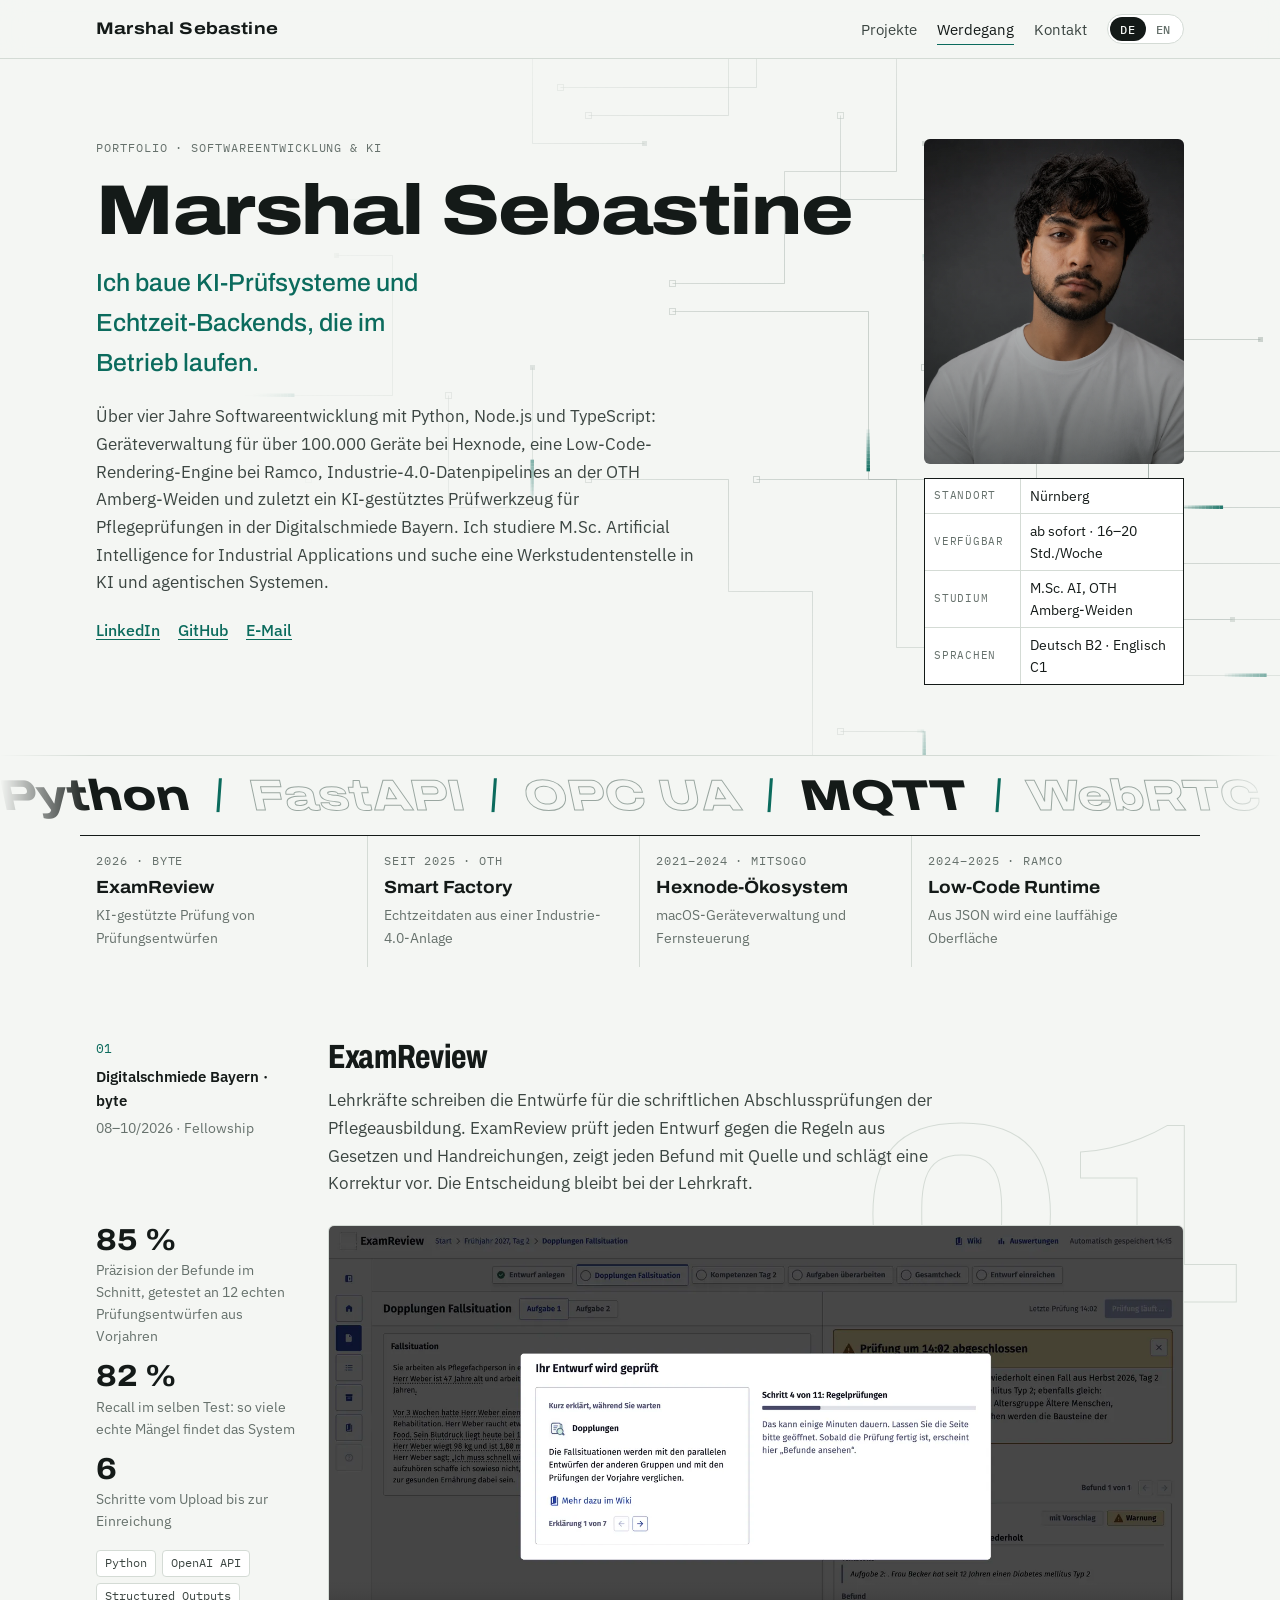
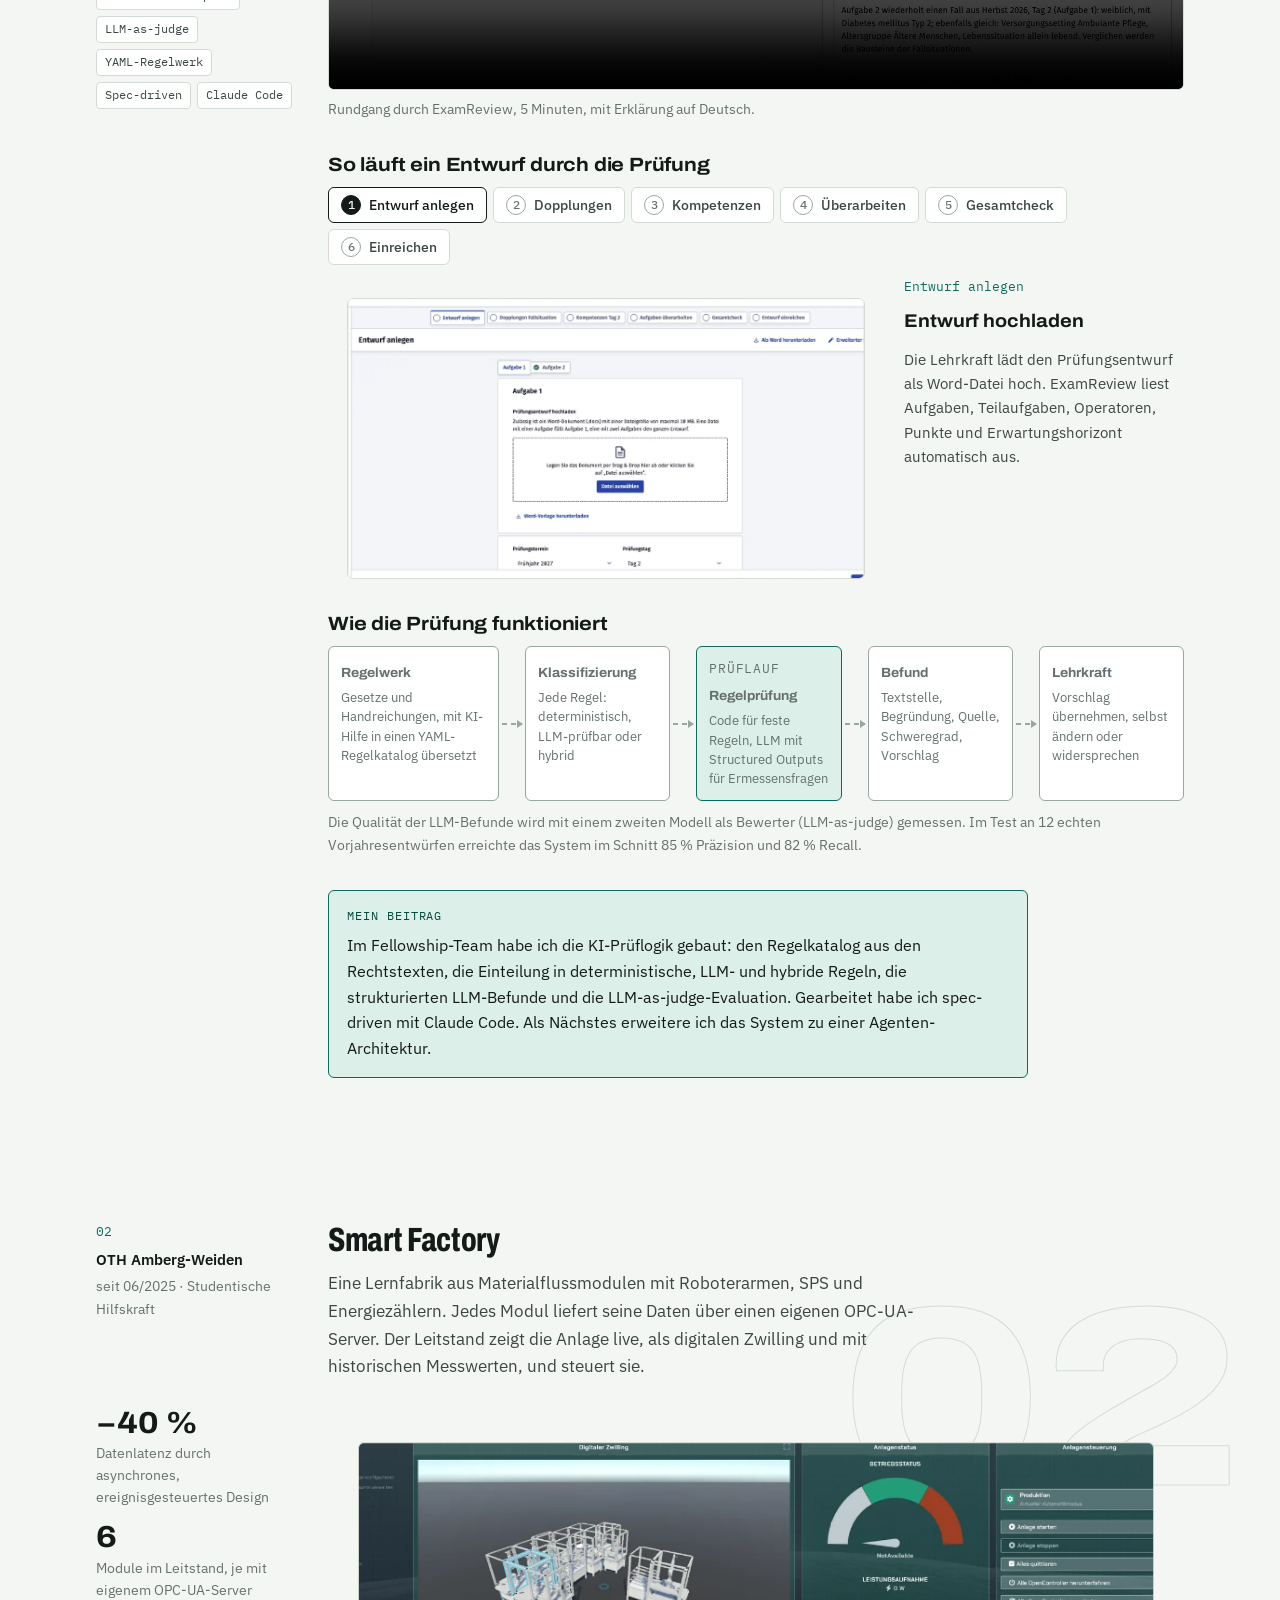
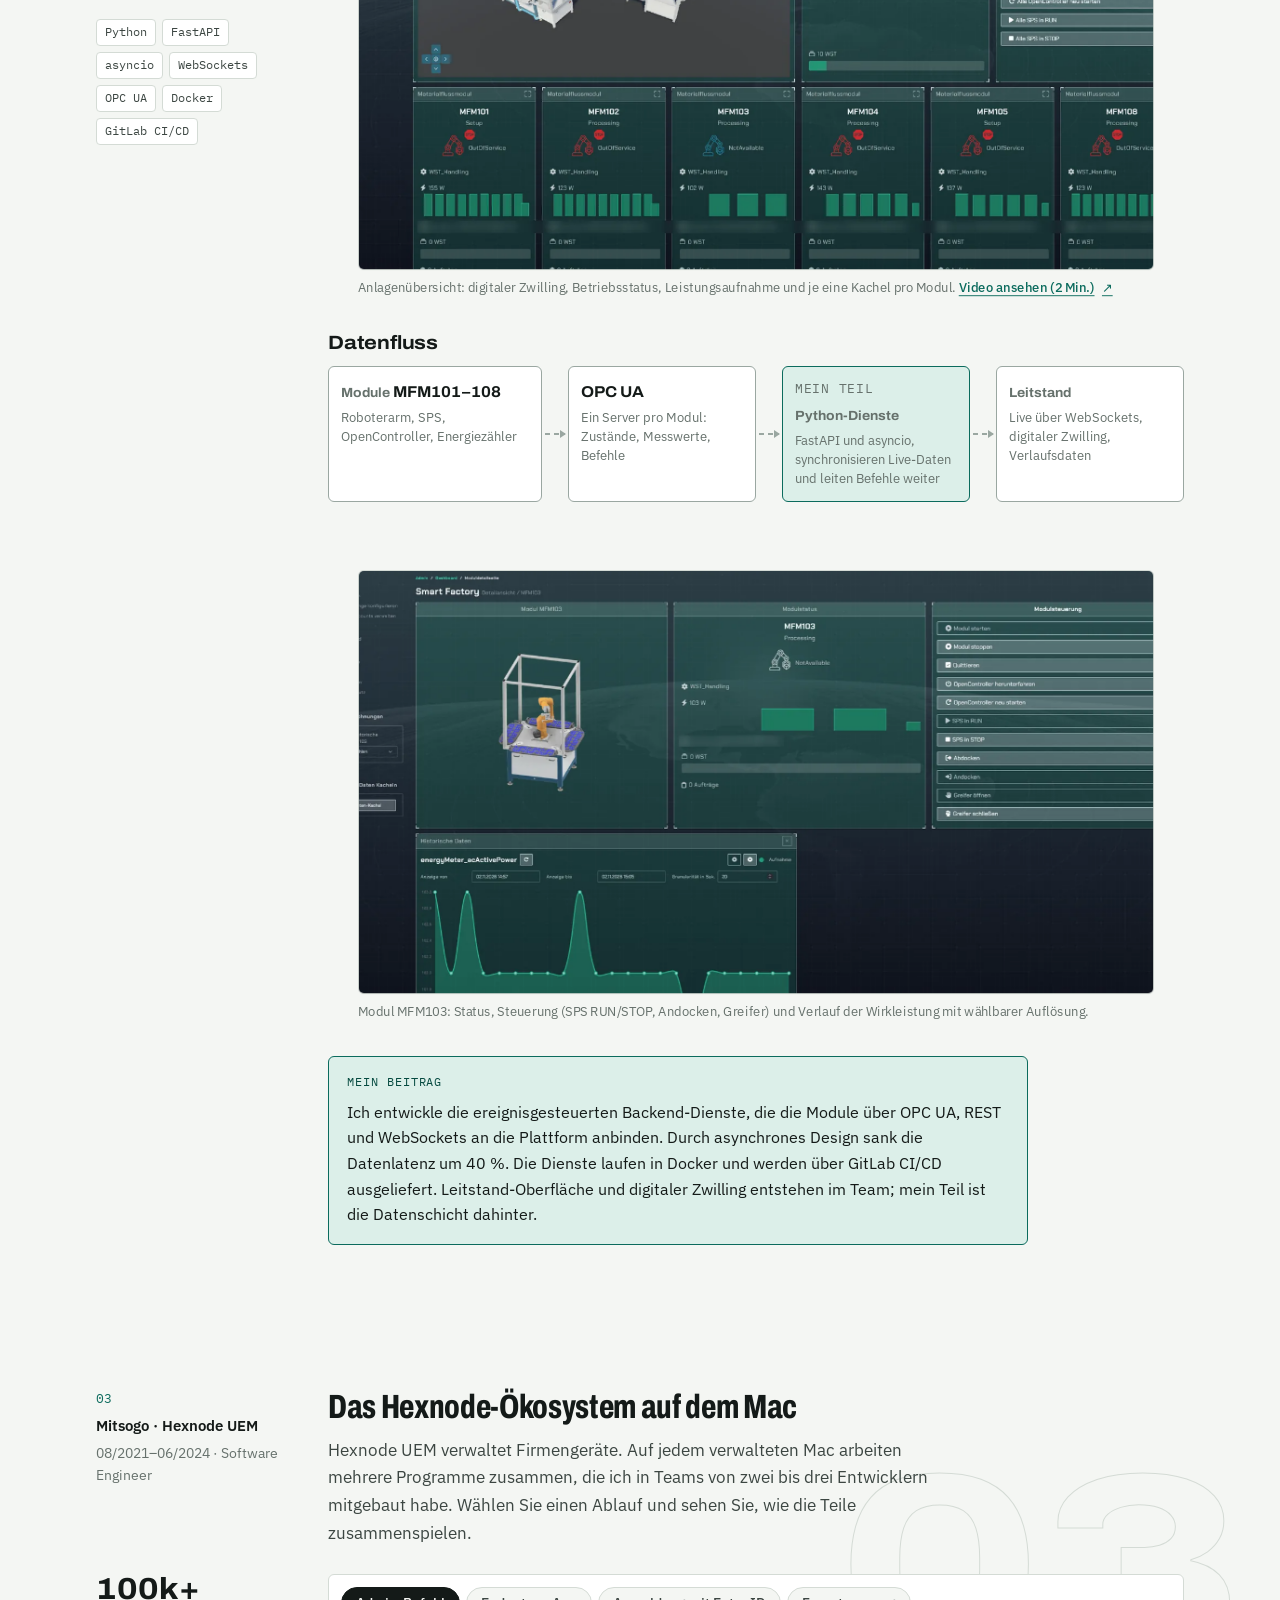
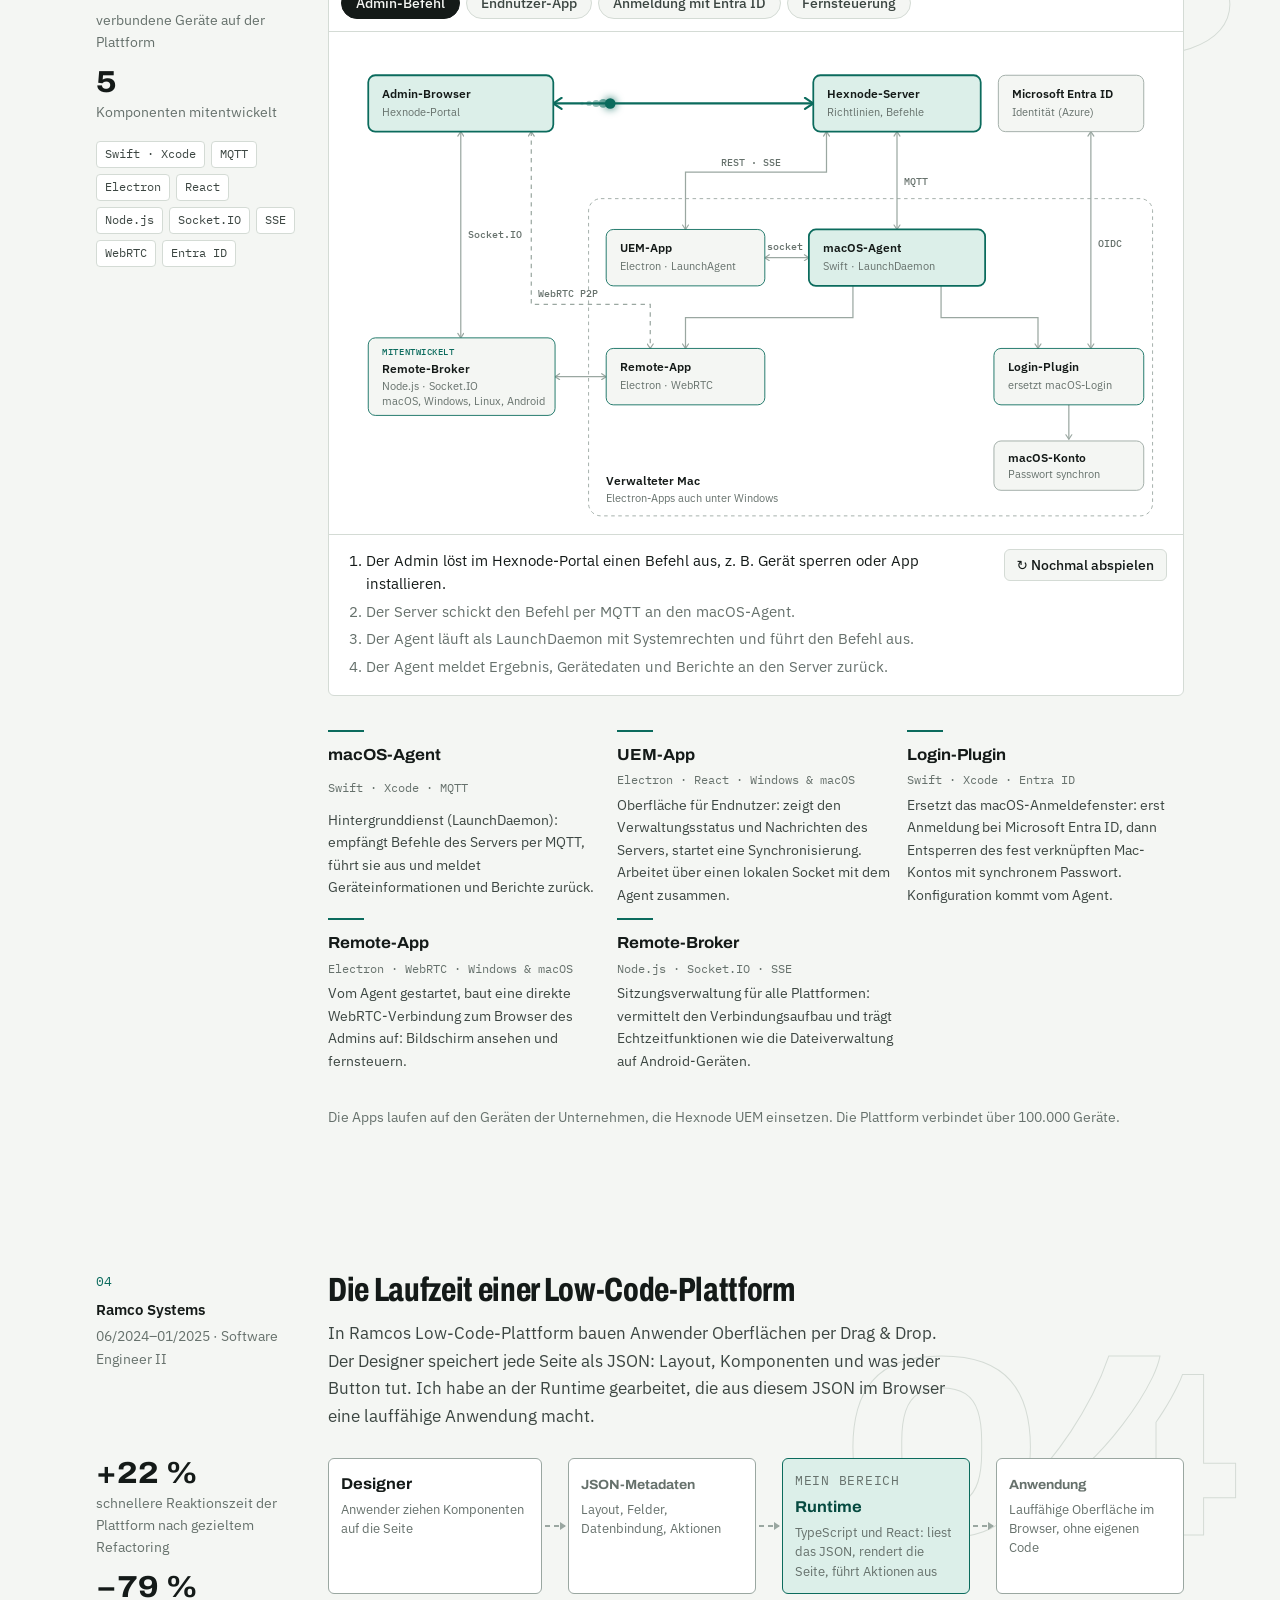
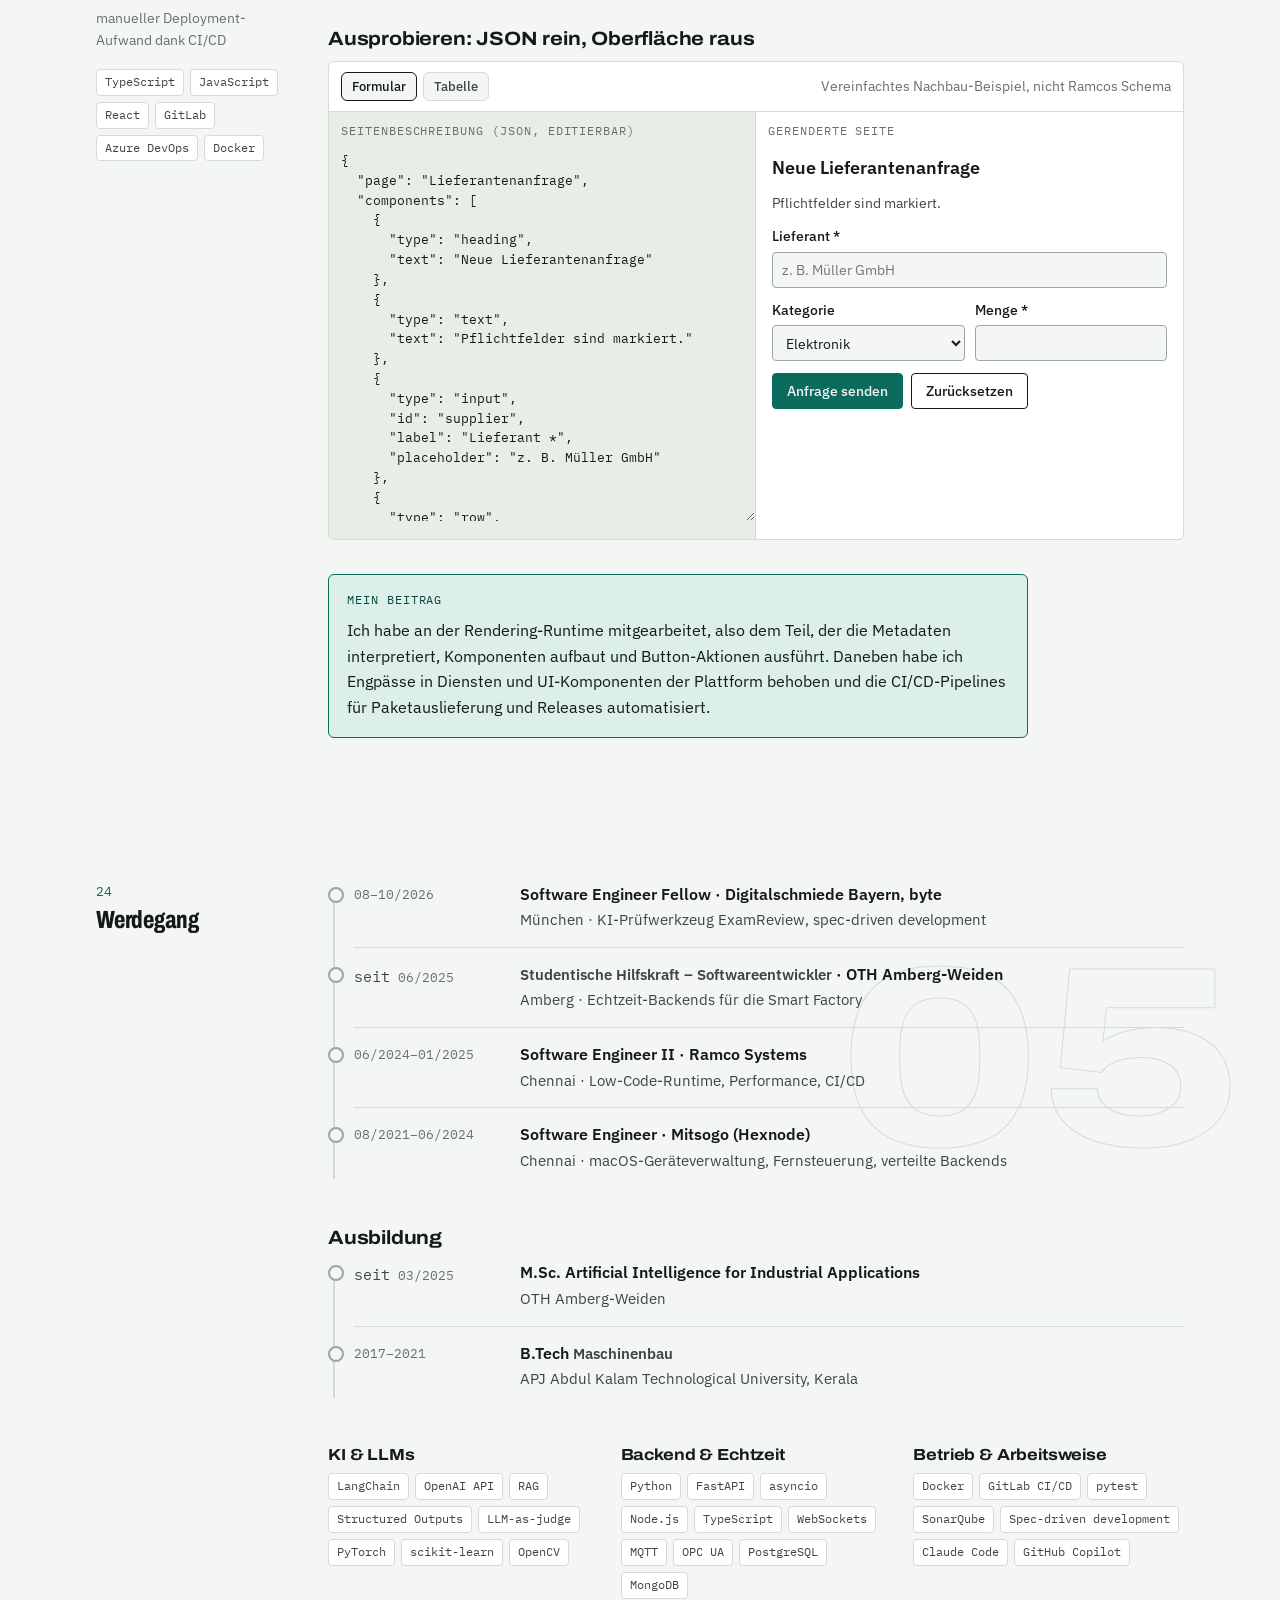
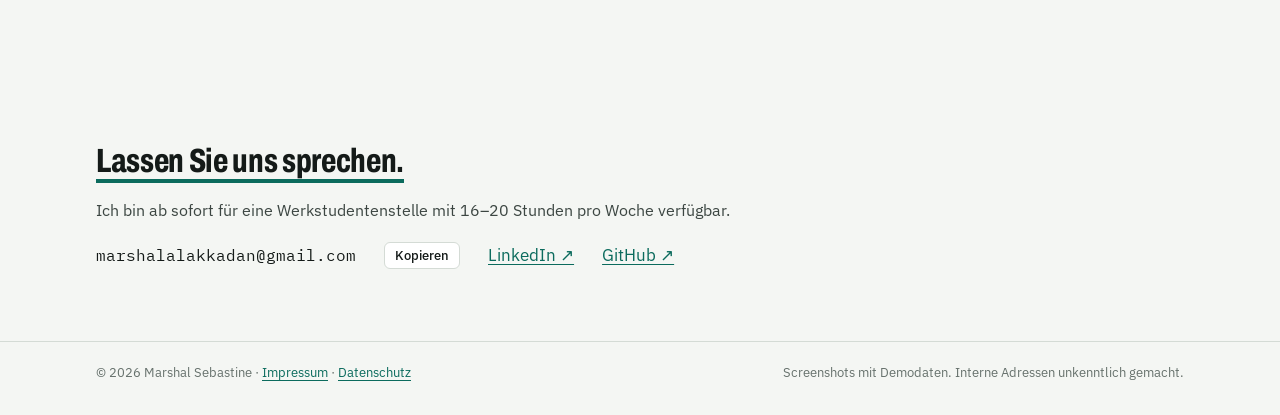
==== commit b4bbc868: "Remove location limits from availability Co-Authored-By: Claude Opus 5.5 <noreply@anthropic.com> Cla" ====
--- a/index.html
+++ b/index.html
@@ -435,7 +435,6 @@
       <dl class="tblock intro" style="--d:1050ms">
         <div><dt><span lang="de">Standort</span><span lang="en">Based in</span></dt><dd>Nürnberg</dd></div>
         <div><dt><span lang="de">Verfügbar</span><span lang="en">Available</span></dt><dd><span lang="de">ab sofort · 16–20 Std./Woche</span><span lang="en">now · 16–20 h/week</span></dd></div>
-        <div><dt><span lang="de">Einsatz</span><span lang="en">Where</span></dt><dd><span lang="de">Nürnberg, München oder remote</span><span lang="en">Nuremberg, Munich or remote</span></dd></div>
         <div><dt><span lang="de">Studium</span><span lang="en">Studies</span></dt><dd>M.Sc. AI, OTH Amberg-Weiden</dd></div>
         <div><dt><span lang="de">Sprachen</span><span lang="en">Languages</span></dt><dd><span lang="de">Deutsch B2 · Englisch C1</span><span lang="en">German B2 · English C1</span></dd></div>
       </dl>
@@ -773,8 +772,8 @@
 <section class="sheet contact" id="kontakt">
   <div class="wrap">
     <h2><span lang="de">Lassen Sie uns sprechen.</span><span lang="en">Let's talk.</span></h2>
-    <p class="prose" lang="de">Ich bin ab sofort für eine Werkstudentenstelle mit 16–20 Stunden pro Woche verfügbar, in Nürnberg, München oder remote.</p>
-    <p class="prose" lang="en">I'm available now for a working-student role at 16–20 hours per week, in Nuremberg, Munich or remote.</p>
+    <p class="prose" lang="de">Ich bin ab sofort für eine Werkstudentenstelle mit 16–20 Stunden pro Woche verfügbar.</p>
+    <p class="prose" lang="en">I'm available now for a working-student role at 16–20 hours per week.</p>
     <div class="contact-row">
       <span class="mail" id="mail">marshalalakkadan@gmail.com</span>
       <button type="button" class="copy" id="copy-mail"><span lang="de">Kopieren</span><span lang="en">Copy</span></button>
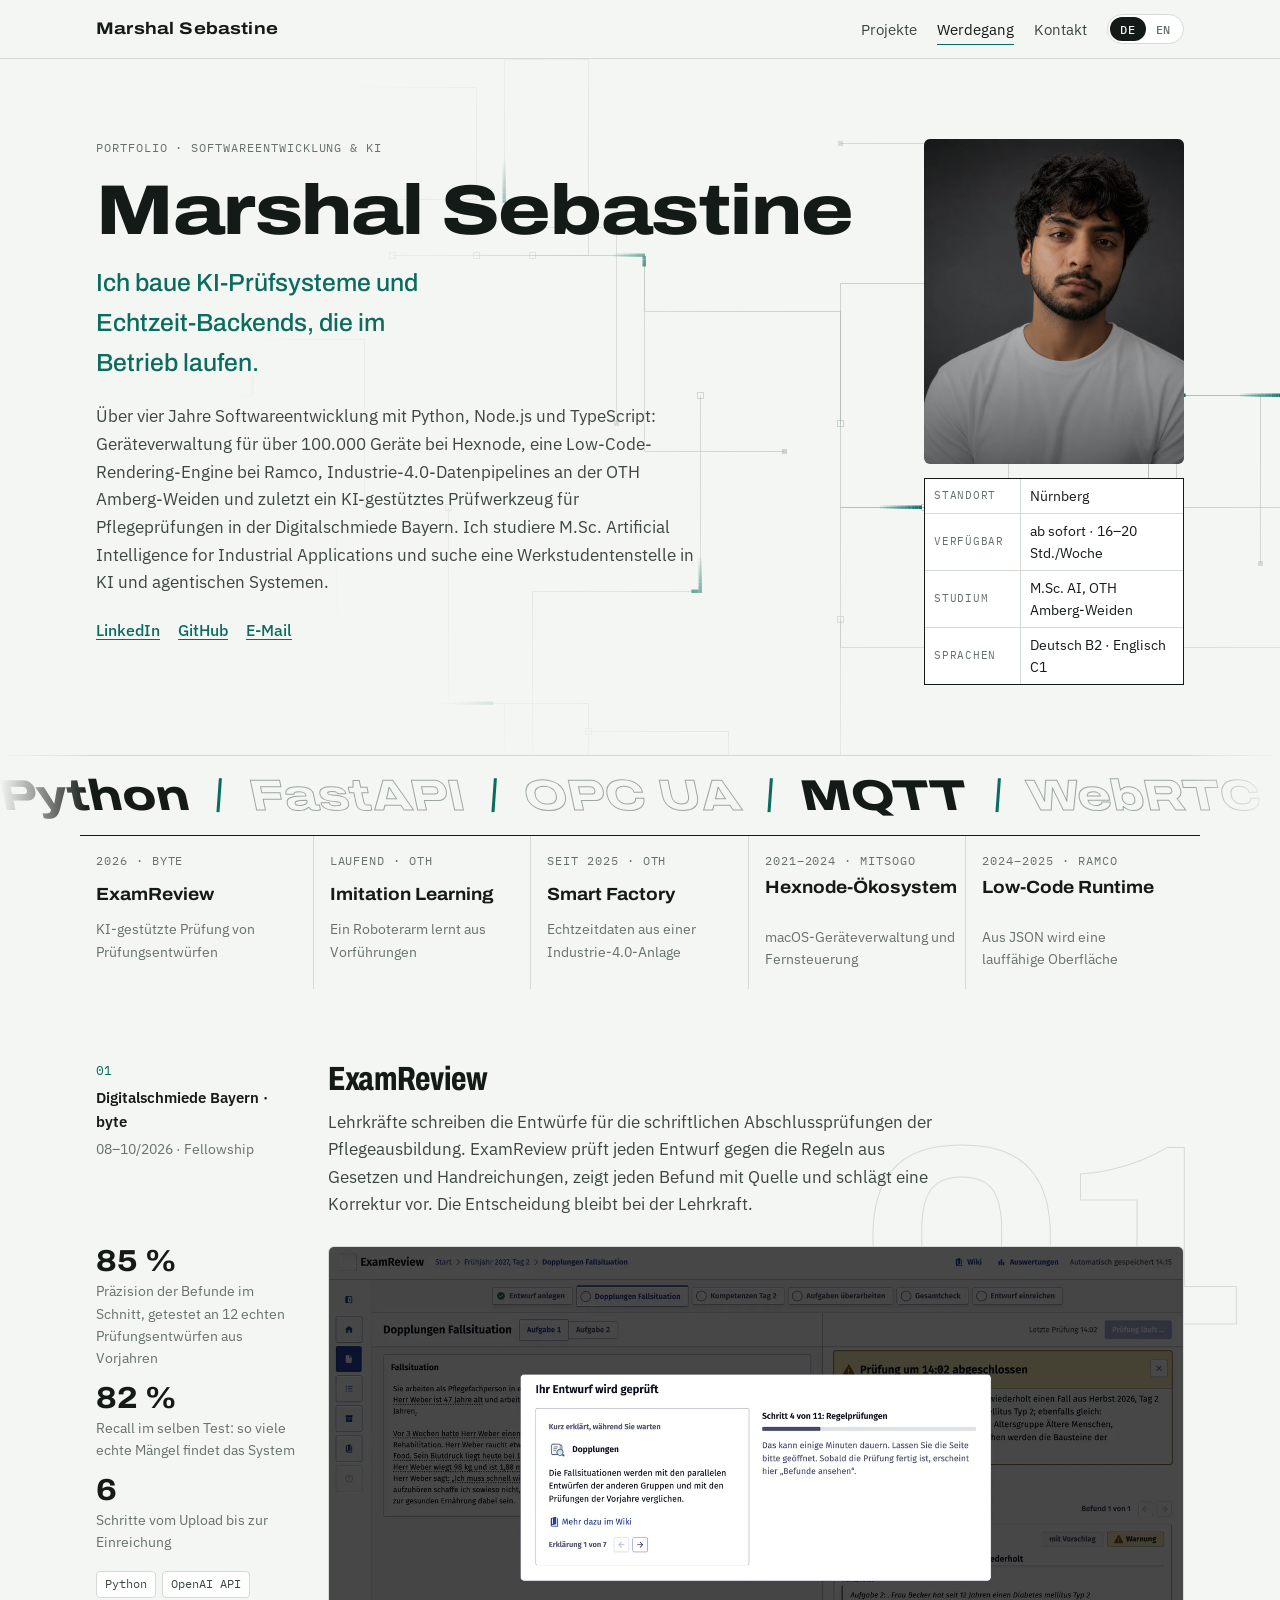
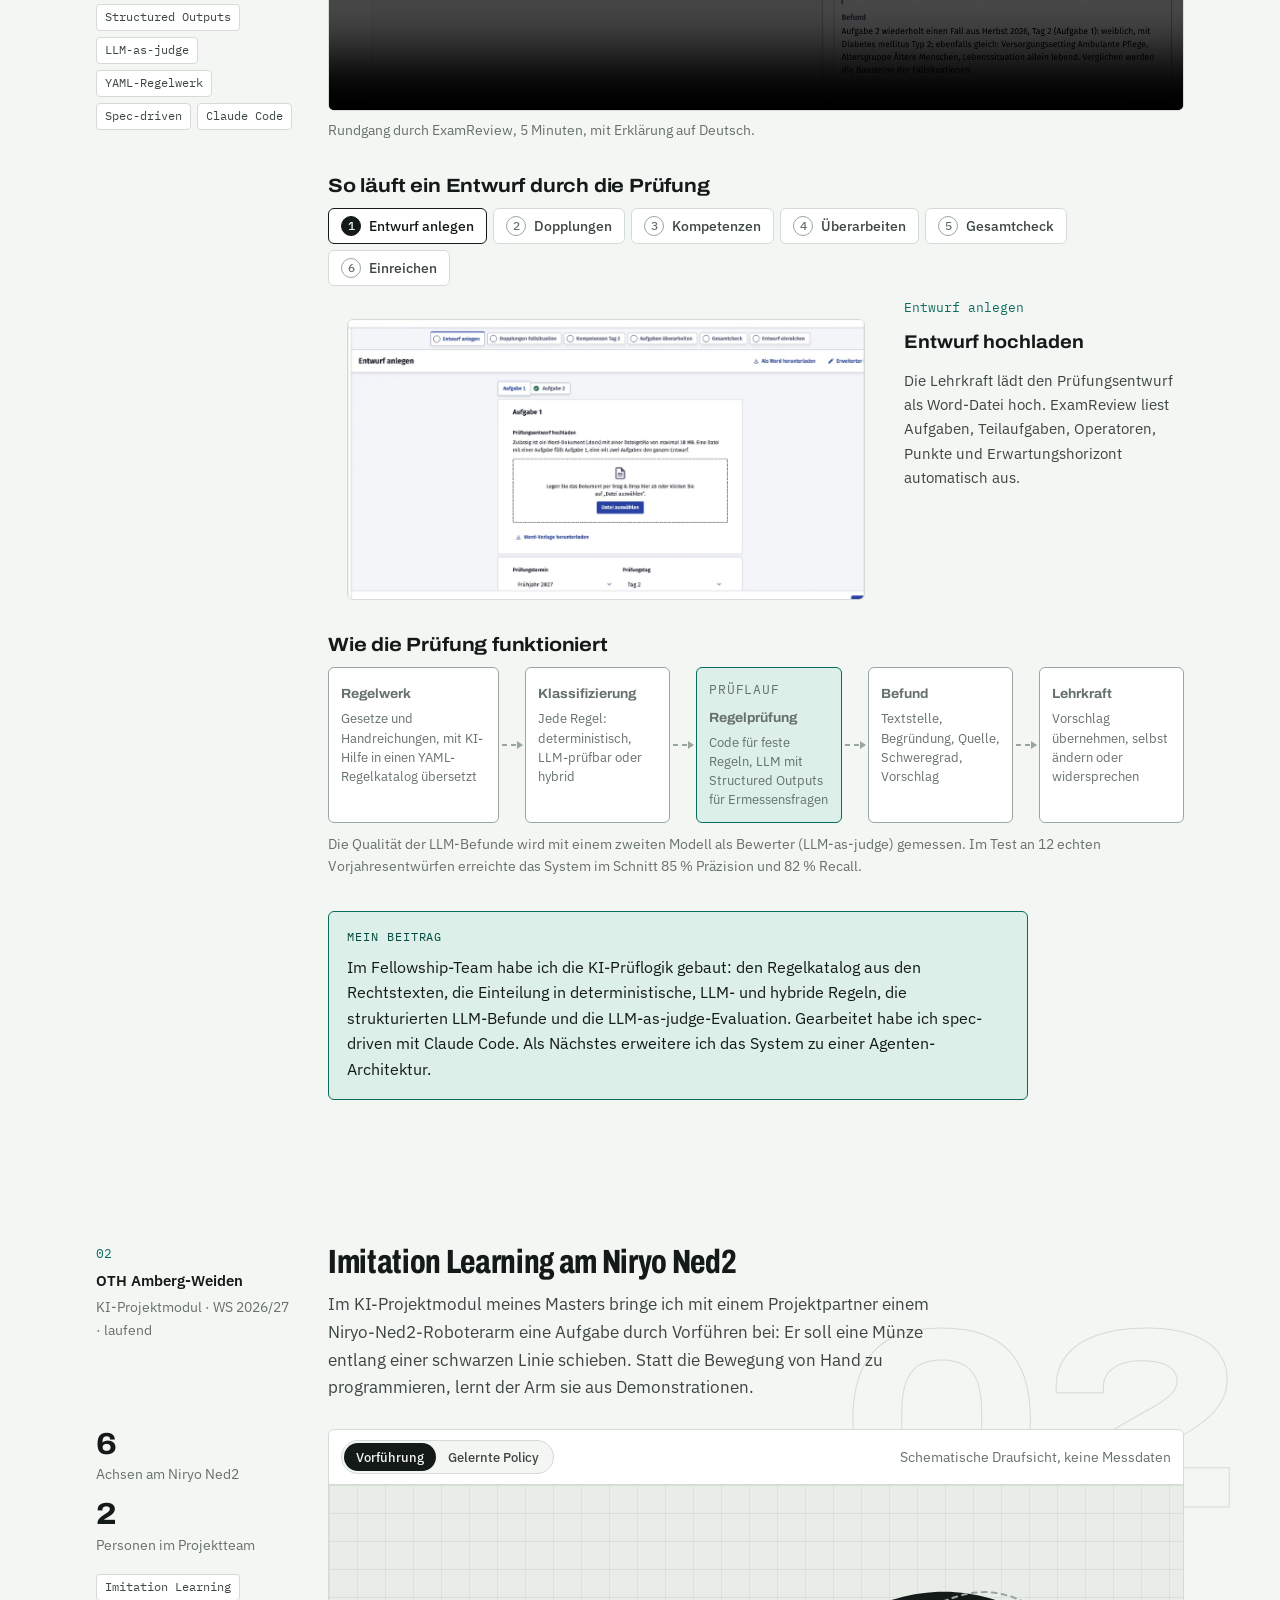
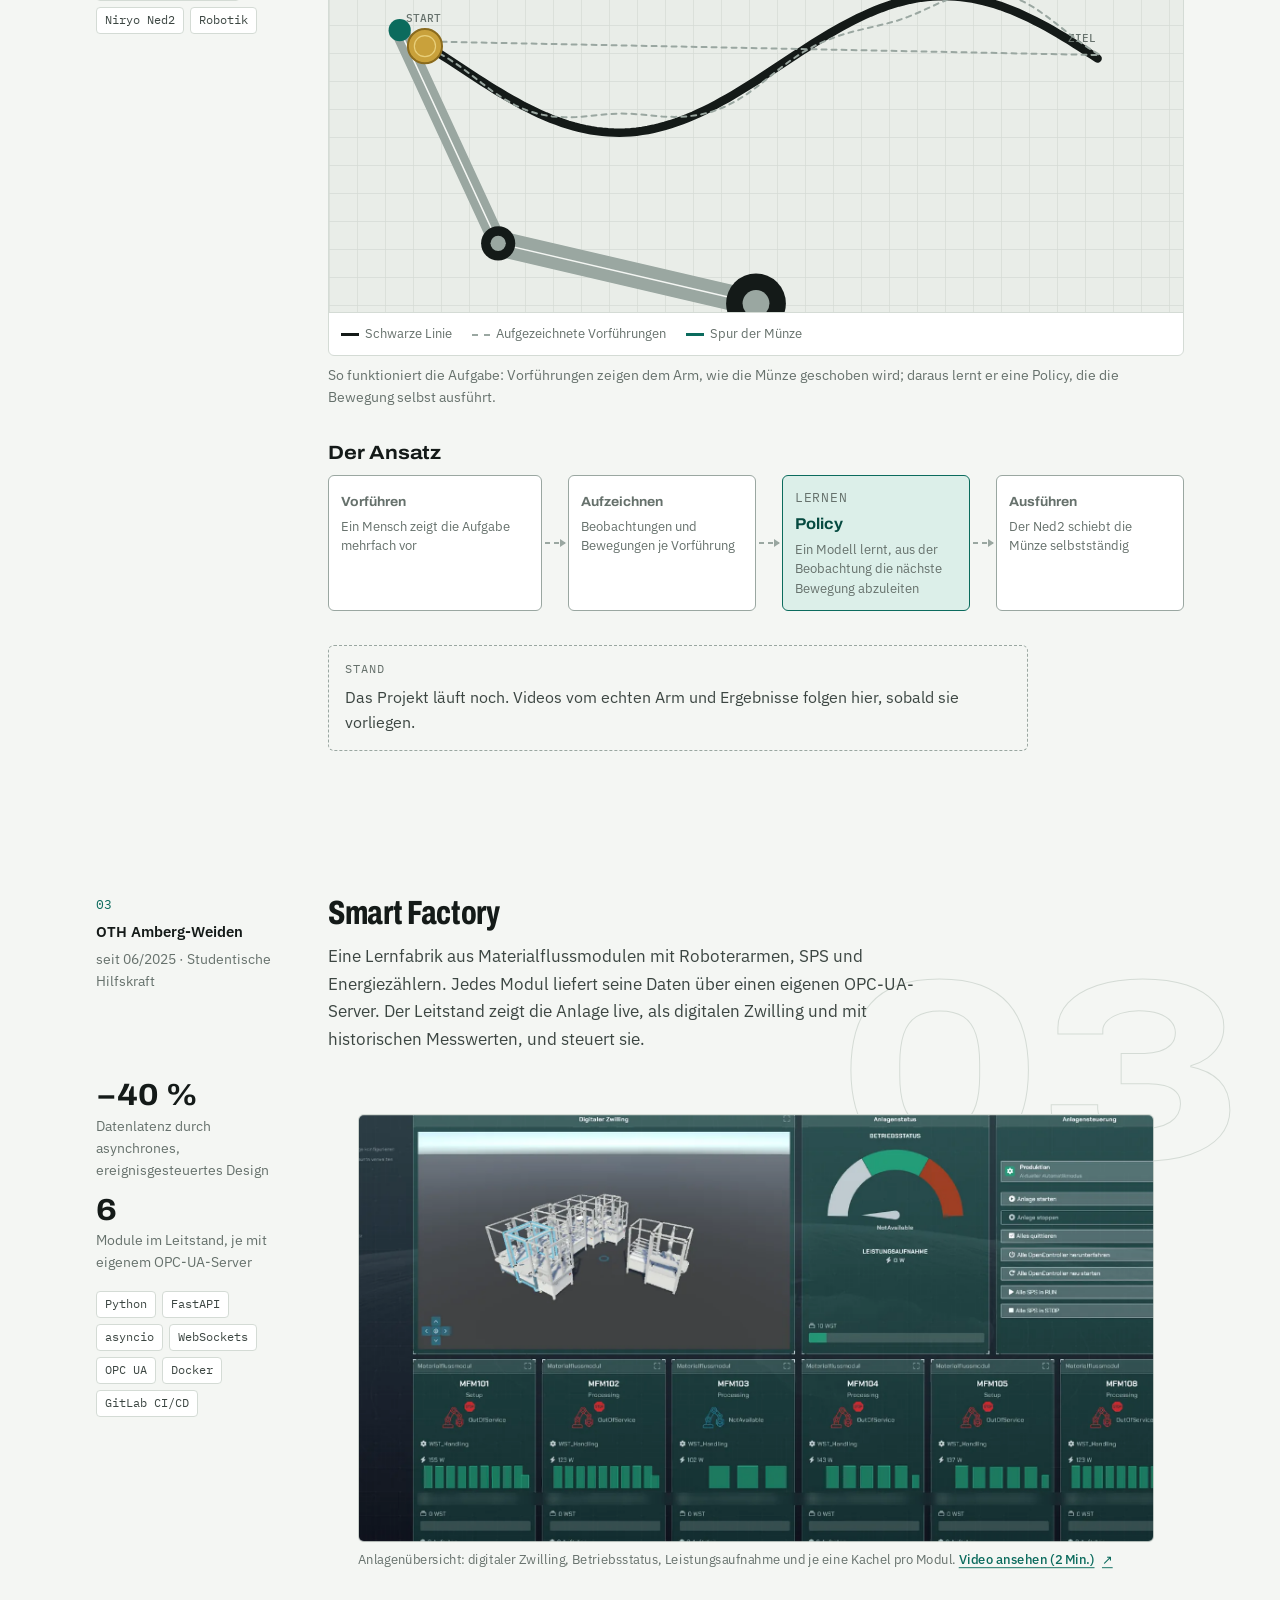
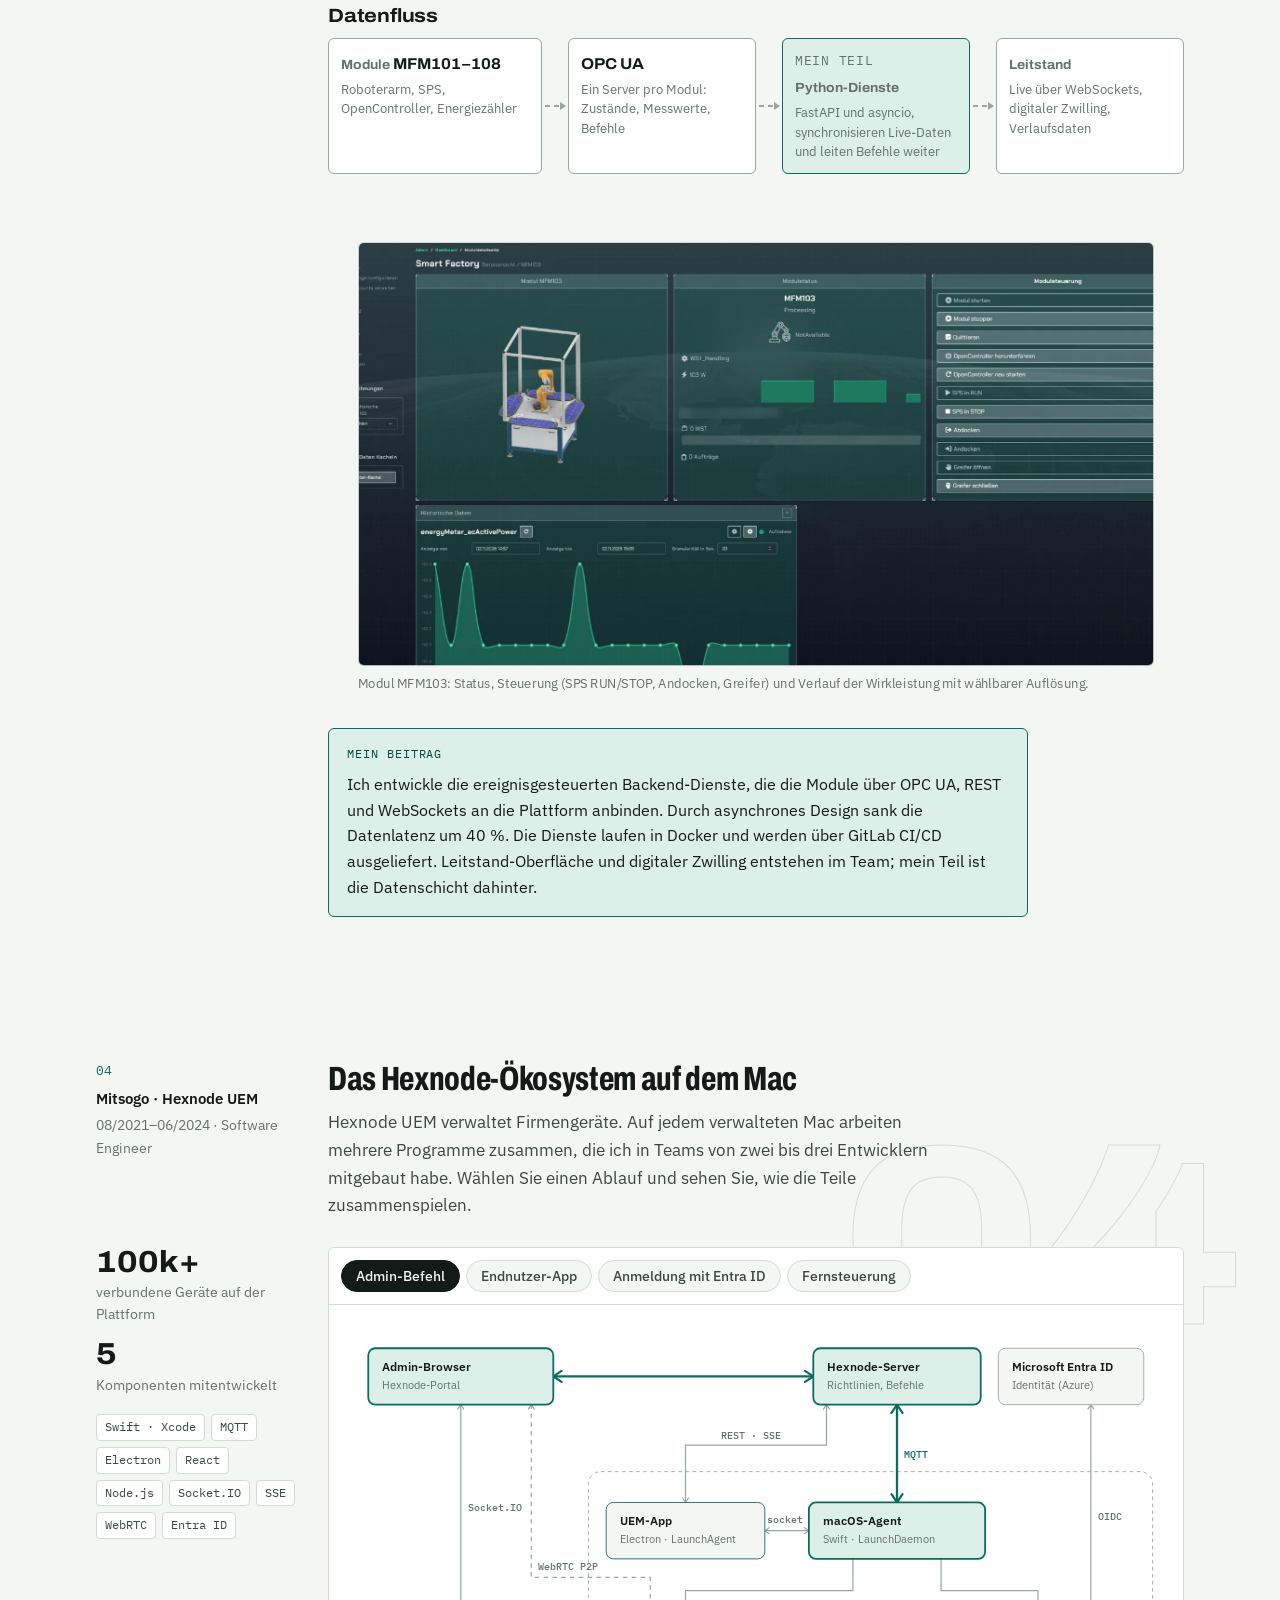
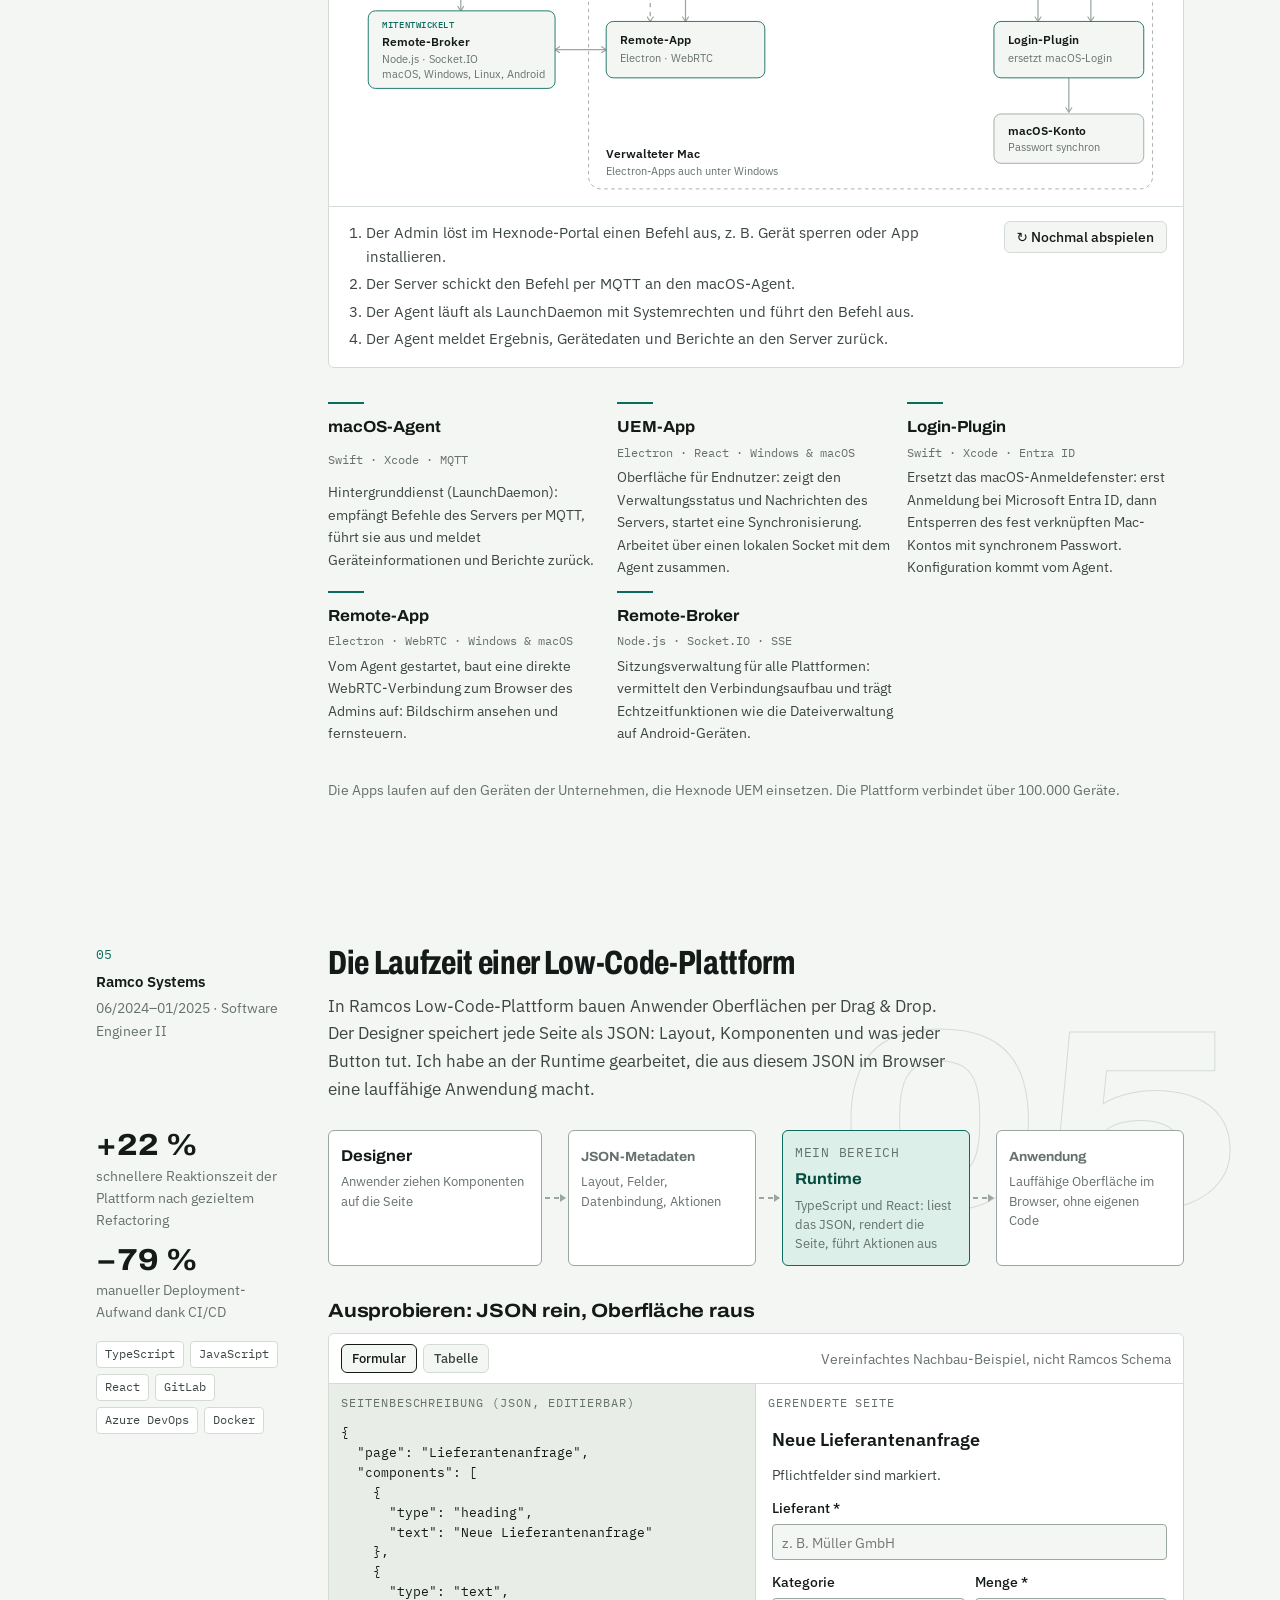
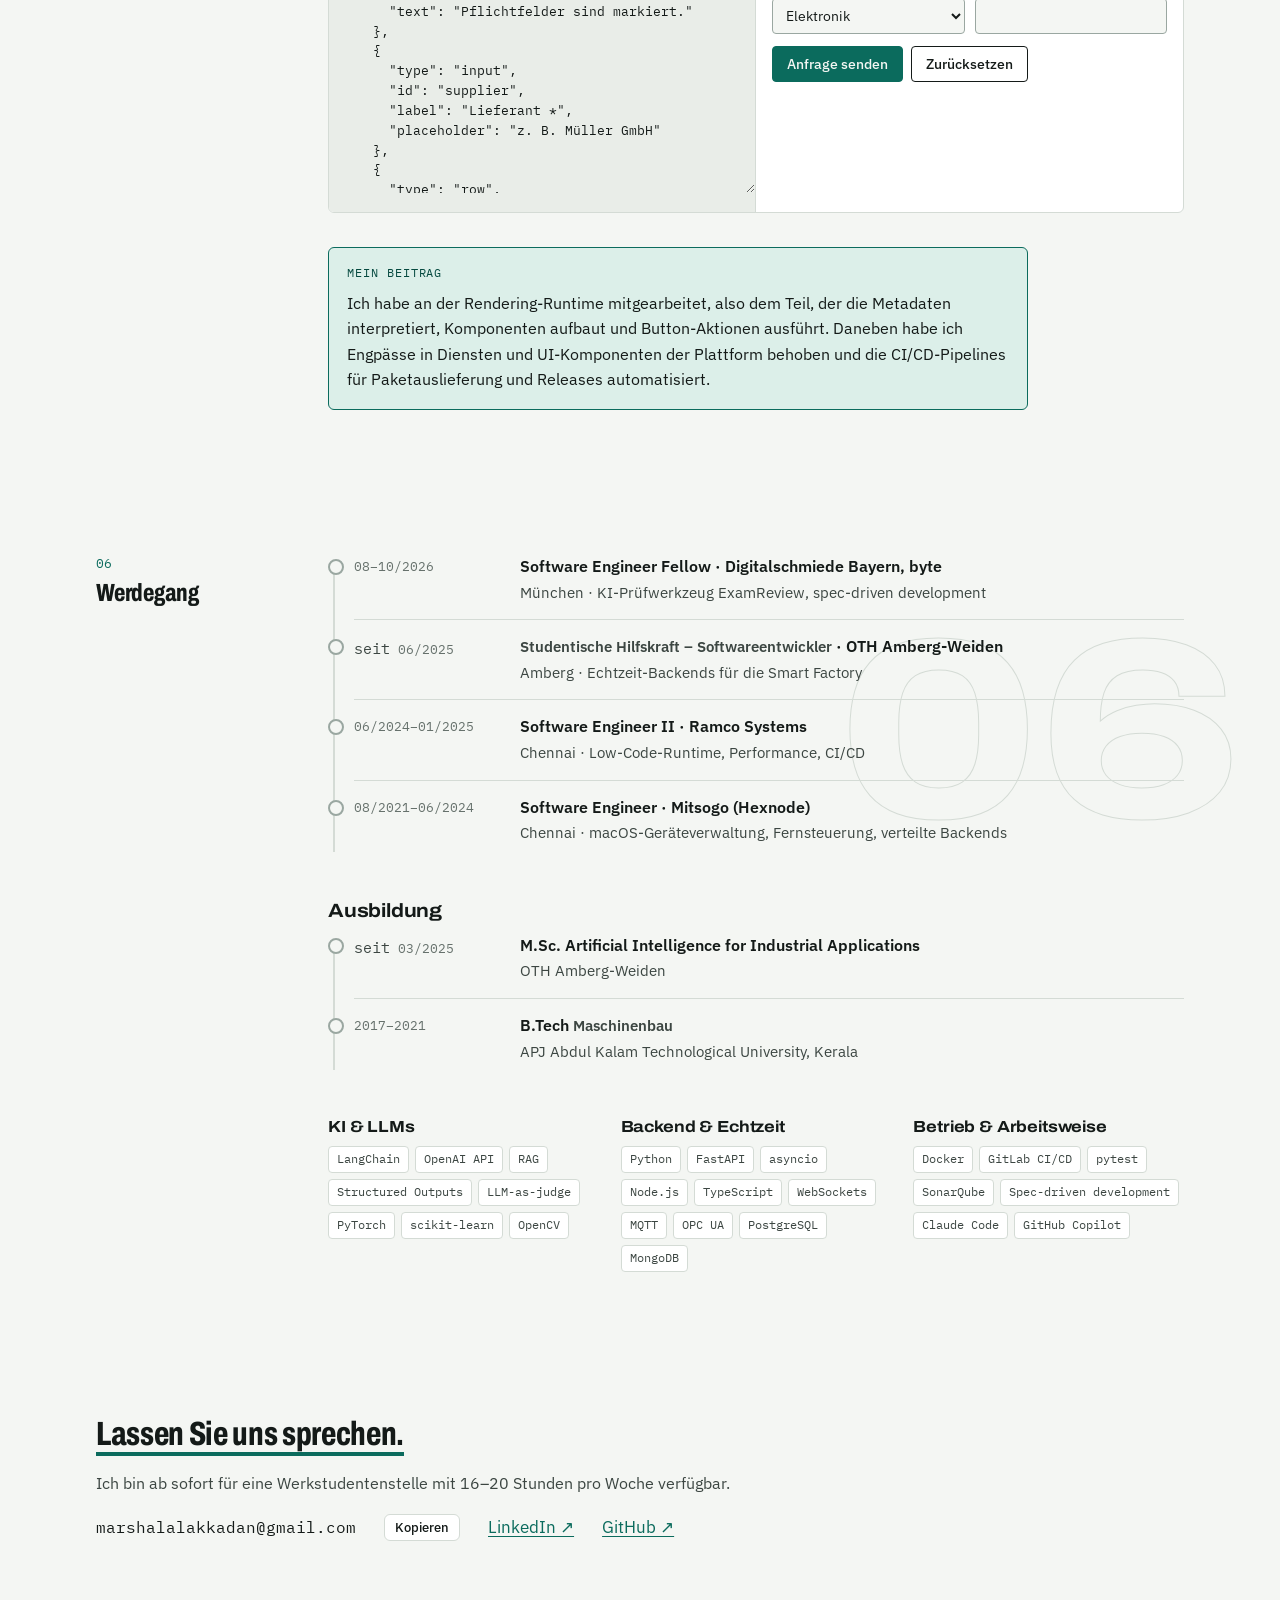
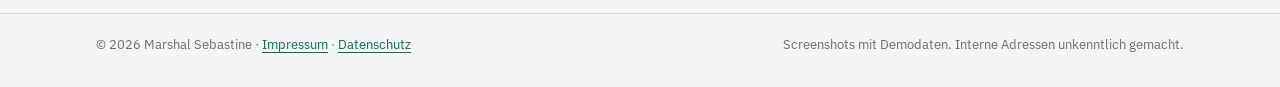
==== commit 68dec77e: "Add Ned2 imitation learning project as section 02 Co-Authored-By: Claude Opus 5.5 <noreply@anthropic" ====
--- a/index.html
+++ b/index.html
@@ -103,7 +103,7 @@
 
 /* project index */
 .index { border-top: 1px solid var(--ink); }
-.index ol { list-style: none; margin: 0; padding: 0; display: grid; grid-template-columns: repeat(4, minmax(0, 1fr)); }
+.index ol { list-style: none; margin: 0; padding: 0; display: grid; grid-template-columns: repeat(5, minmax(0, 1fr)); }
 .index li { border-right: 1px solid var(--line); }
 .index li:last-child { border-right: 0; }
 .index a { display: grid; gap: 6px; padding: 16px 16px 18px 0; text-decoration: none; color: var(--ink); height: 100%; }
@@ -261,10 +261,11 @@
   .hero-grid { grid-template-columns: minmax(0, 1fr); }
   .hero-side { display: grid; grid-template-columns: 140px minmax(0, 1fr); gap: 16px; align-items: start; }
   .tblock { margin-top: 0; }
-  .index ol { grid-template-columns: 1fr 1fr; }
-  .index li:nth-child(2) { border-right: 0; }
-  .index li:nth-child(n+3) { border-top: 1px solid var(--line); }
-  .index li:nth-child(3) a { padding-left: 0; }
+  .index ol { grid-template-columns: minmax(0, 1fr); }
+  .index li { border-right: 0 !important; border-top: 1px solid var(--line); }
+  .index li:first-child { border-top: 0; }
+  .index li a { padding: 12px 0 !important; grid-template-columns: 150px minmax(0, 1fr); align-items: baseline; column-gap: 16px; }
+  .index li a .d { grid-column: 2; }
   .sheet-head, .body, .cv { grid-template-columns: minmax(0, 1fr); gap: 16px; }
   .side .facts { grid-template-columns: repeat(auto-fit, minmax(130px, 1fr)); }
   .stage { grid-template-columns: minmax(0, 1fr); }
@@ -280,10 +281,8 @@
 @media (max-width: 520px) {
   .hero-side { grid-template-columns: 1fr; }
   .portrait-wrap { max-width: 200px; }
-  .index ol { grid-template-columns: 1fr; }
-  .index li { border-right: 0 !important; border-top: 1px solid var(--line); }
-  .index li:first-child { border-top: 0; }
-  .index li a { padding-left: 0 !important; }
+  .index li a { grid-template-columns: minmax(0, 1fr); }
+  .index li a .d { grid-column: 1; }
   .tl li { grid-template-columns: 1fr; gap: 2px; }
   .eco-foot { grid-template-columns: 1fr; }
 }
@@ -371,6 +370,20 @@
 .copy, .replay, .lc-bar button { transition: transform .15s, border-color .2s; }
 .copy:active, .replay:active, .lc-bar button:active, .rt-btn:active { transform: scale(.96); }
 
+
+/* Ned2 task illustration */
+.robo { border: 1px solid var(--line); border-radius: var(--radius); background: var(--surface); overflow: hidden; }
+.robo-bar { display: flex; justify-content: space-between; align-items: center; gap: 10px; padding: 10px 12px; border-bottom: 1px solid var(--line); flex-wrap: wrap; }
+.robo-bar .modes { display: inline-flex; border: 1px solid var(--line); border-radius: 999px; padding: 2px; background: var(--paper); }
+.robo-bar .modes button { font: 500 0.84rem var(--f-body); border: 0; background: transparent; color: var(--ink-2); padding: 5px 12px; border-radius: 999px; cursor: pointer; transition: background .25s, color .25s; }
+.robo-bar .modes button[aria-pressed="true"] { background: var(--ink); color: var(--paper); }
+#robo-canvas { display: block; width: 100%; aspect-ratio: 16 / 8; max-width: 100%; background: var(--sunk); }
+.robo-foot { display: flex; flex-wrap: wrap; gap: 8px 20px; padding: 10px 12px; border-top: 1px solid var(--line); font-size: 0.84rem; color: var(--mute); }
+.robo-foot i { display: inline-block; width: 18px; height: 0; vertical-align: middle; margin-right: 6px; border-top: 3px solid var(--ink); }
+.robo-foot i.demo { border-top: 2px dashed var(--wire); }
+.robo-foot i.pol { border-top-color: var(--accent); }
+.status { border: 1px dashed var(--wire); border-radius: var(--radius); padding: 14px 16px; display: grid; gap: 6px; max-width: 70ch; }
+.status p { color: var(--ink-2); }
 
 /* ---------- scroll-linked layer ---------- */
 .sheet { border-top: 0; position: relative; overflow: clip; }
@@ -447,6 +460,7 @@
 <nav class="index wrap" id="projekte" aria-label="Projekte">
   <ol>
     <li><a href="#examreview"><span class="label">2026 · byte</span><span class="t">ExamReview</span><span class="d" lang="de">KI-gestützte Prüfung von Prüfungsentwürfen</span><span class="d" lang="en">AI-assisted review of exam drafts</span></a></li>
+    <li><a href="#ned2"><span class="label"><span lang="de">laufend</span><span lang="en">ongoing</span> · OTH</span><span class="t">Imitation Learning</span><span class="d" lang="de">Ein Roboterarm lernt aus Vorführungen</span><span class="d" lang="en">A robot arm learns from demonstrations</span></a></li>
     <li><a href="#smart-factory"><span class="label"><span lang="de">seit</span><span lang="en">since</span> 2025 · OTH</span><span class="t">Smart Factory</span><span class="d" lang="de">Echtzeitdaten aus einer Industrie-4.0-Anlage</span><span class="d" lang="en">Real-time data from an Industry 4.0 plant</span></a></li>
     <li><a href="#hexnode"><span class="label">2021–2024 · Mitsogo</span><span class="t"><span lang="de">Hexnode-Ökosystem</span><span lang="en">Hexnode ecosystem</span></span><span class="d" lang="de">macOS-Geräteverwaltung und Fernsteuerung</span><span class="d" lang="en">macOS device management and remote control</span></a></li>
     <li><a href="#low-code"><span class="label">2024–2025 · Ramco</span><span class="t">Low-Code Runtime</span><span class="d" lang="de">Aus JSON wird eine lauffähige Oberfläche</span><span class="d" lang="en">Turning JSON into a working interface</span></a></li>
@@ -525,12 +539,78 @@
   </div>
 </section>
 
+<!-- ============ NED2 IMITATION LEARNING ============ -->
+<section class="sheet" id="ned2">
+  <div class="wrap">
+    <div class="sheet-head">
+      <div class="meta">
+        <span class="no">02</span>
+        <span class="org">OTH Amberg-Weiden</span>
+        <span class="when"><span lang="de">KI-Projektmodul · WS 2026/27 · laufend</span><span lang="en">AI project module · winter 2026/27 · ongoing</span></span>
+      </div>
+      <div>
+        <h2><span lang="de">Imitation Learning am Niryo Ned2</span><span lang="en">Imitation learning on the Niryo Ned2</span></h2>
+        <p class="kicker" lang="de">Im KI-Projektmodul meines Masters bringe ich mit einem Projektpartner einem Niryo-Ned2-Roboterarm eine Aufgabe durch Vorführen bei: Er soll eine Münze entlang einer schwarzen Linie schieben. Statt die Bewegung von Hand zu programmieren, lernt der Arm sie aus Demonstrationen.</p>
+        <p class="kicker" lang="en">In the AI project module of my Master's, a project partner and I are teaching a Niryo Ned2 robot arm a task by showing it: push a coin along a black line. Instead of programming the motion by hand, the arm learns it from demonstrations.</p>
+      </div>
+    </div>
+
+    <div class="body">
+      <aside class="side">
+        <div class="facts">
+          <div class="fact"><div class="v">6</div><div class="k" lang="de">Achsen am Niryo Ned2</div><div class="k" lang="en">axes on the Niryo Ned2</div></div>
+          <div class="fact"><div class="v">2</div><div class="k" lang="de">Personen im Projektteam</div><div class="k" lang="en">people on the project team</div></div>
+        </div>
+        <div class="chips"><span class="chip">Imitation Learning</span><span class="chip">Niryo Ned2</span><span class="chip"><span lang="de">Robotik</span><span lang="en">Robotics</span></span></div>
+      </aside>
+
+      <div class="main">
+        <figure>
+          <div class="robo">
+            <div class="robo-bar">
+              <div class="modes" role="group" aria-label="Modus">
+                <button type="button" id="robo-demo" data-mode="demo" aria-pressed="true"><span lang="de">Vorführung</span><span lang="en">Demonstration</span></button>
+                <button type="button" id="robo-policy" data-mode="policy" aria-pressed="false"><span lang="de">Gelernte Policy</span><span lang="en">Learned policy</span></button>
+              </div>
+              <span class="note" lang="de">Schematische Draufsicht, keine Messdaten</span><span class="note" lang="en">Schematic top view, not measured data</span>
+            </div>
+            <canvas id="robo-canvas" role="img" aria-label="Draufsicht: Ein Roboterarm schiebt eine Münze entlang einer schwarzen Linie"></canvas>
+            <div class="robo-foot">
+              <span><i></i><span lang="de">Schwarze Linie</span><span lang="en">Black line</span></span>
+              <span><i class="demo"></i><span lang="de">Aufgezeichnete Vorführungen</span><span lang="en">Recorded demonstrations</span></span>
+              <span><i class="pol"></i><span lang="de">Spur der Münze</span><span lang="en">Coin path</span></span>
+            </div>
+          </div>
+          <figcaption lang="de">So funktioniert die Aufgabe: Vorführungen zeigen dem Arm, wie die Münze geschoben wird; daraus lernt er eine Policy, die die Bewegung selbst ausführt.</figcaption>
+          <figcaption lang="en">How the task works: demonstrations show the arm how to push the coin; from them it learns a policy that performs the motion on its own.</figcaption>
+        </figure>
+
+        <div>
+          <h3><span lang="de">Der Ansatz</span><span lang="en">The approach</span></h3>
+          <div class="flow">
+            <div class="node"><b><span lang="de">Vorführen</span><span lang="en">Demonstrate</span></b><span lang="de">Ein Mensch zeigt die Aufgabe mehrfach vor</span><span lang="en">A person performs the task several times</span></div>
+            <div class="node"><b><span lang="de">Aufzeichnen</span><span lang="en">Record</span></b><span lang="de">Beobachtungen und Bewegungen je Vorführung</span><span lang="en">Observations and motions per demonstration</span></div>
+            <div class="node me"><span class="tag"><span lang="de">Lernen</span><span lang="en">Learn</span></span><b>Policy</b><span lang="de">Ein Modell lernt, aus der Beobachtung die nächste Bewegung abzuleiten</span><span lang="en">A model learns to map what it sees to the next move</span></div>
+            <div class="node"><b><span lang="de">Ausführen</span><span lang="en">Execute</span></b><span lang="de">Der Ned2 schiebt die Münze selbstständig</span><span lang="en">The Ned2 pushes the coin on its own</span></div>
+          </div>
+        </div>
+
+        <div class="status">
+          <span class="label"><span lang="de">Stand</span><span lang="en">Status</span></span>
+          <p lang="de">Das Projekt läuft noch. Videos vom echten Arm und Ergebnisse folgen hier, sobald sie vorliegen.</p>
+          <p lang="en">The project is ongoing. Videos of the real arm and results will be added here as soon as they are available.</p>
+        </div>
+      </div>
+    </div>
+  </div>
+</section>
+
 <!-- ============ SMART FACTORY ============ -->
 <section class="sheet" id="smart-factory">
   <div class="wrap">
     <div class="sheet-head">
       <div class="meta">
-        <span class="no">02</span>
+        <span class="no">03</span>
         <span class="org">OTH Amberg-Weiden</span>
         <span class="when"><span lang="de">seit 06/2025 · Studentische Hilfskraft</span><span lang="en">since 06/2025 · Student developer</span></span>
       </div>
@@ -588,7 +668,7 @@
   <div class="wrap">
     <div class="sheet-head">
       <div class="meta">
-        <span class="no">03</span>
+        <span class="no">04</span>
         <span class="org">Mitsogo · Hexnode UEM</span>
         <span class="when">08/2021–06/2024 · Software Engineer</span>
       </div>
@@ -680,7 +760,7 @@
   <div class="wrap">
     <div class="sheet-head">
       <div class="meta">
-        <span class="no">04</span>
+        <span class="no">05</span>
         <span class="org">Ramco Systems</span>
         <span class="when">06/2024–01/2025 · Software Engineer II</span>
       </div>
@@ -745,7 +825,7 @@
 <!-- ============ EXPERIENCE ============ -->
 <section class="sheet" id="erfahrung">
   <div class="wrap cv">
-    <div class="meta"><span class="no">05</span><h2 style="font-size:var(--step-2)"><span lang="de">Werdegang</span><span lang="en">Experience</span></h2></div>
+    <div class="meta"><span class="no">06</span><h2 style="font-size:var(--step-2)"><span lang="de">Werdegang</span><span lang="en">Experience</span></h2></div>
     <div style="display:grid; gap:40px; min-width:0">
       <ol class="tl">
         <li><span class="when">08–10/2026</span><div><b>Software Engineer Fellow · Digitalschmiede Bayern, byte</b><span lang="de">München · KI-Prüfwerkzeug ExamReview, spec-driven development</span><span lang="en">Munich · AI review tool ExamReview, spec-driven development</span></div></li>
@@ -1072,7 +1152,7 @@
   const prog = document.getElementById('progress'), topEl = document.querySelector('.top'); let ticking = false;
   function onScroll() { if (ticking) return; ticking = true; requestAnimationFrame(() => { const h = document.documentElement.scrollHeight - innerHeight; prog.style.transform = 'scaleX(' + (h > 0 ? Math.min(1, scrollY / h) : 0) + ')'; topEl.classList.toggle('scrolled', scrollY > 40); ticking = false; }); }
   addEventListener('scroll', onScroll, { passive: true }); onScroll();
-  const navMap = { projekte: 'projekte', examreview: 'projekte', 'smart-factory': 'projekte', hexnode: 'projekte', 'low-code': 'projekte', erfahrung: 'erfahrung', kontakt: 'kontakt' };
+  const navMap = { projekte: 'projekte', examreview: 'projekte', ned2: 'projekte', 'smart-factory': 'projekte', hexnode: 'projekte', 'low-code': 'projekte', erfahrung: 'erfahrung', kontakt: 'kontakt' };
   const navLinks = [...document.querySelectorAll('.nav a[href^="#"]')];
   if ('IntersectionObserver' in window) {
     const spy = new IntersectionObserver(es => es.forEach(e => { if (e.isIntersecting) { const key = navMap[e.target.id]; navLinks.forEach(a => a.classList.toggle('cur', a.getAttribute('href') === '#' + key)); } }), { rootMargin: '-45% 0px -50% 0px' });
@@ -1181,6 +1261,77 @@
     addEventListener('scroll', req, { passive: true }); addEventListener('resize', req); frame();
   }
 
+  /* Ned2 task illustration: top view, two-link arm pushes a coin along a line */
+  (function robo() {
+    const c = document.getElementById('robo-canvas'); const g = c && c.getContext('2d'); if (!g) return;
+    let W = 0, H = 0, mode = 'demo', t = 0, raf = 0, last = 0, visible = true, cols = {}, demos = [], trail = [], seed = 1;
+    const rnd = () => (seed = (seed * 16807) % 2147483647) / 2147483647;
+    function readCols() { const cs = getComputedStyle(site); const v = k => cs.getPropertyValue(k).trim(); cols = { ink: v('--ink'), wire: v('--wire'), acc: v('--accent'), sunk: v('--sunk'), paper: v('--paper'), mute: v('--mute'), line: v('--line') }; }
+    function P(u) { /* the black line: an S-curve across the table, u in [0,1] */
+      const x = W * (0.1 + 0.8 * u); const y = H * (0.42 + 0.16 * Math.sin(u * Math.PI * 2.1 - 0.4));
+      return [x, y];
+    }
+    function tangent(u) { const a = P(Math.max(0, u - 0.002)), b = P(Math.min(1, u + 0.002)); const dx = b[0] - a[0], dy = b[1] - a[1], L = Math.hypot(dx, dy) || 1; return [dx / L, dy / L]; }
+    function wobble(u, k) { return Math.sin(u * 9 + k * 2.1) * 0.6 + Math.sin(u * 23 + k) * 0.4; }
+    function build() {
+      const dpr = Math.min(2, devicePixelRatio || 1); W = c.clientWidth; H = c.clientHeight; if (!W || !H) return;
+      c.width = W * dpr; c.height = H * dpr; g.setTransform(dpr, 0, 0, dpr, 0, 0);
+      seed = 7; demos = [0, 1, 2, 3].map(k => { const amp = H * (0.025 + rnd() * 0.03); const pts = []; for (let i = 0; i <= 80; i++) { const u = i / 80, p = P(u), tn = tangent(u); const off = amp * wobble(u, k); pts.push([p[0] - tn[1] * off, p[1] + tn[0] * off]); } return pts; });
+      trail = [];
+    }
+    function coinAt(u) { const p = P(u), tn = tangent(u); if (mode === 'policy') { const off = H * 0.006 * Math.sin(u * 13); return [p[0] - tn[1] * off, p[1] + tn[0] * off]; } const amp = H * 0.045; const off = amp * wobble(u, 4); return [p[0] - tn[1] * off, p[1] + tn[0] * off]; }
+    function drawArm(tx, ty) {
+      const bx = W * 0.5, by = H * 0.98, L1 = H * 0.62, L2 = H * 0.55;
+      let dx = tx - bx, dy = ty - by, d = Math.hypot(dx, dy); d = Math.min(d, L1 + L2 - 1);
+      const c2 = (d * d - L1 * L1 - L2 * L2) / (2 * L1 * L2); const q2 = Math.acos(Math.max(-1, Math.min(1, c2)));
+      const q1 = Math.atan2(dy, dx) - Math.atan2(L2 * Math.sin(q2), L1 + L2 * Math.cos(q2));
+      const ex = bx + L1 * Math.cos(q1), ey = by + L1 * Math.sin(q1);
+      const fx = ex + L2 * Math.cos(q1 + q2), fy = ey + L2 * Math.sin(q1 + q2);
+      g.lineCap = 'round';
+      g.strokeStyle = cols.wire; g.lineWidth = Math.max(10, H * 0.06); g.beginPath(); g.moveTo(bx, by); g.lineTo(ex, ey); g.stroke();
+      g.lineWidth = Math.max(7, H * 0.042); g.beginPath(); g.moveTo(ex, ey); g.lineTo(fx, fy); g.stroke();
+      g.strokeStyle = cols.paper; g.lineWidth = 1.5; g.beginPath(); g.moveTo(bx, by); g.lineTo(ex, ey); g.lineTo(fx, fy); g.stroke();
+      [[bx, by, H * 0.07], [ex, ey, H * 0.04]].forEach(([x, y, r]) => { g.fillStyle = cols.ink; g.beginPath(); g.arc(x, y, r, 0, 7); g.fill(); g.fillStyle = cols.wire; g.beginPath(); g.arc(x, y, r * 0.45, 0, 7); g.fill(); });
+      g.fillStyle = cols.acc; g.beginPath(); g.arc(fx, fy, Math.max(5, H * 0.026), 0, 7); g.fill();
+    }
+    function draw(final) {
+      g.clearRect(0, 0, W, H); g.fillStyle = cols.sunk; g.fillRect(0, 0, W, H);
+      g.strokeStyle = cols.line; g.lineWidth = 1; g.globalAlpha = 0.7;
+      for (let x = 0; x < W; x += 28) { g.beginPath(); g.moveTo(x + 0.5, 0); g.lineTo(x + 0.5, H); g.stroke(); }
+      for (let y = 0; y < H; y += 28) { g.beginPath(); g.moveTo(0, y + 0.5); g.lineTo(W, y + 0.5); g.stroke(); }
+      g.globalAlpha = 1;
+      g.strokeStyle = cols.ink; g.lineWidth = Math.max(4, H * 0.02); g.lineCap = 'round'; g.beginPath();
+      for (let i = 0; i <= 120; i++) { const p = P(i / 120); i ? g.lineTo(p[0], p[1]) : g.moveTo(p[0], p[1]); } g.stroke();
+      const s0 = P(0), s1 = P(1); g.fillStyle = cols.mute; g.font = '500 11px ' + getComputedStyle(site).getPropertyValue('--f-mono');
+      g.fillText('START', s0[0] - 8, s0[1] - 16); g.fillText(lang() === 'en' ? 'GOAL' : 'ZIEL', s1[0] - 30, s1[1] - 16);
+      if (mode === 'policy') { g.setLineDash([5, 5]); g.strokeStyle = cols.wire; g.lineWidth = 1.5; g.globalAlpha = 0.6; demos.forEach(pts => { g.beginPath(); pts.forEach((q, i) => i ? g.lineTo(q[0], q[1]) : g.moveTo(q[0], q[1])); g.stroke(); }); g.setLineDash([]); g.globalAlpha = 1; }
+      const u = final ? 1 : Math.min(1, t);
+      if (final) { trail = []; for (let i = 0; i <= 60; i++) trail.push(coinAt(i / 60)); }
+      g.strokeStyle = mode === 'policy' ? cols.acc : cols.wire; g.lineWidth = mode === 'policy' ? 3 : 2; if (mode === 'demo') g.setLineDash([5, 5]);
+      g.beginPath(); trail.forEach((q, i) => i ? g.lineTo(q[0], q[1]) : g.moveTo(q[0], q[1])); g.stroke(); g.setLineDash([]);
+      const cpt = coinAt(u), tn = tangent(u), r = Math.max(8, H * 0.04);
+      const push = [cpt[0] - tn[0] * (r + H * 0.03), cpt[1] - tn[1] * (r + H * 0.03)];
+      drawArm(push[0], push[1]);
+      g.fillStyle = '#c9a13b'; g.beginPath(); g.arc(cpt[0], cpt[1], r, 0, 7); g.fill(); g.strokeStyle = '#8a6a1c'; g.lineWidth = 2; g.stroke();
+      g.strokeStyle = '#e8cf7a'; g.lineWidth = 1.2; g.beginPath(); g.arc(cpt[0], cpt[1], r * 0.62, 0, 7); g.stroke();
+    }
+    function loop(now) {
+      const dt = last ? Math.min(0.05, (now - last) / 1000) : 0; last = now;
+      t += dt / 6; if (t > 1.25) { t = 0; trail = []; }
+      if (t <= 1) { const u = t; const q = coinAt(u); if (!trail.length || Math.hypot(q[0] - trail[trail.length - 1][0], q[1] - trail[trail.length - 1][1]) > 3) trail.push(q); }
+      draw(false); raf = visible ? requestAnimationFrame(loop) : 0;
+    }
+    function start() { if (reduce) { draw(true); return; } if (!raf) { last = 0; raf = requestAnimationFrame(loop); } }
+    function setMode(m) { mode = m; t = 0; trail = []; document.querySelectorAll('#ned2 [data-mode]').forEach(b => b.setAttribute('aria-pressed', String(b.dataset.mode === m))); if (reduce) draw(true); }
+    document.querySelectorAll('#ned2 [data-mode]').forEach(b => b.addEventListener('click', () => setMode(b.dataset.mode)));
+    readCols(); build(); draw(true);
+    if ('IntersectionObserver' in window) new IntersectionObserver(es => { visible = es[0].isIntersecting; if (visible) start(); }, { threshold: 0.2 }).observe(c); else start();
+    if ('ResizeObserver' in window) { let rt; new ResizeObserver(() => { clearTimeout(rt); rt = setTimeout(() => { build(); if (reduce || !raf) draw(true); }, 120); }).observe(c); }
+    matchMedia('(prefers-color-scheme: dark)').addEventListener('change', () => { readCols(); draw(reduce); });
+    new MutationObserver(() => { readCols(); draw(reduce); }).observe(document.documentElement, { attributes: true, attributeFilter: ['data-theme'] });
+    listeners.push(() => c.setAttribute('aria-label', lang() === 'en' ? 'Top view: a robot arm pushes a coin along a black line' : 'Draufsicht: Ein Roboterarm schiebt eine Münze entlang einer schwarzen Linie'));
+  })();
+
   const saved = store.get('lang');
   if (saved === 'en' || saved === 'de') setLang(saved); else setLang('de');
 })();
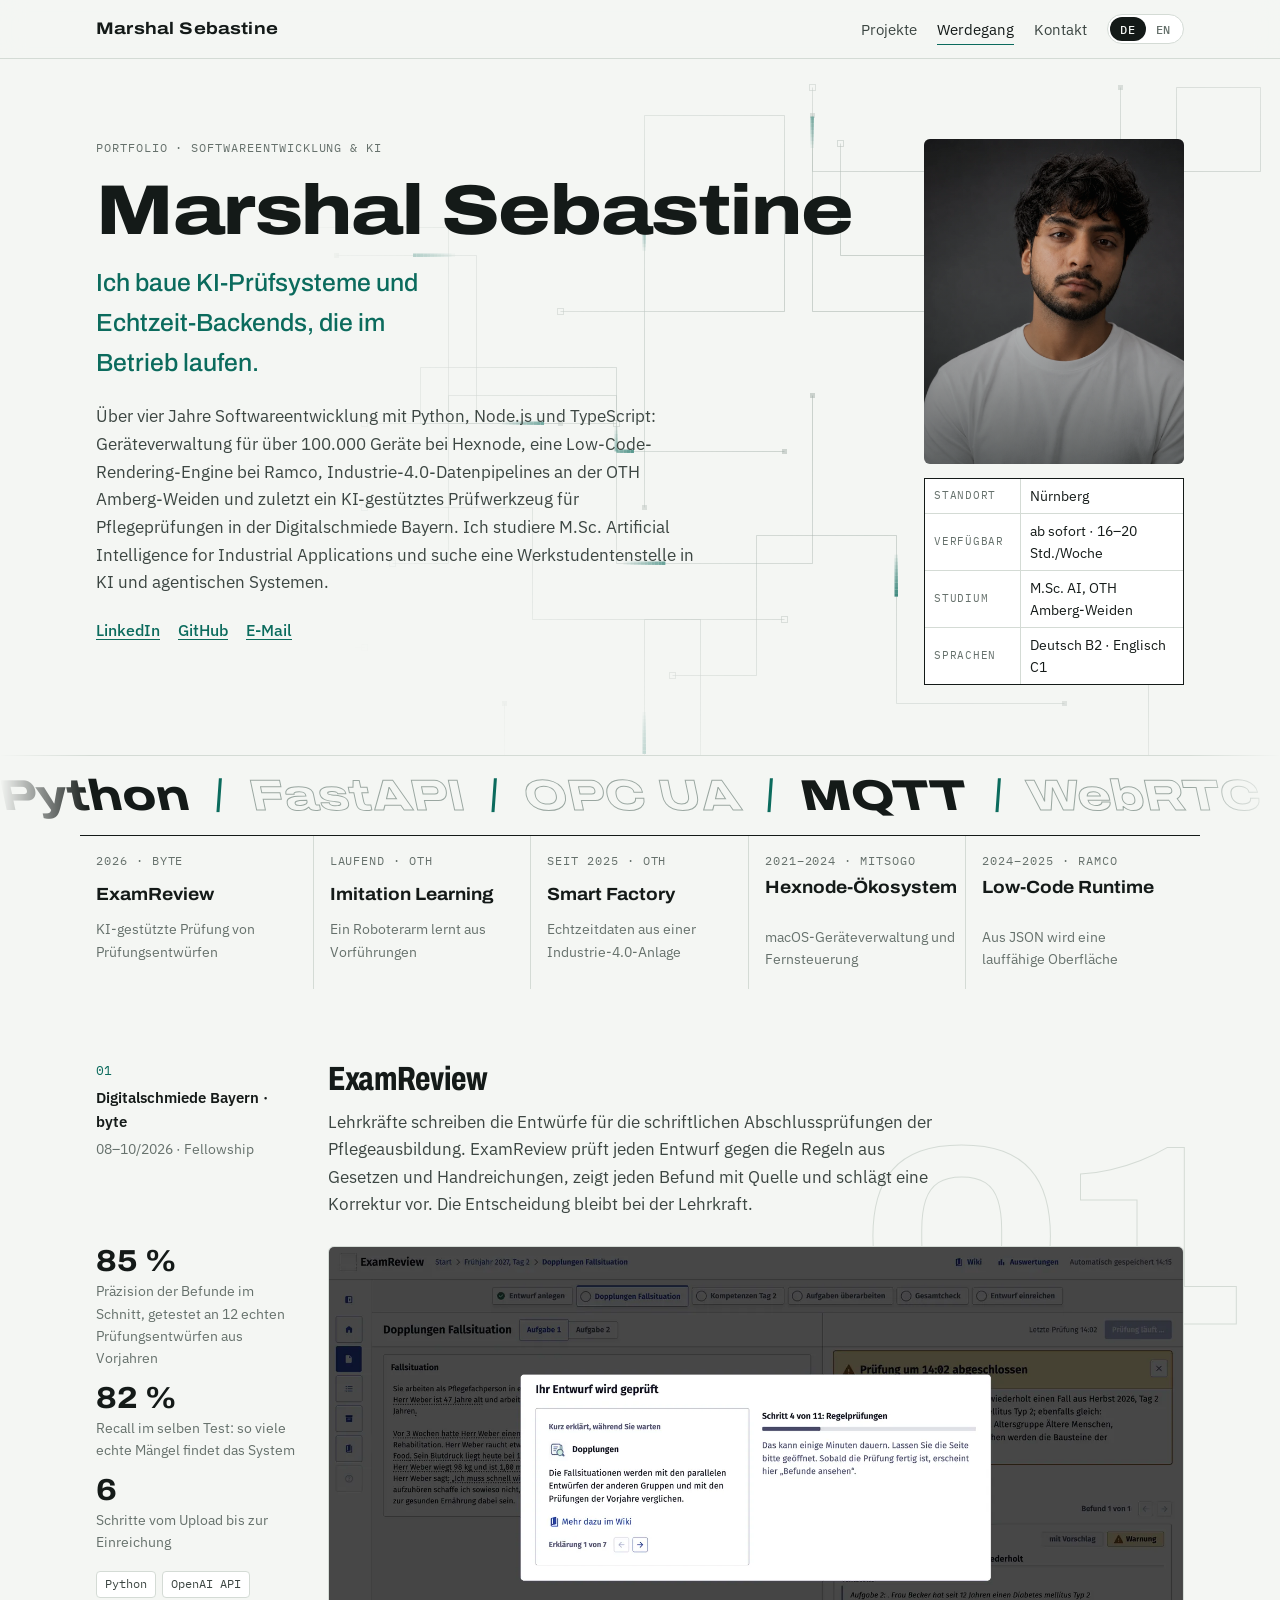
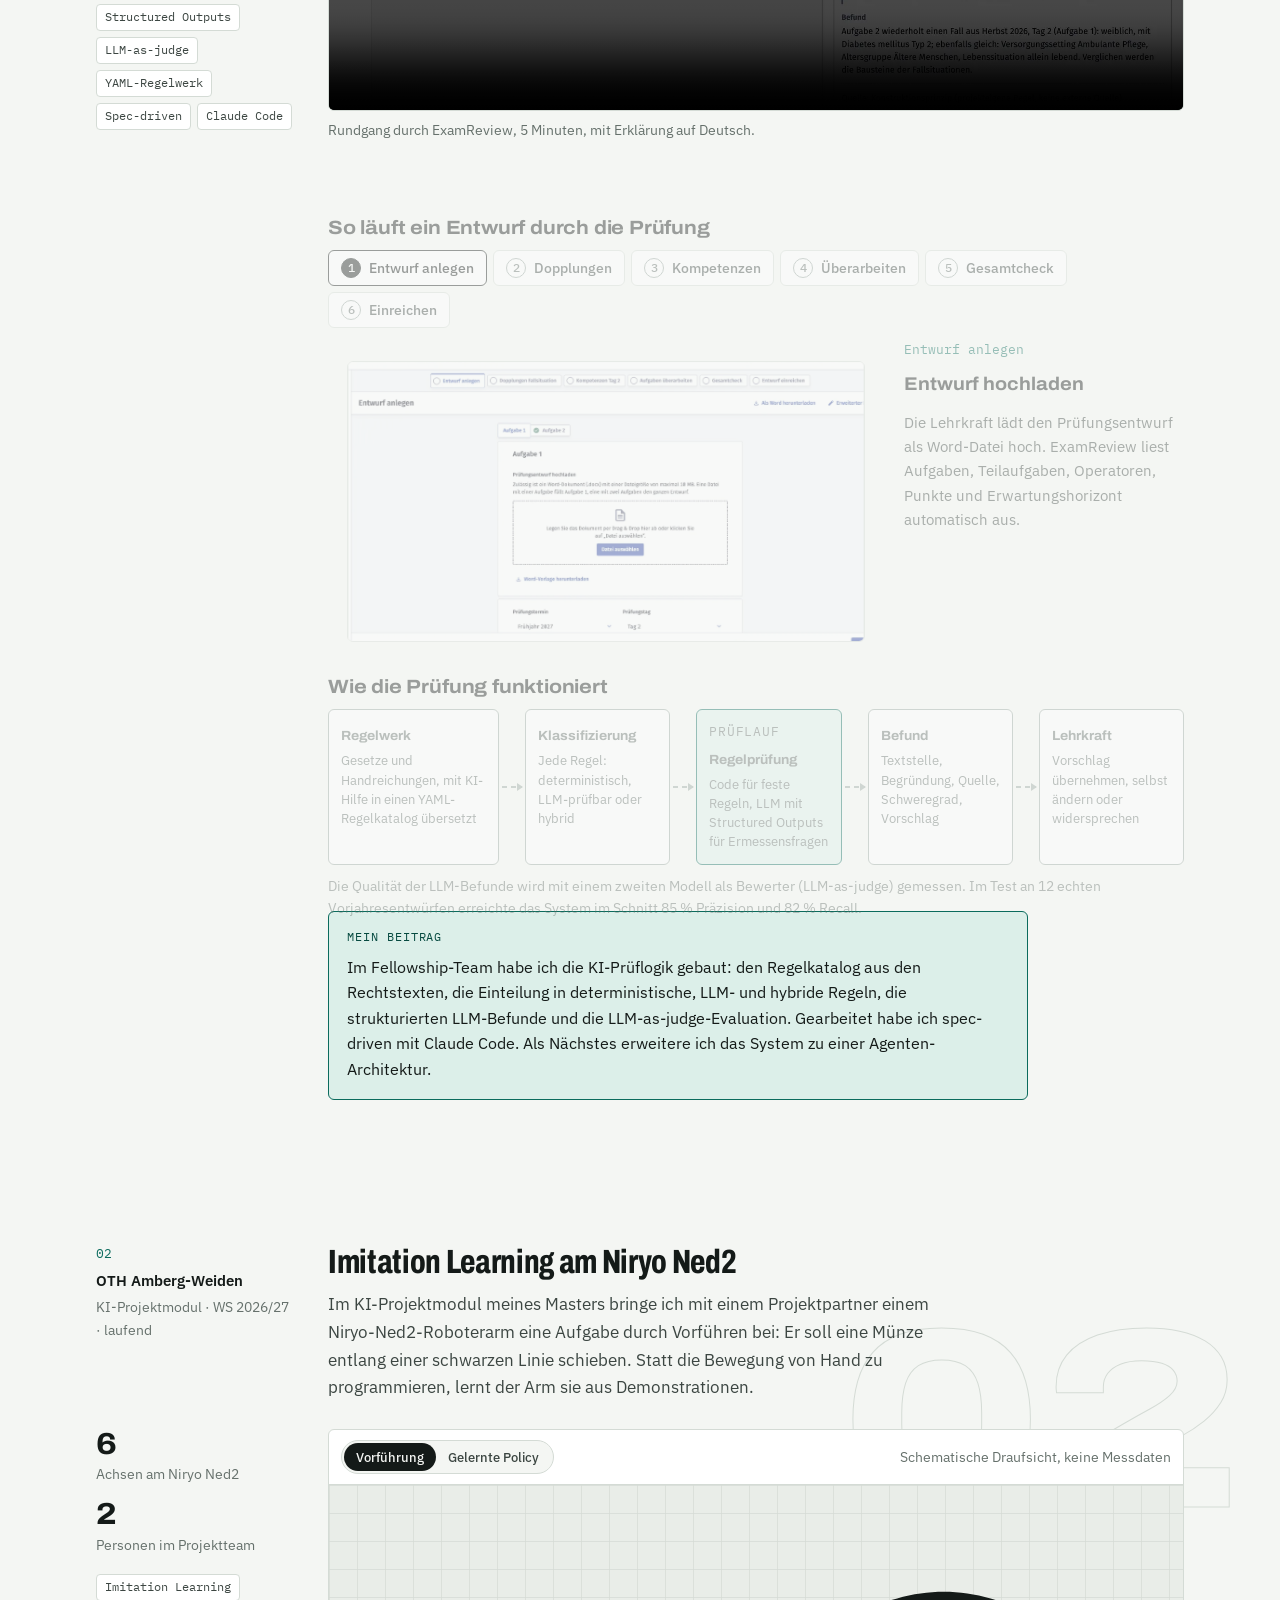
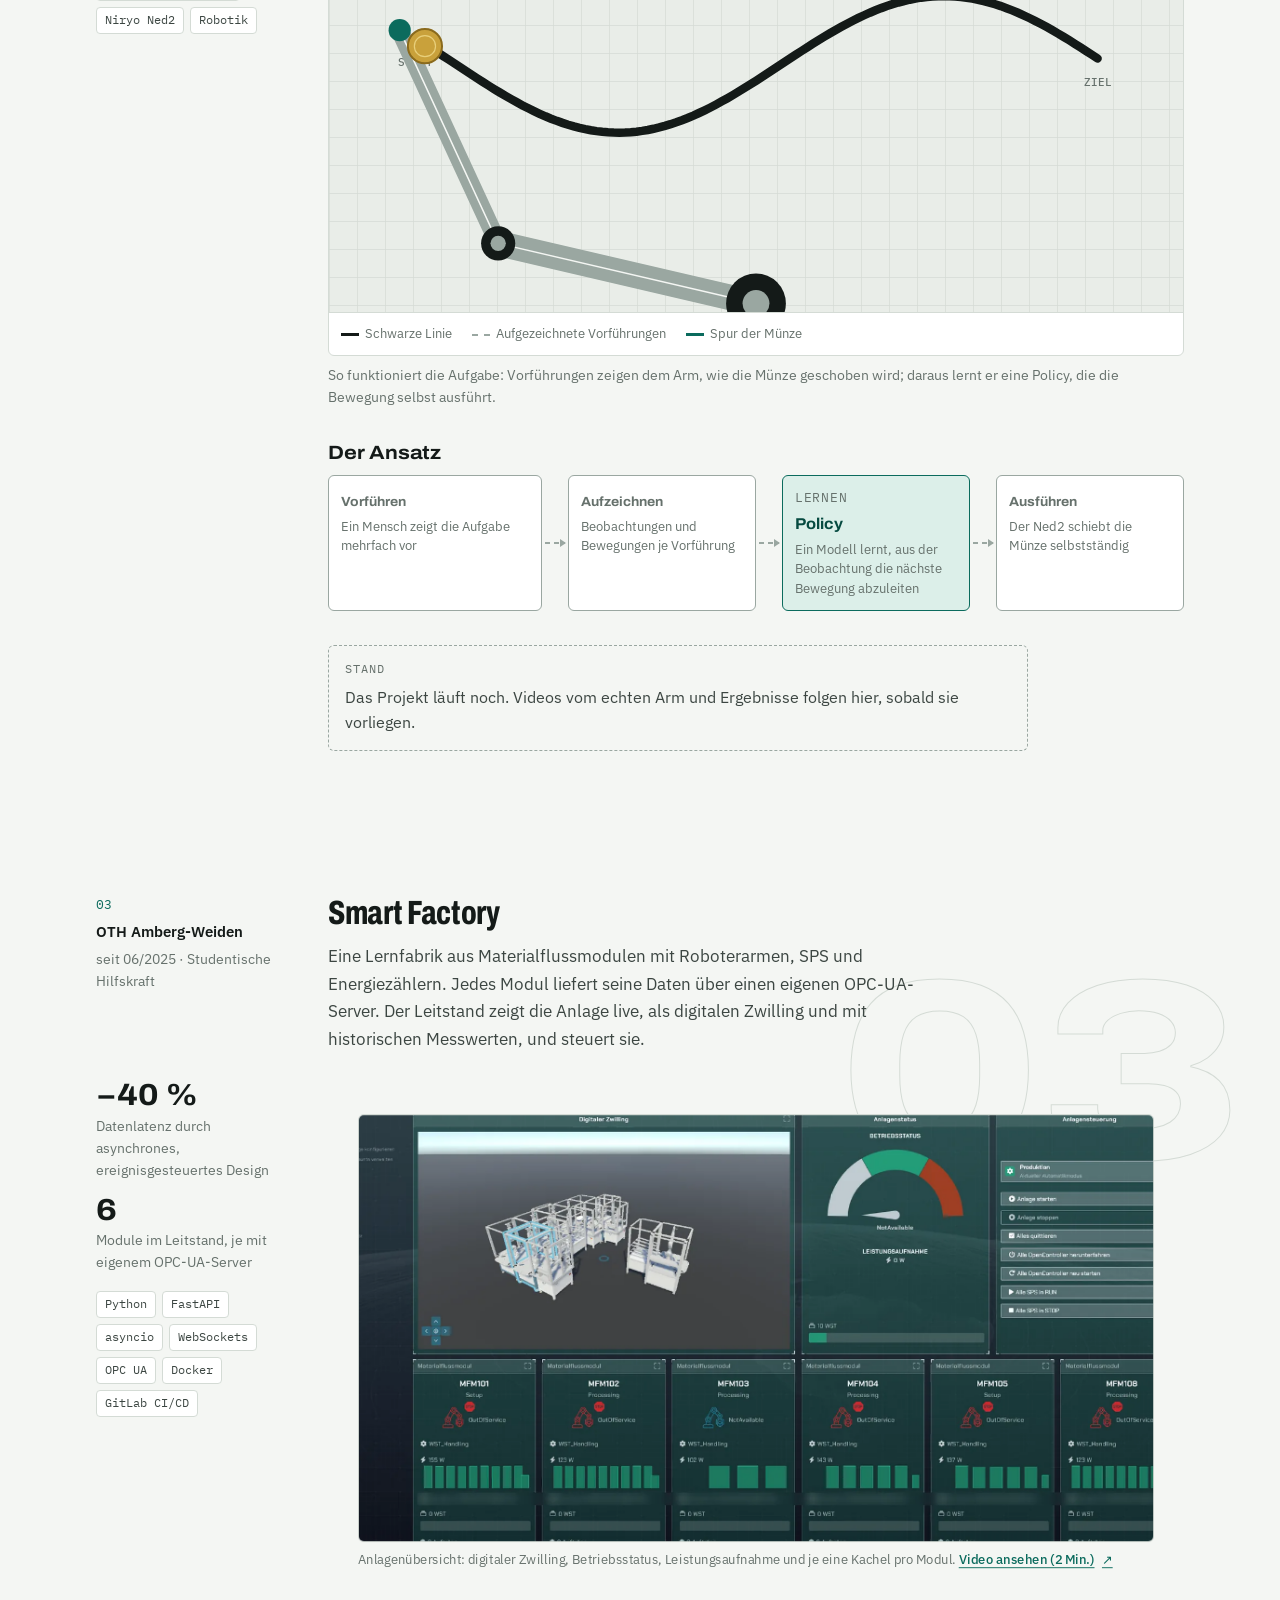
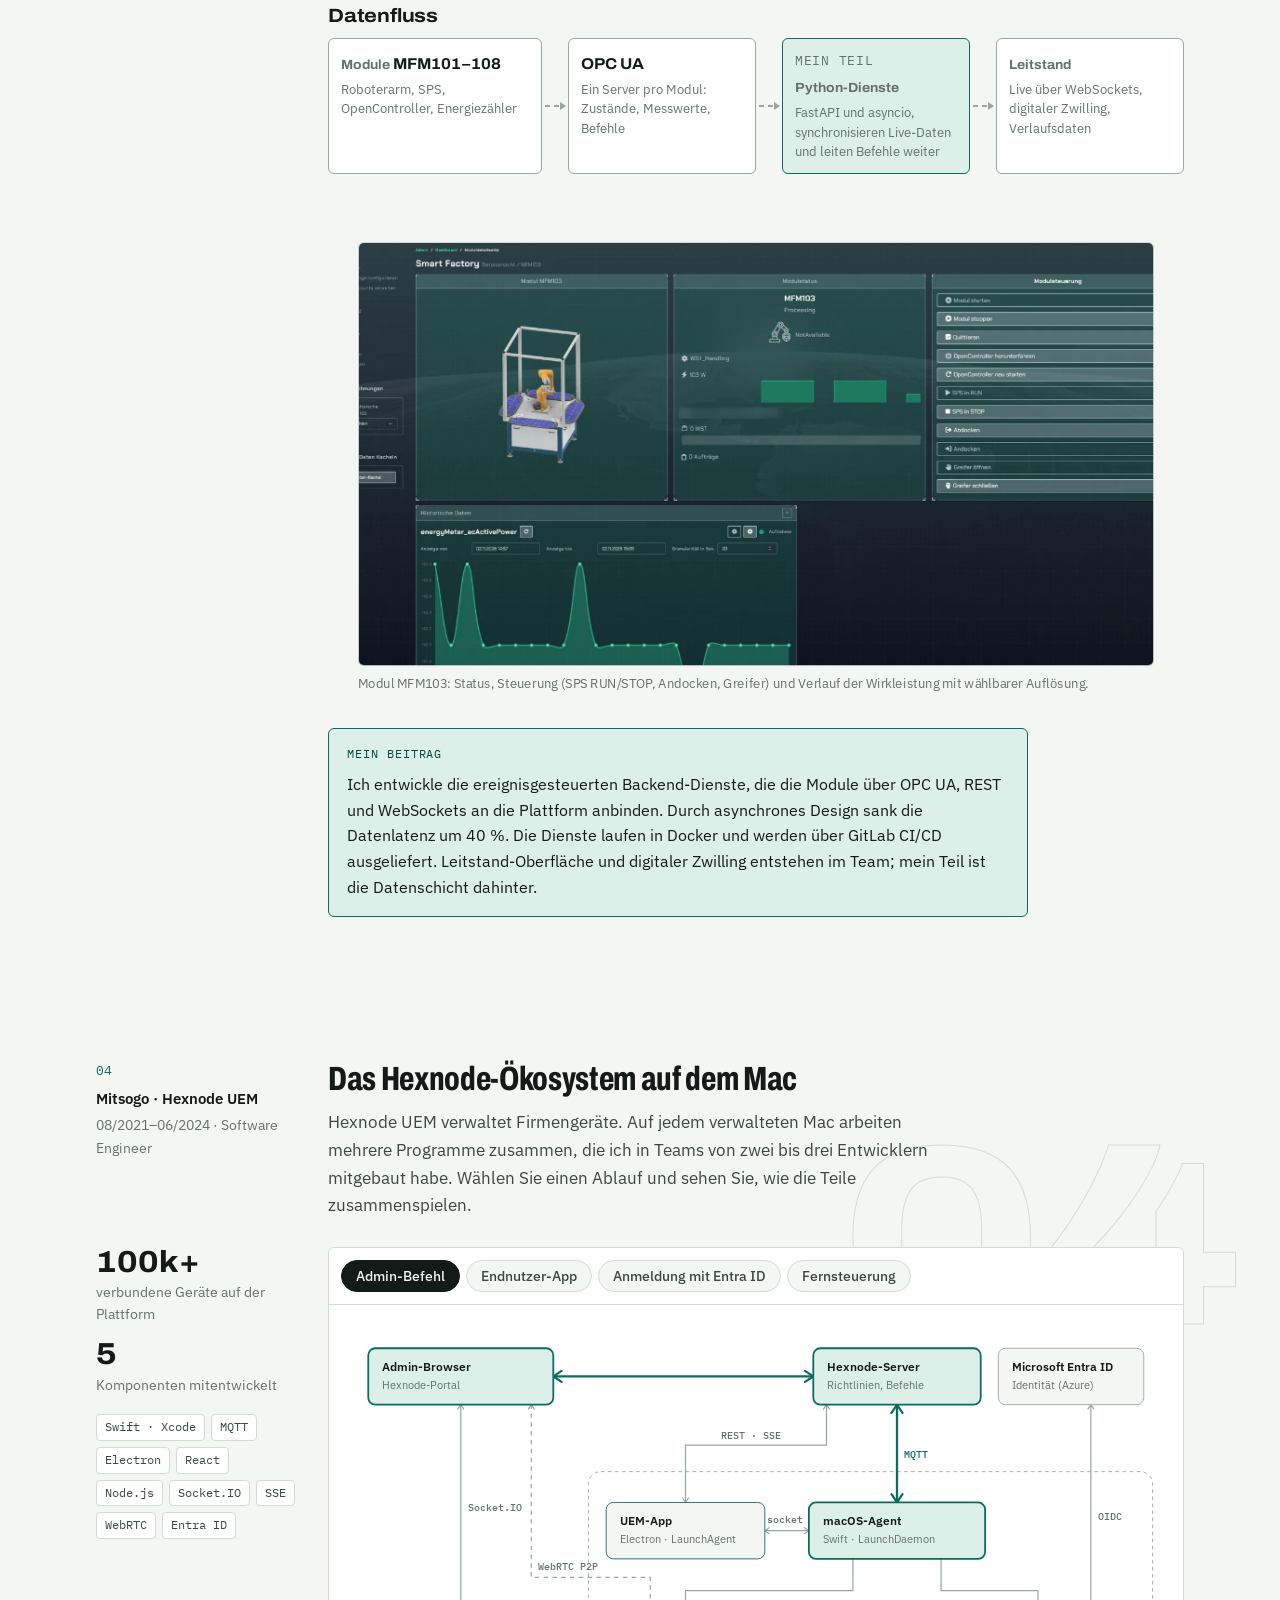
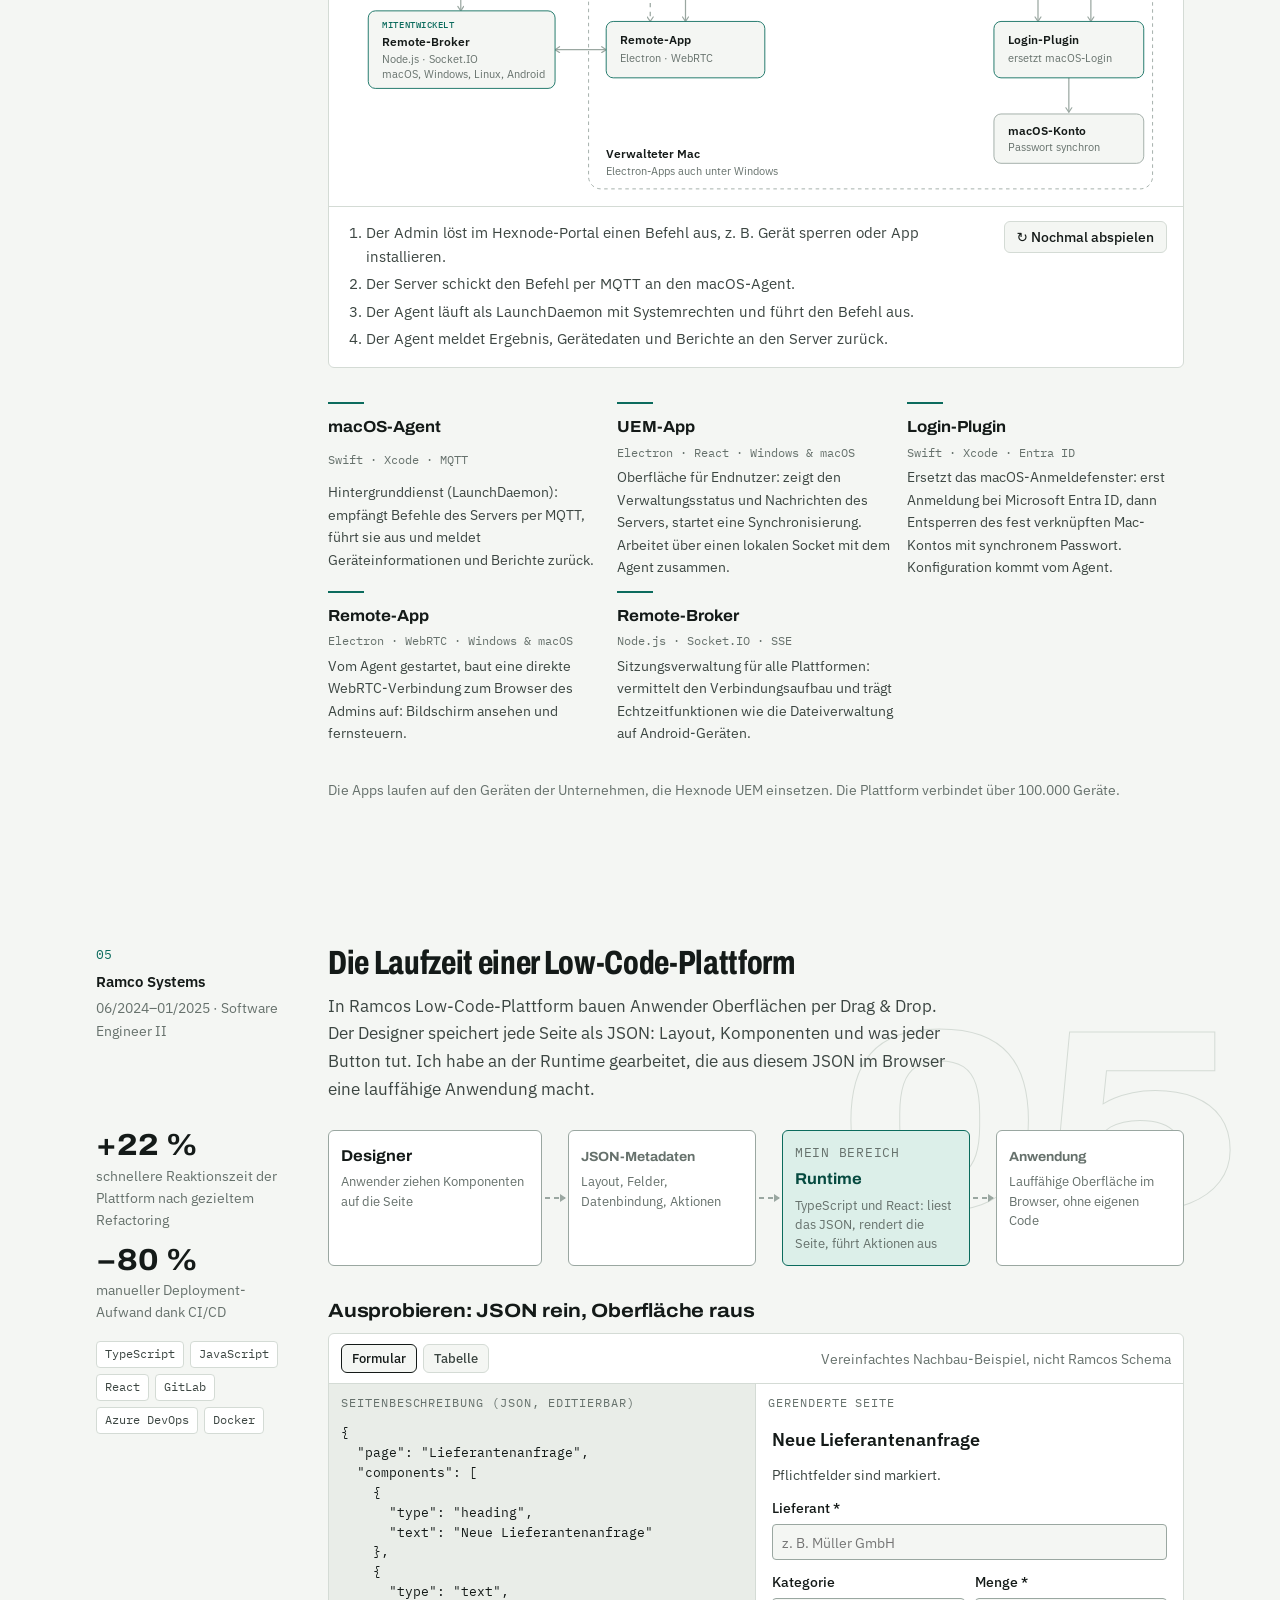
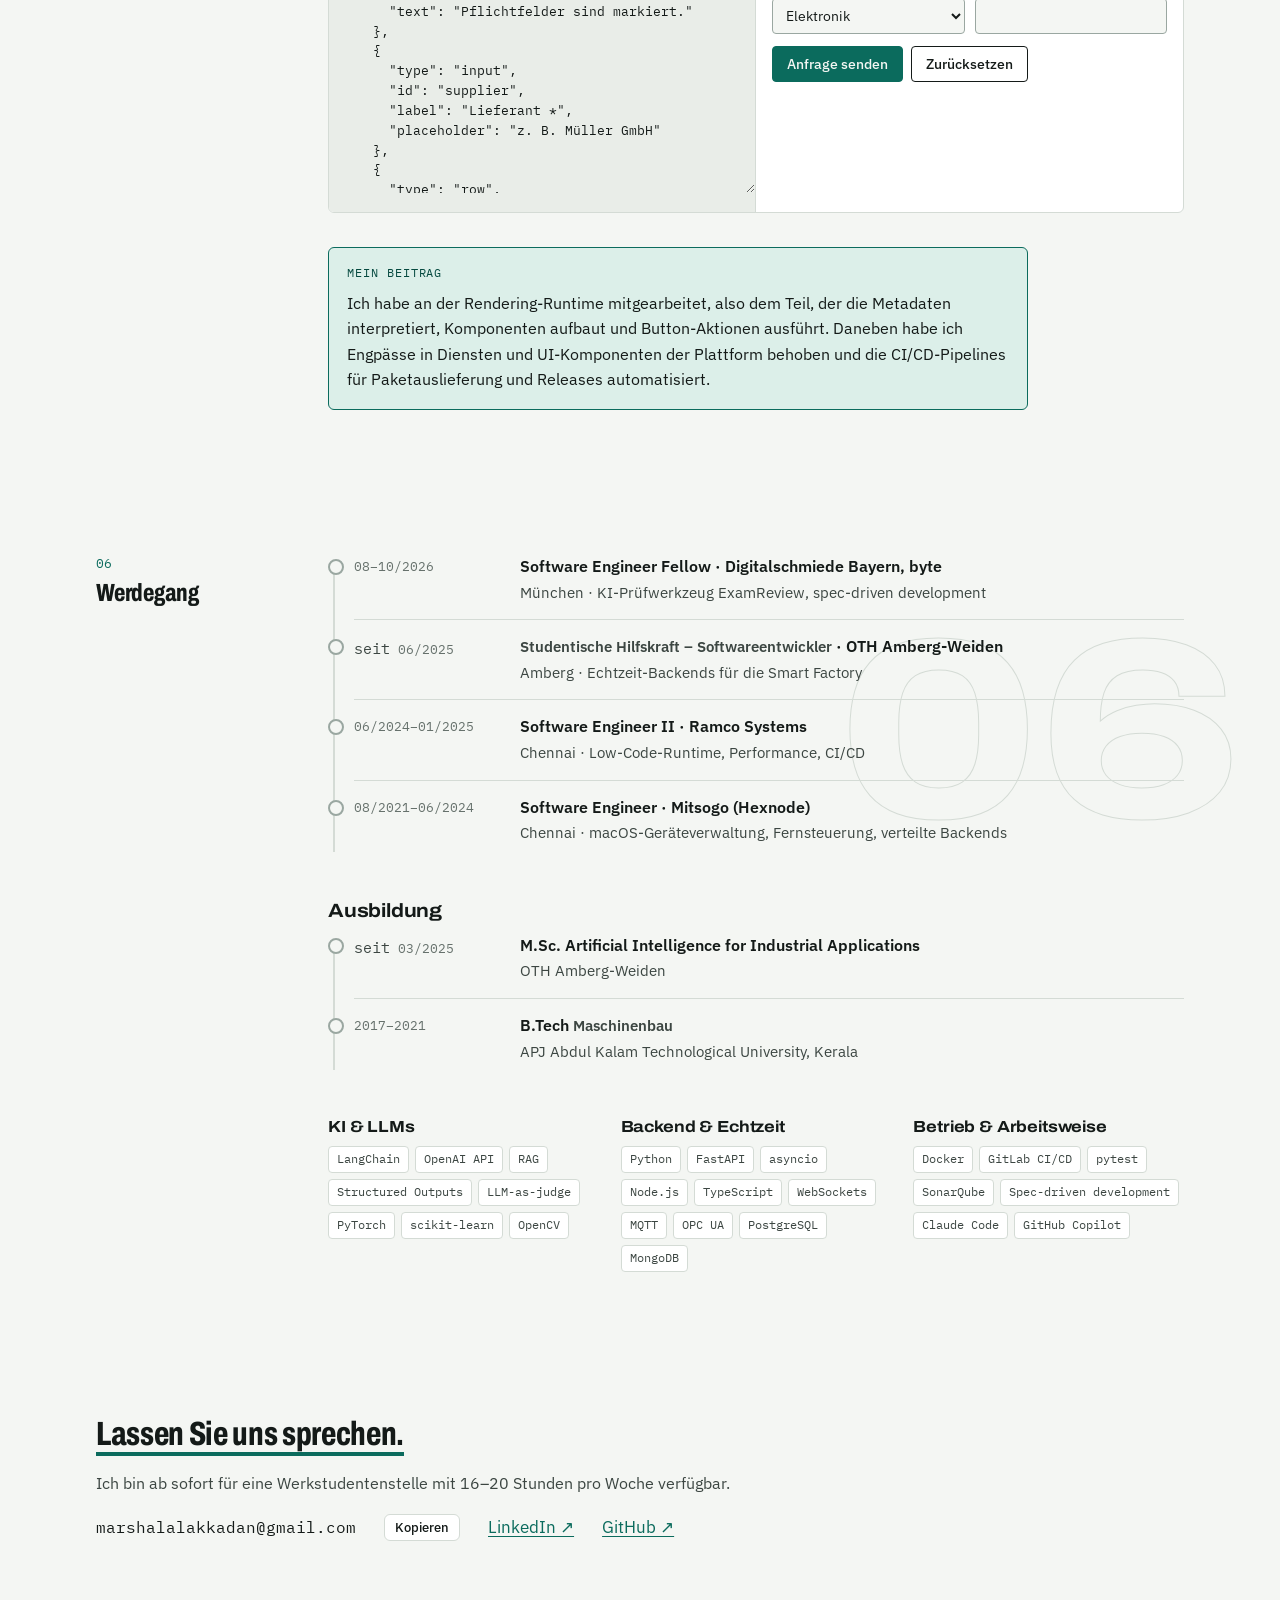
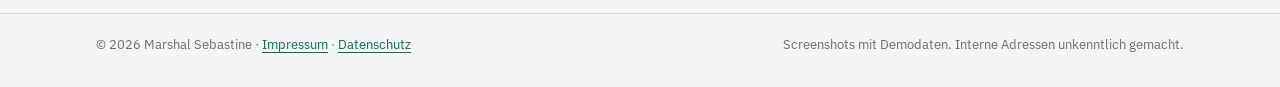
==== commit e8418921: "Fix Ned2 illustration trail reset and label placement Co-Authored-By: Claude Opus 5.5 <noreply@anthr" ====
--- a/index.html
+++ b/index.html
@@ -1303,7 +1303,7 @@
       g.strokeStyle = cols.ink; g.lineWidth = Math.max(4, H * 0.02); g.lineCap = 'round'; g.beginPath();
       for (let i = 0; i <= 120; i++) { const p = P(i / 120); i ? g.lineTo(p[0], p[1]) : g.moveTo(p[0], p[1]); } g.stroke();
       const s0 = P(0), s1 = P(1); g.fillStyle = cols.mute; g.font = '500 11px ' + getComputedStyle(site).getPropertyValue('--f-mono');
-      g.fillText('START', s0[0] - 8, s0[1] - 16); g.fillText(lang() === 'en' ? 'GOAL' : 'ZIEL', s1[0] - 30, s1[1] - 16);
+      g.fillText('START', s0[0] - 16, s0[1] + 28); g.fillText(lang() === 'en' ? 'GOAL' : 'ZIEL', s1[0] - 14, s1[1] + 28);
       if (mode === 'policy') { g.setLineDash([5, 5]); g.strokeStyle = cols.wire; g.lineWidth = 1.5; g.globalAlpha = 0.6; demos.forEach(pts => { g.beginPath(); pts.forEach((q, i) => i ? g.lineTo(q[0], q[1]) : g.moveTo(q[0], q[1])); g.stroke(); }); g.setLineDash([]); g.globalAlpha = 1; }
       const u = final ? 1 : Math.min(1, t);
       if (final) { trail = []; for (let i = 0; i <= 60; i++) trail.push(coinAt(i / 60)); }
@@ -1321,7 +1321,7 @@
       if (t <= 1) { const u = t; const q = coinAt(u); if (!trail.length || Math.hypot(q[0] - trail[trail.length - 1][0], q[1] - trail[trail.length - 1][1]) > 3) trail.push(q); }
       draw(false); raf = visible ? requestAnimationFrame(loop) : 0;
     }
-    function start() { if (reduce) { draw(true); return; } if (!raf) { last = 0; raf = requestAnimationFrame(loop); } }
+    function start() { if (reduce) { draw(true); return; } if (!raf) { last = 0; t = 0; trail = []; raf = requestAnimationFrame(loop); } }
     function setMode(m) { mode = m; t = 0; trail = []; document.querySelectorAll('#ned2 [data-mode]').forEach(b => b.setAttribute('aria-pressed', String(b.dataset.mode === m))); if (reduce) draw(true); }
     document.querySelectorAll('#ned2 [data-mode]').forEach(b => b.addEventListener('click', () => setMode(b.dataset.mode)));
     readCols(); build(); draw(true);
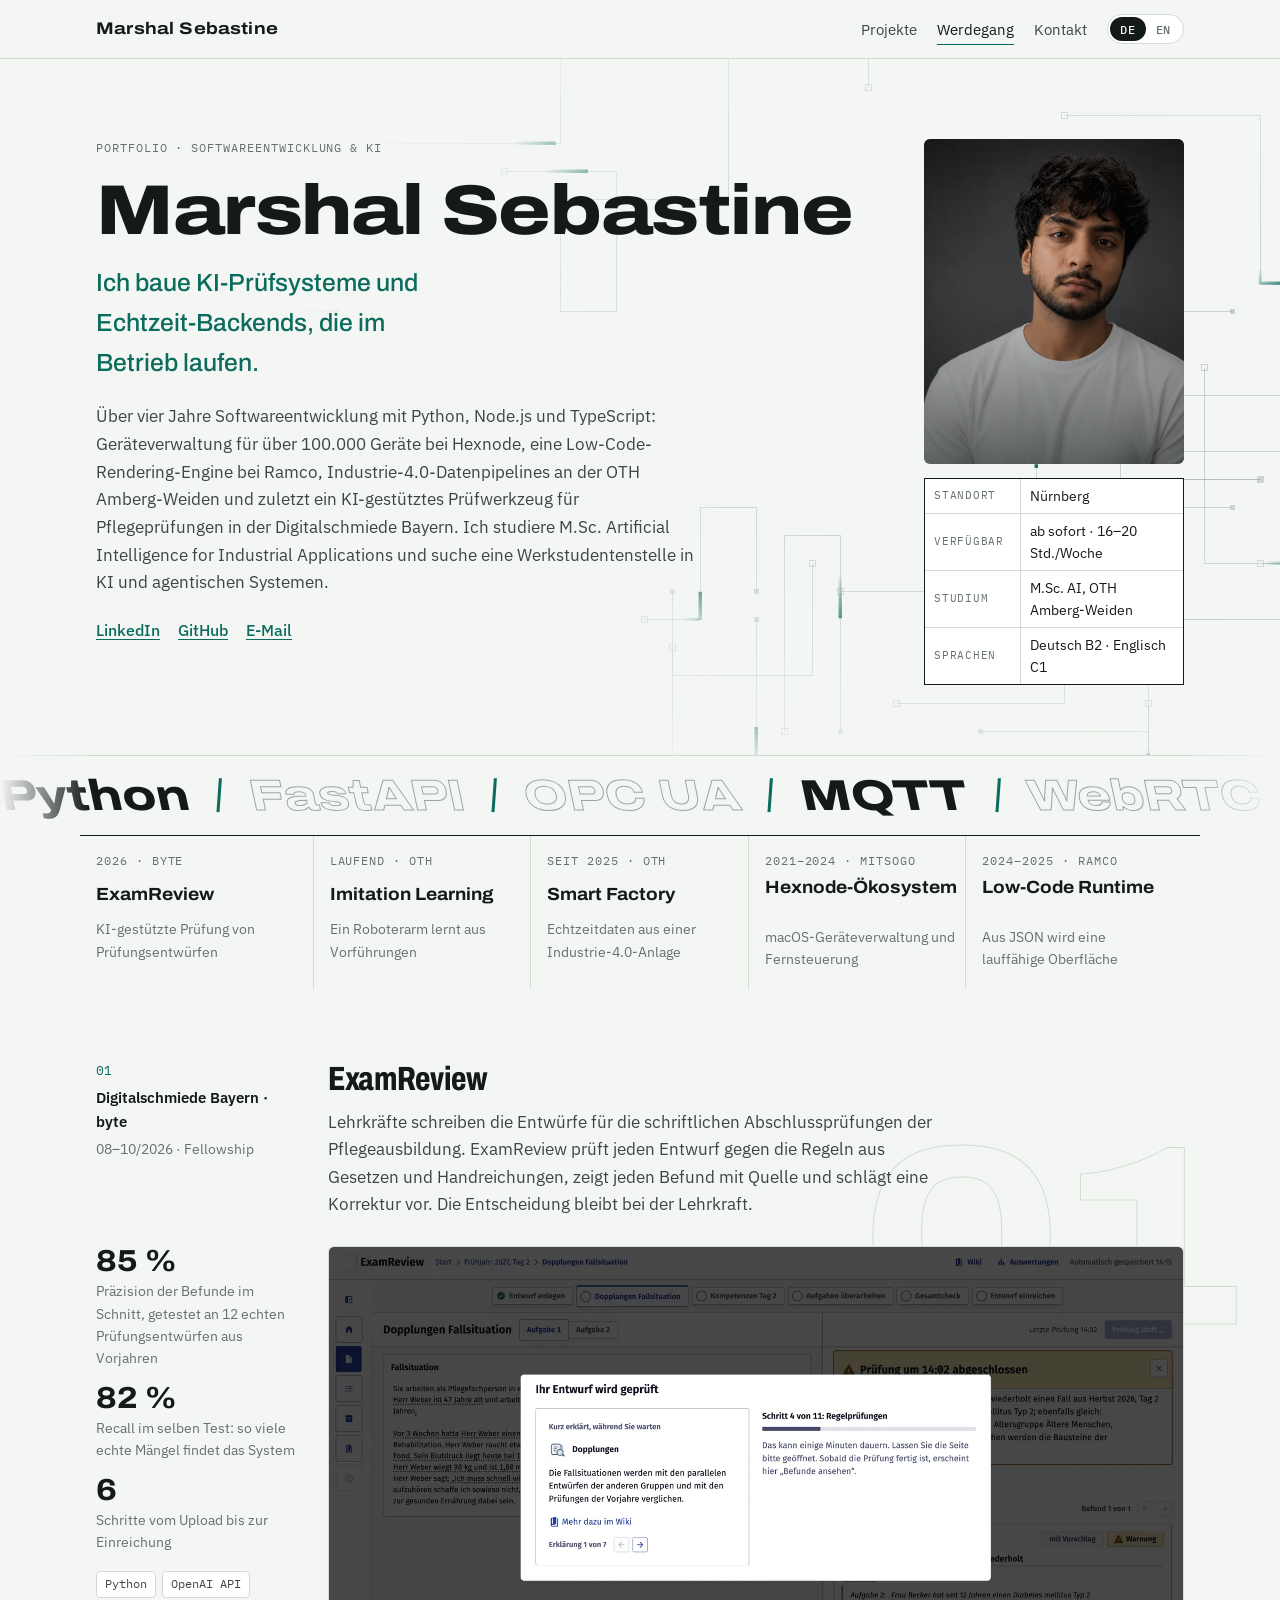
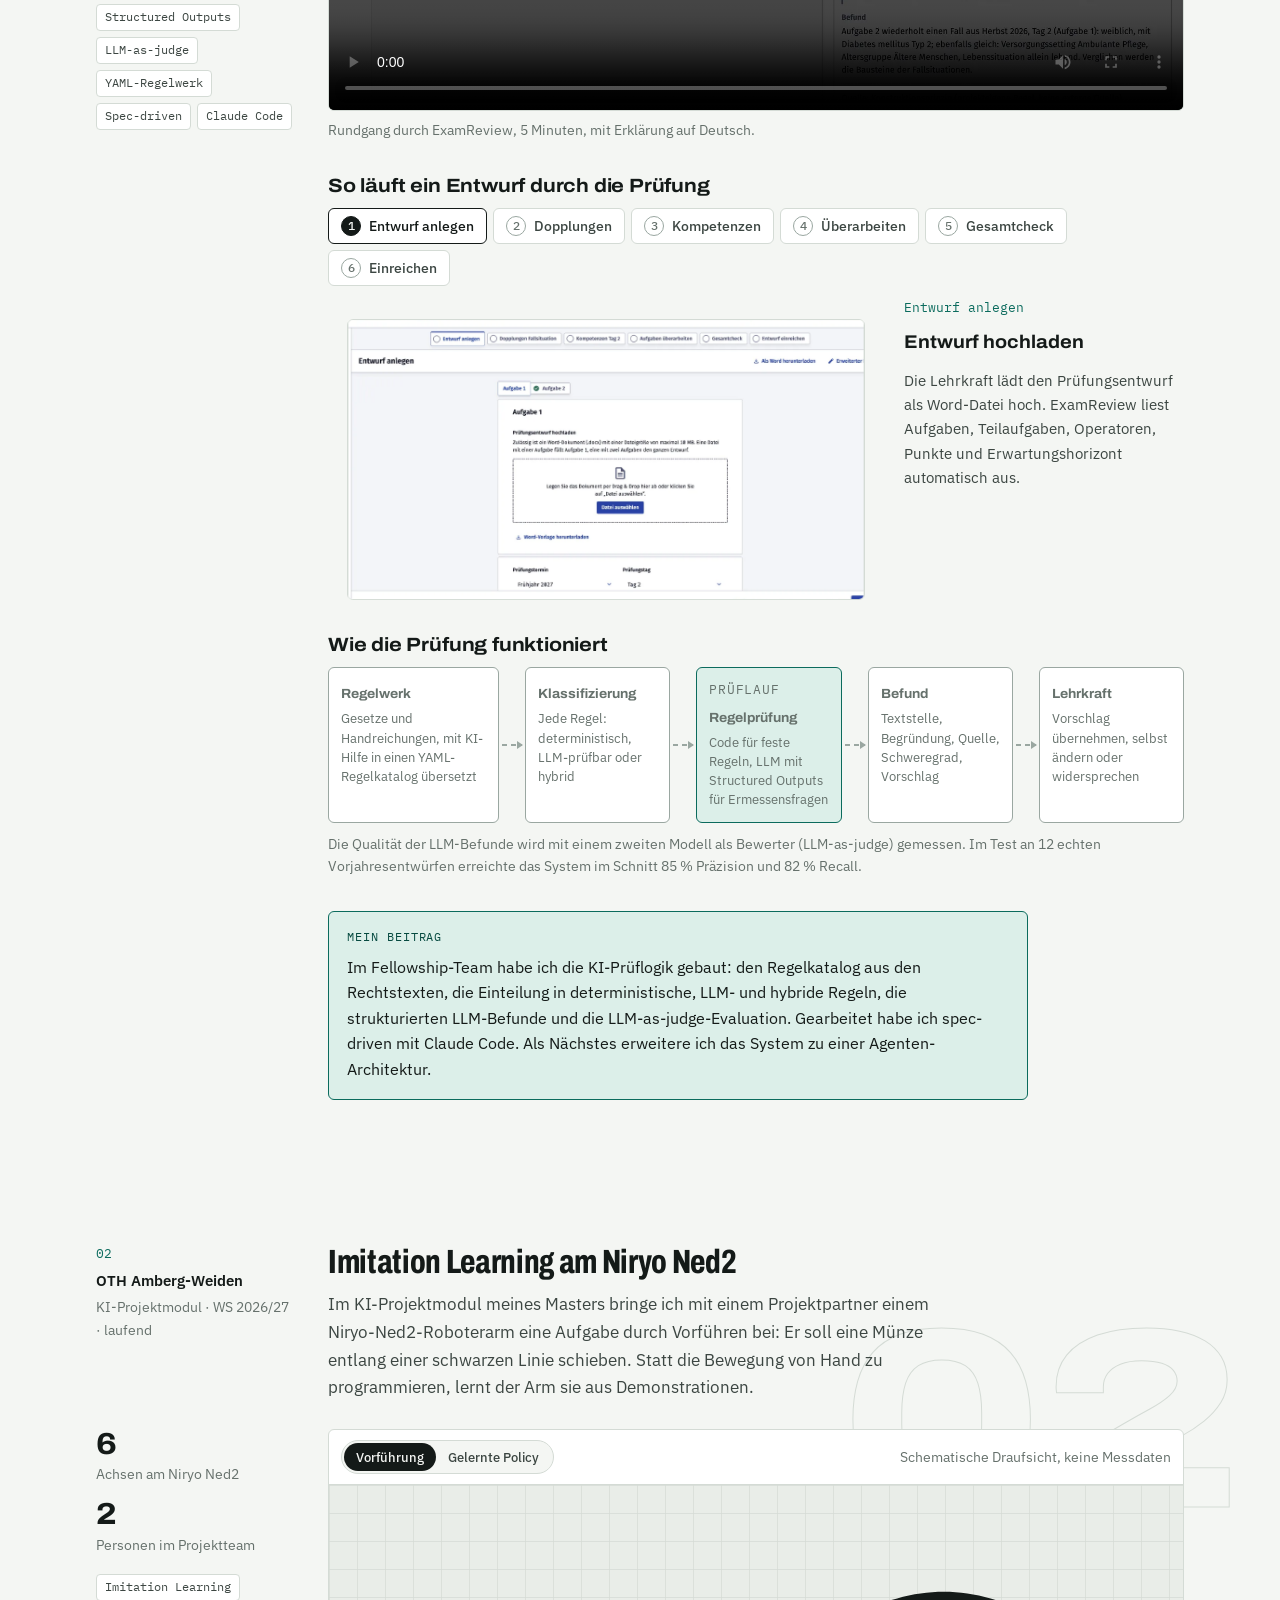
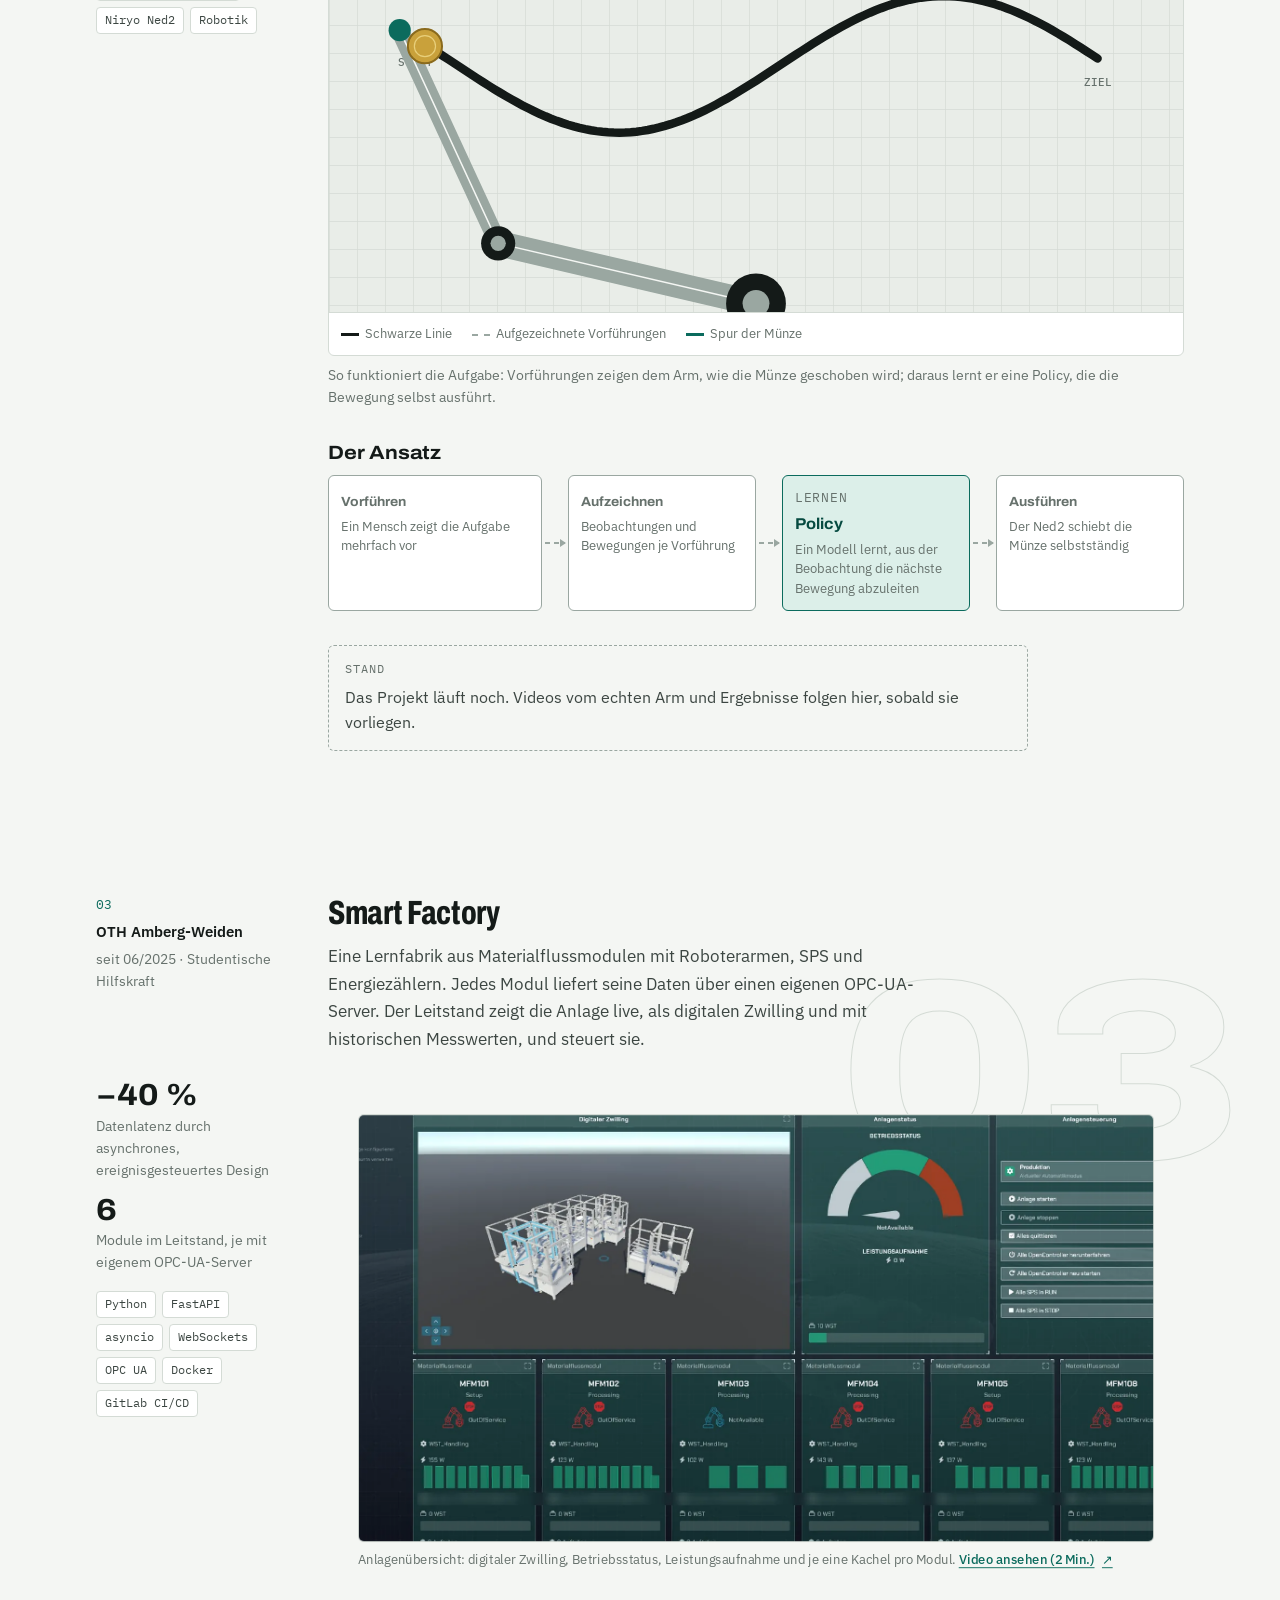
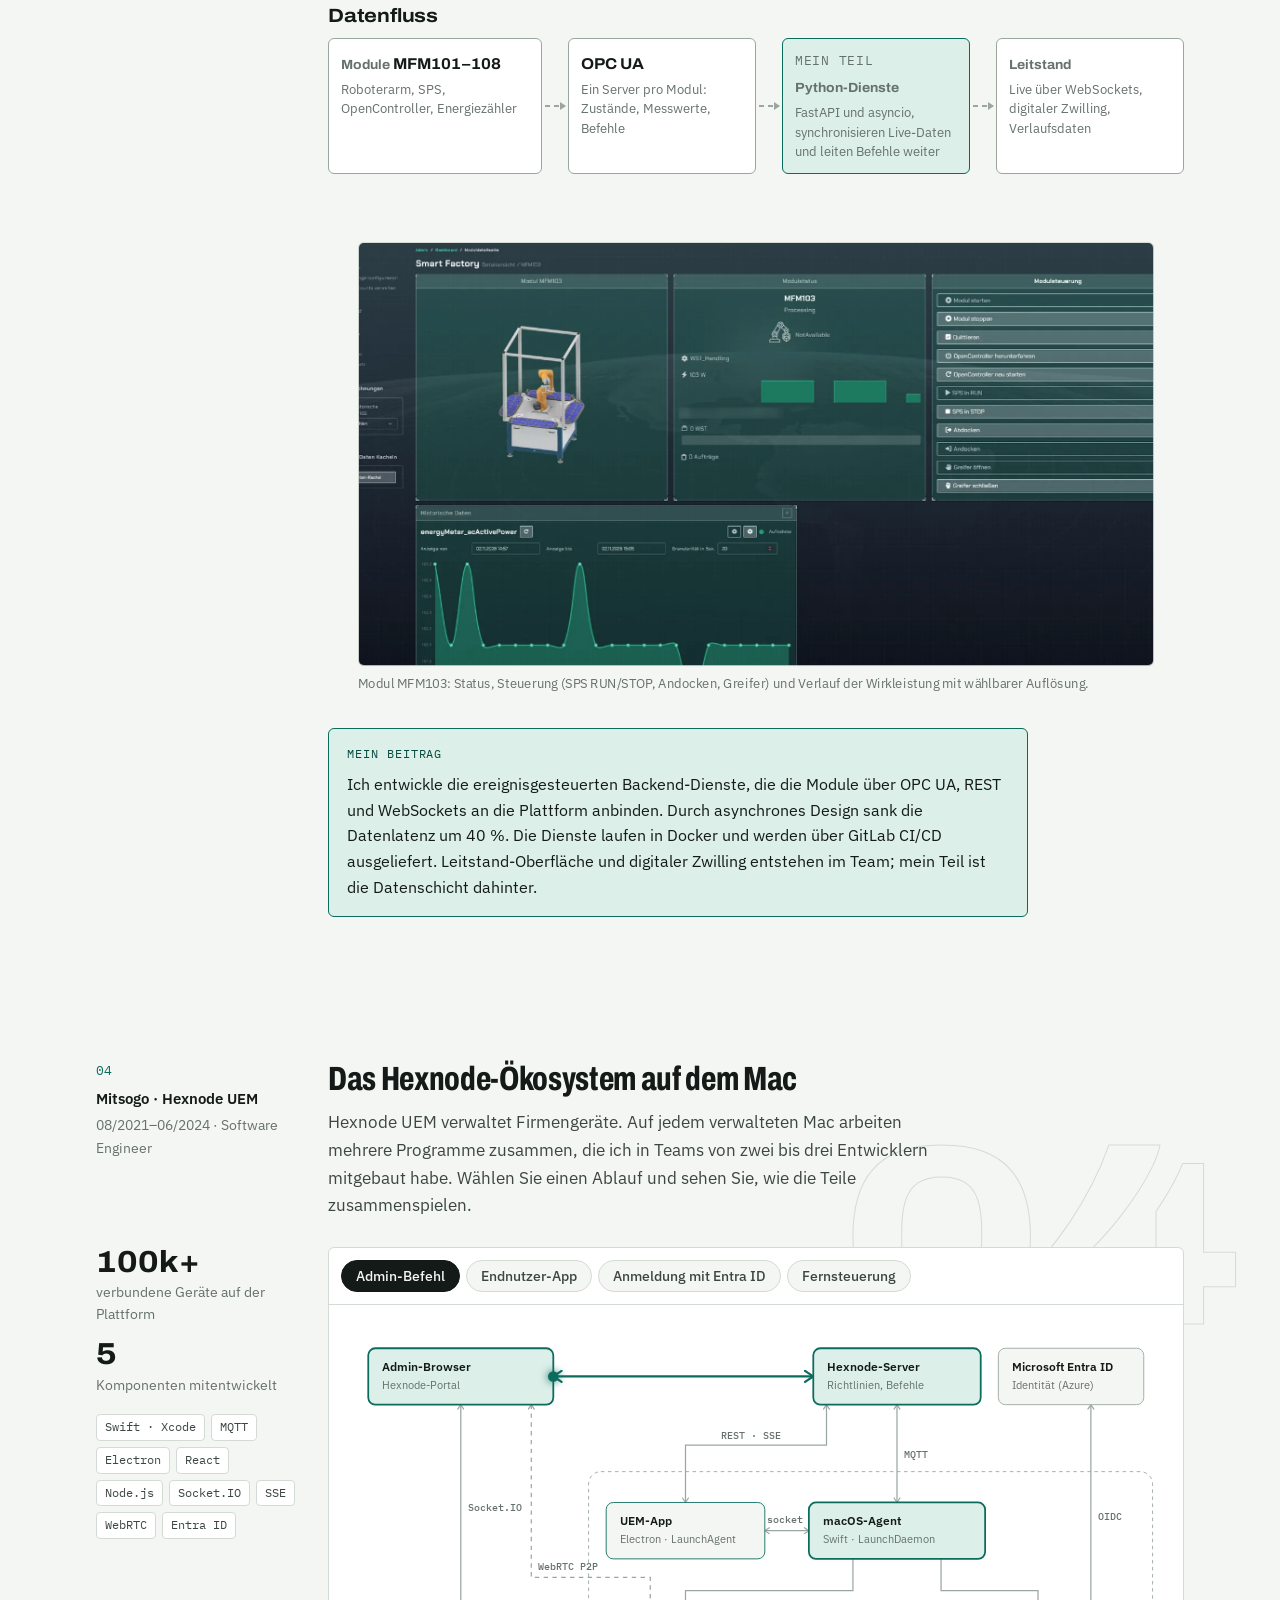
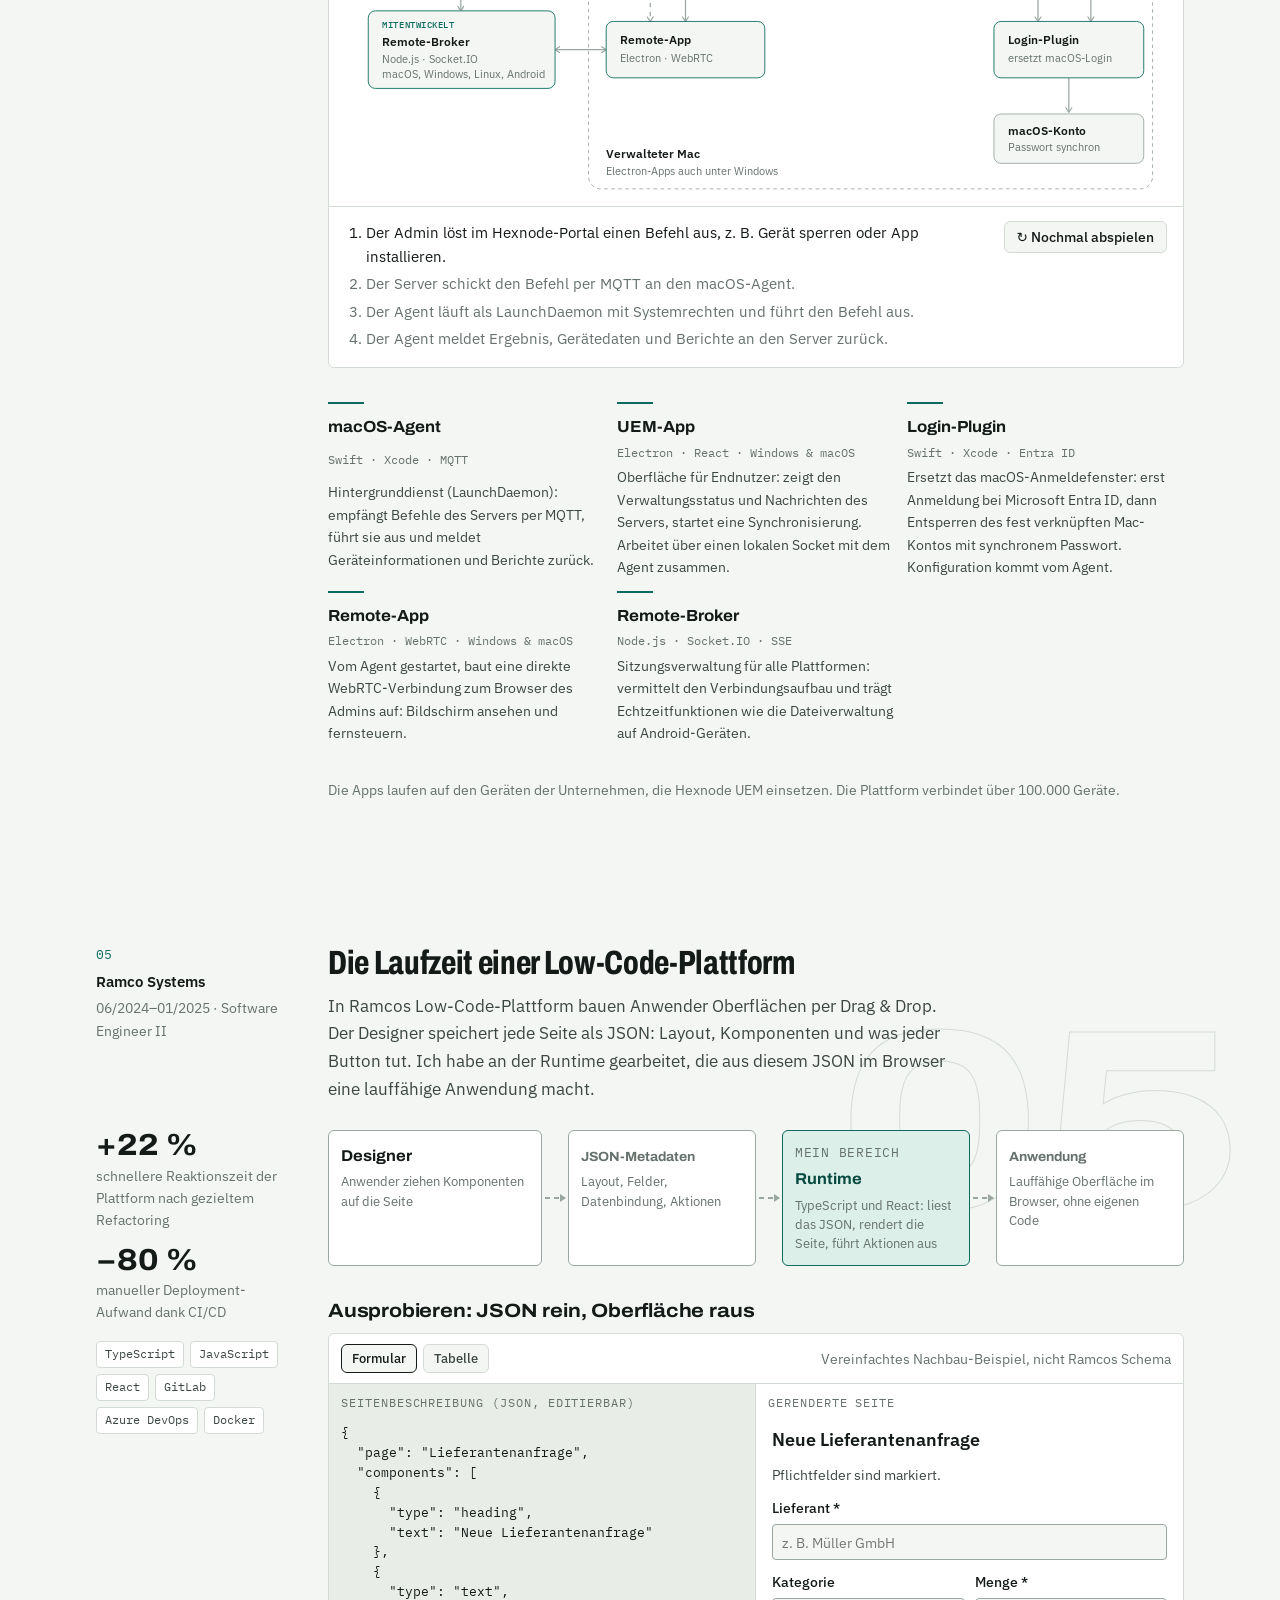
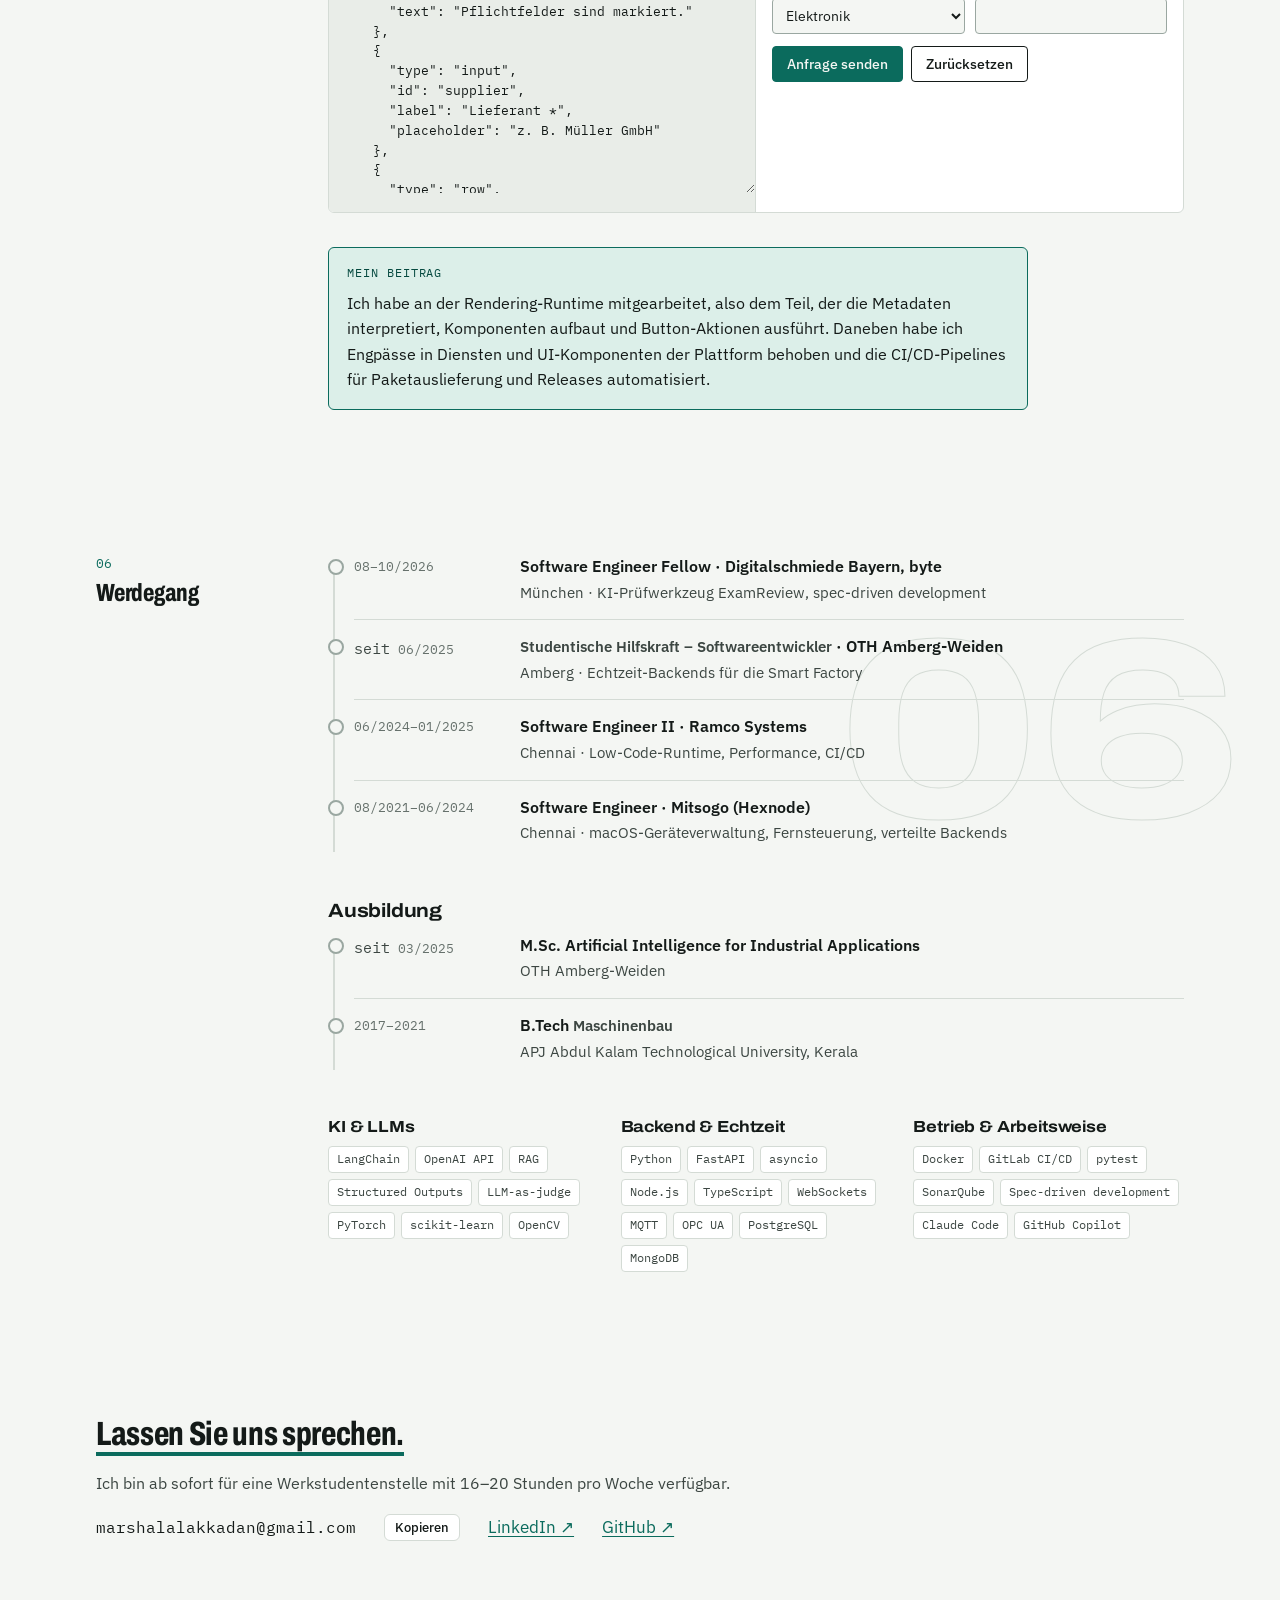
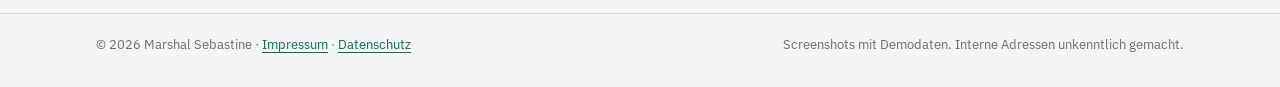
==== commit 5d9bb8ed: "Add GoatCounter visitor statistics and update privacy notice Co-Authored-By: Claude Opus 5.5 <norepl" ====
--- a/index.html
+++ b/index.html
@@ -21,6 +21,7 @@
 <link rel="icon" href="data:image/svg+xml,%3Csvg xmlns='http://www.w3.org/2000/svg' viewBox='0 0 64 64'%3E%3Crect width='64' height='64' rx='12' fill='%230b6b5d'/%3E%3Ctext x='32' y='42' font-family='Arial' font-weight='700' font-size='26' text-anchor='middle' fill='%23f4f6f3'%3EMS%3C/text%3E%3C/svg%3E">
 <link rel="preload" href="fonts/archivo-var.woff2" as="font" type="font/woff2" crossorigin>
 <link rel="stylesheet" href="fonts/fonts.css">
+<script data-goatcounter="https://marshal-sebastine.goatcounter.com/count" async src="//gc.zgo.at/count.js"></script>
 <style>:root{color-scheme:light;padding-top:env(safe-area-inset-top,0px);padding-bottom:env(safe-area-inset-bottom,0px)}body{margin:0}img{max-width:100%}[hidden]{display:none!important}</style>
 <style>
 /* Layout: engineering-sheet portfolio. A title-block hero, then four project "sheets" separated by hairline rules; media runs wide, text stays at reading width. */
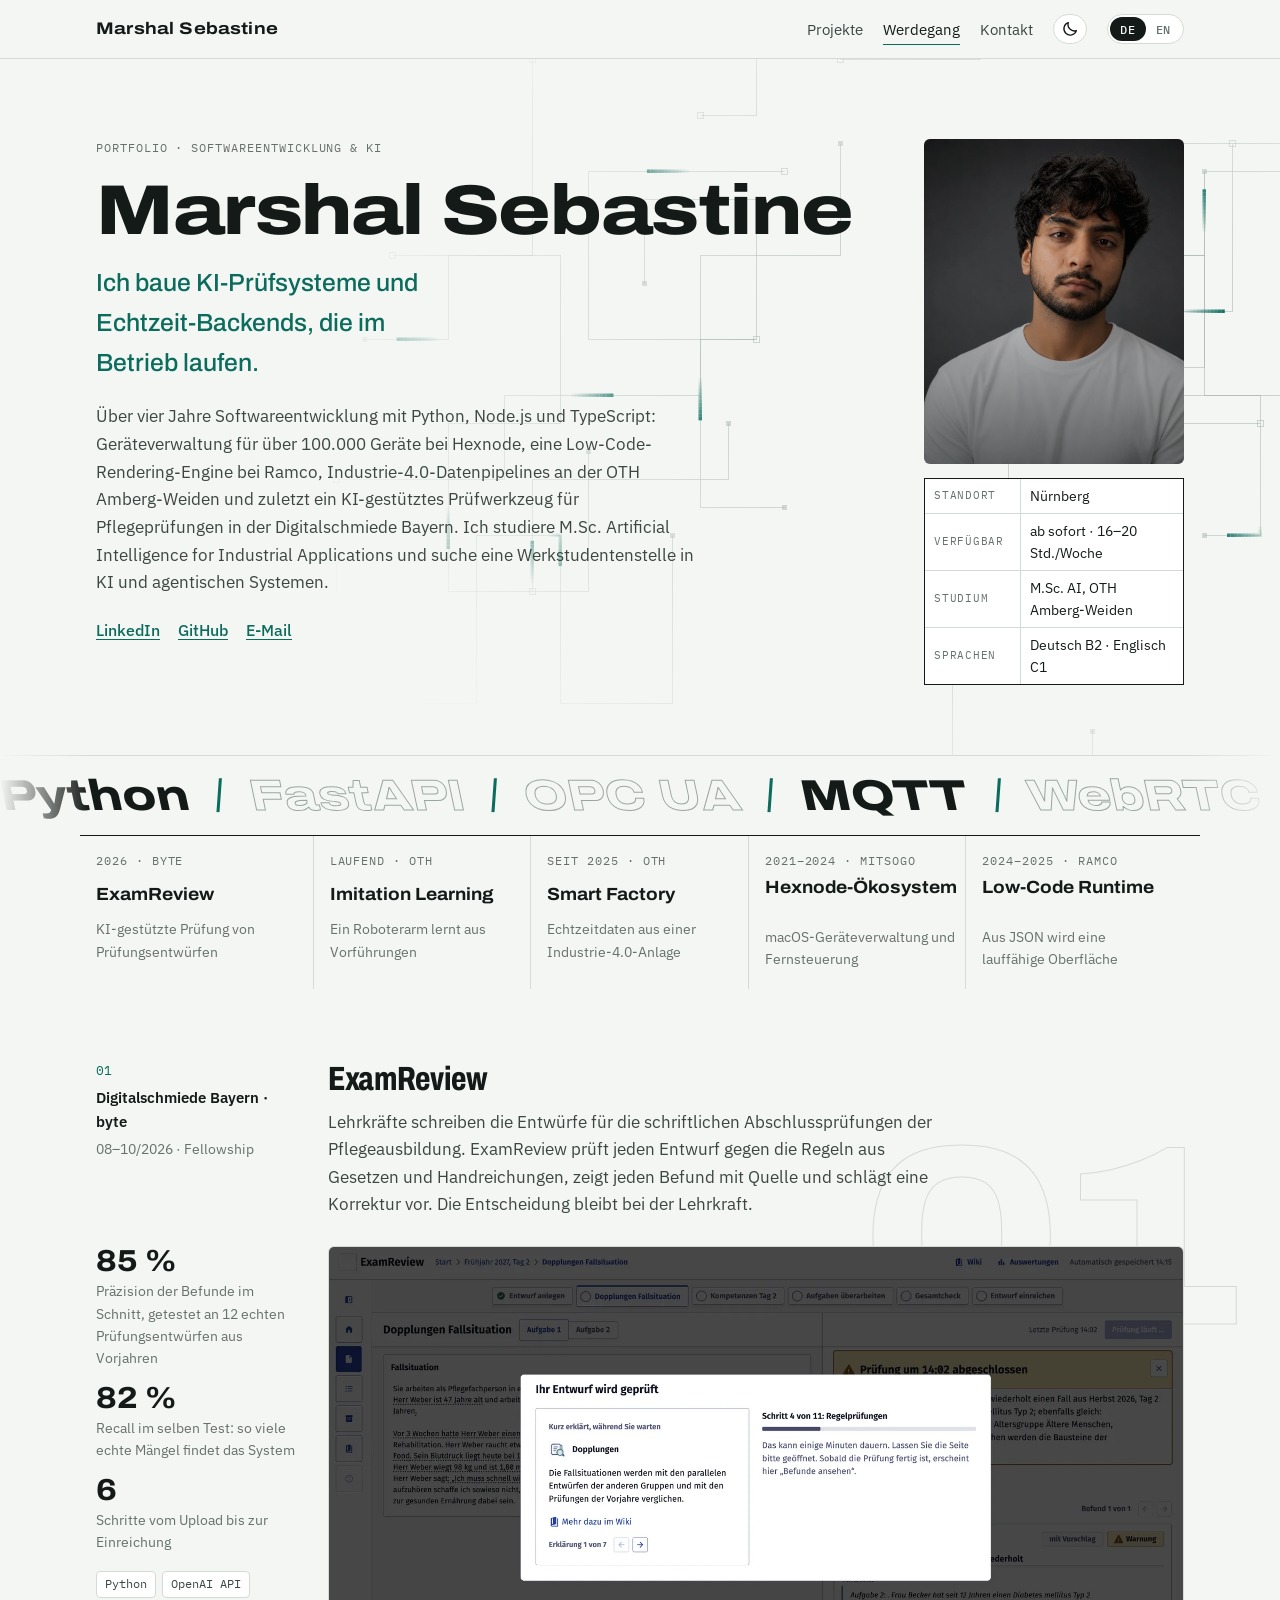
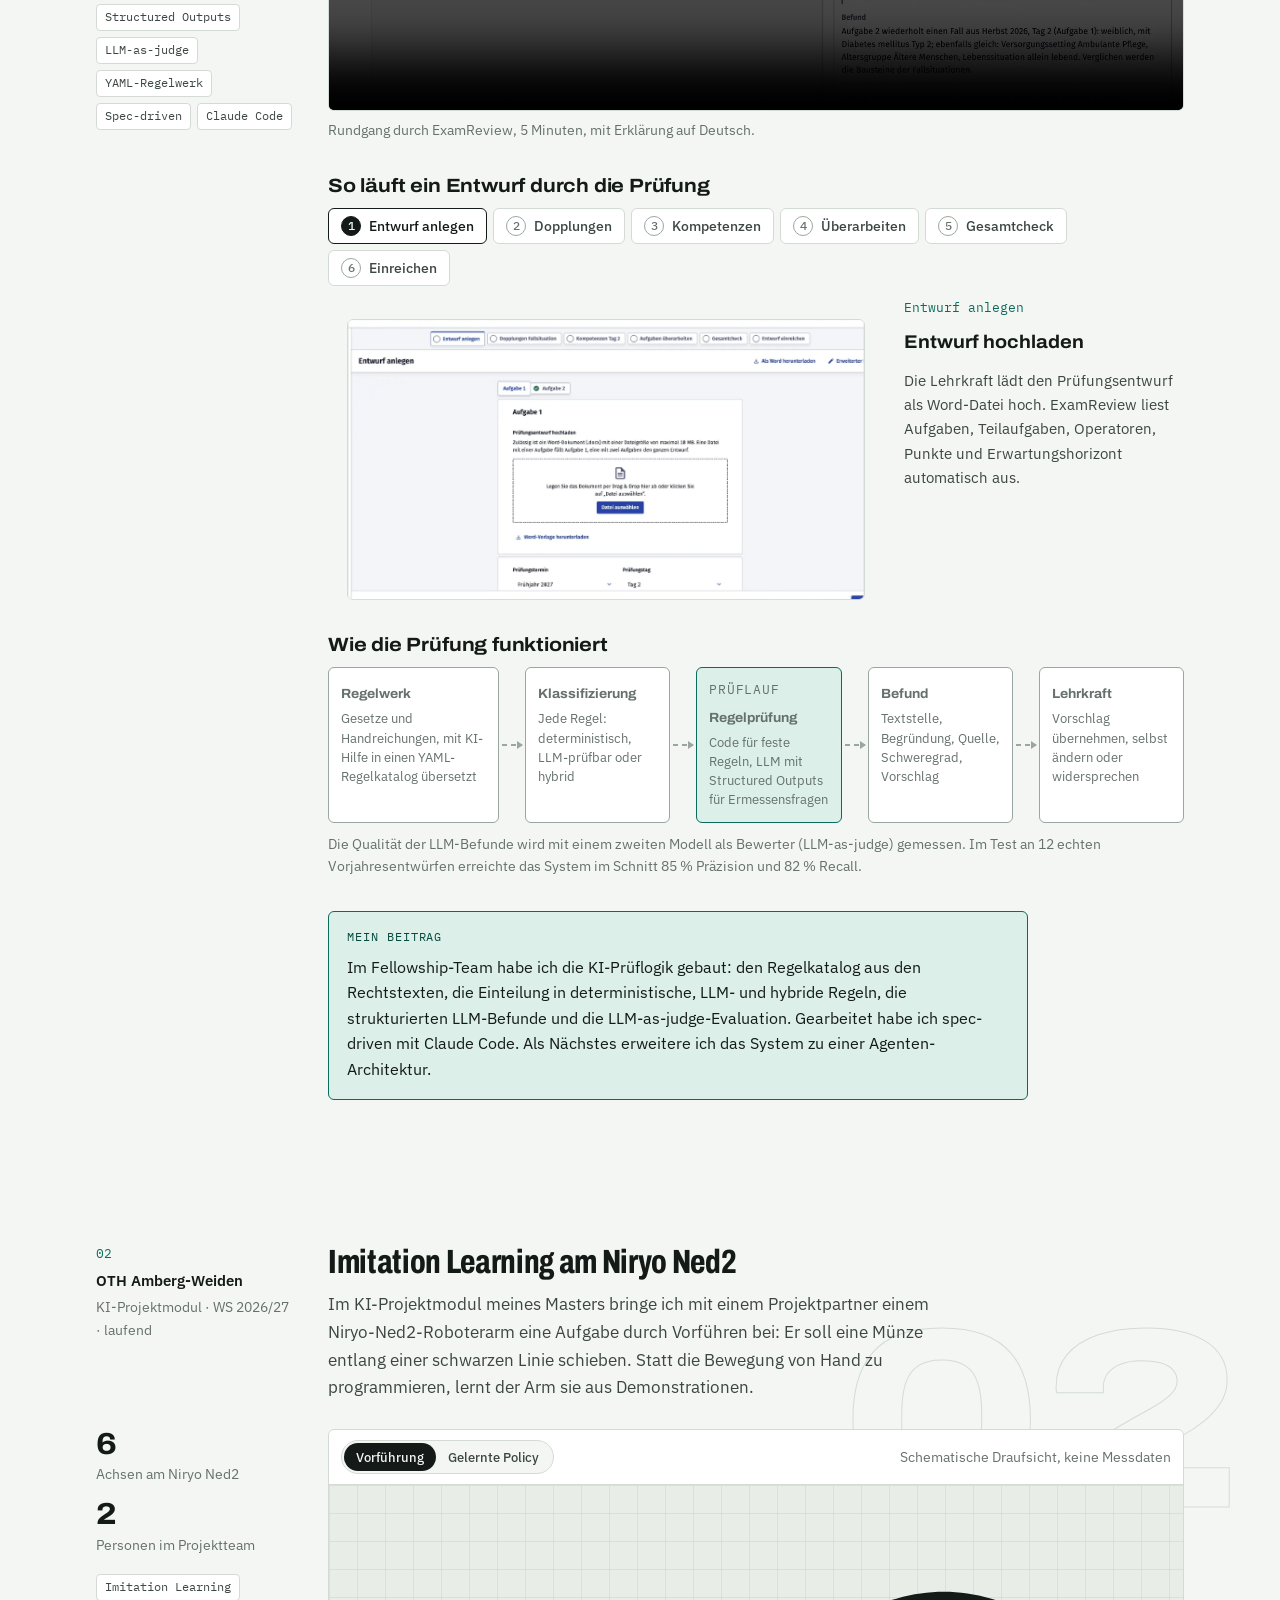
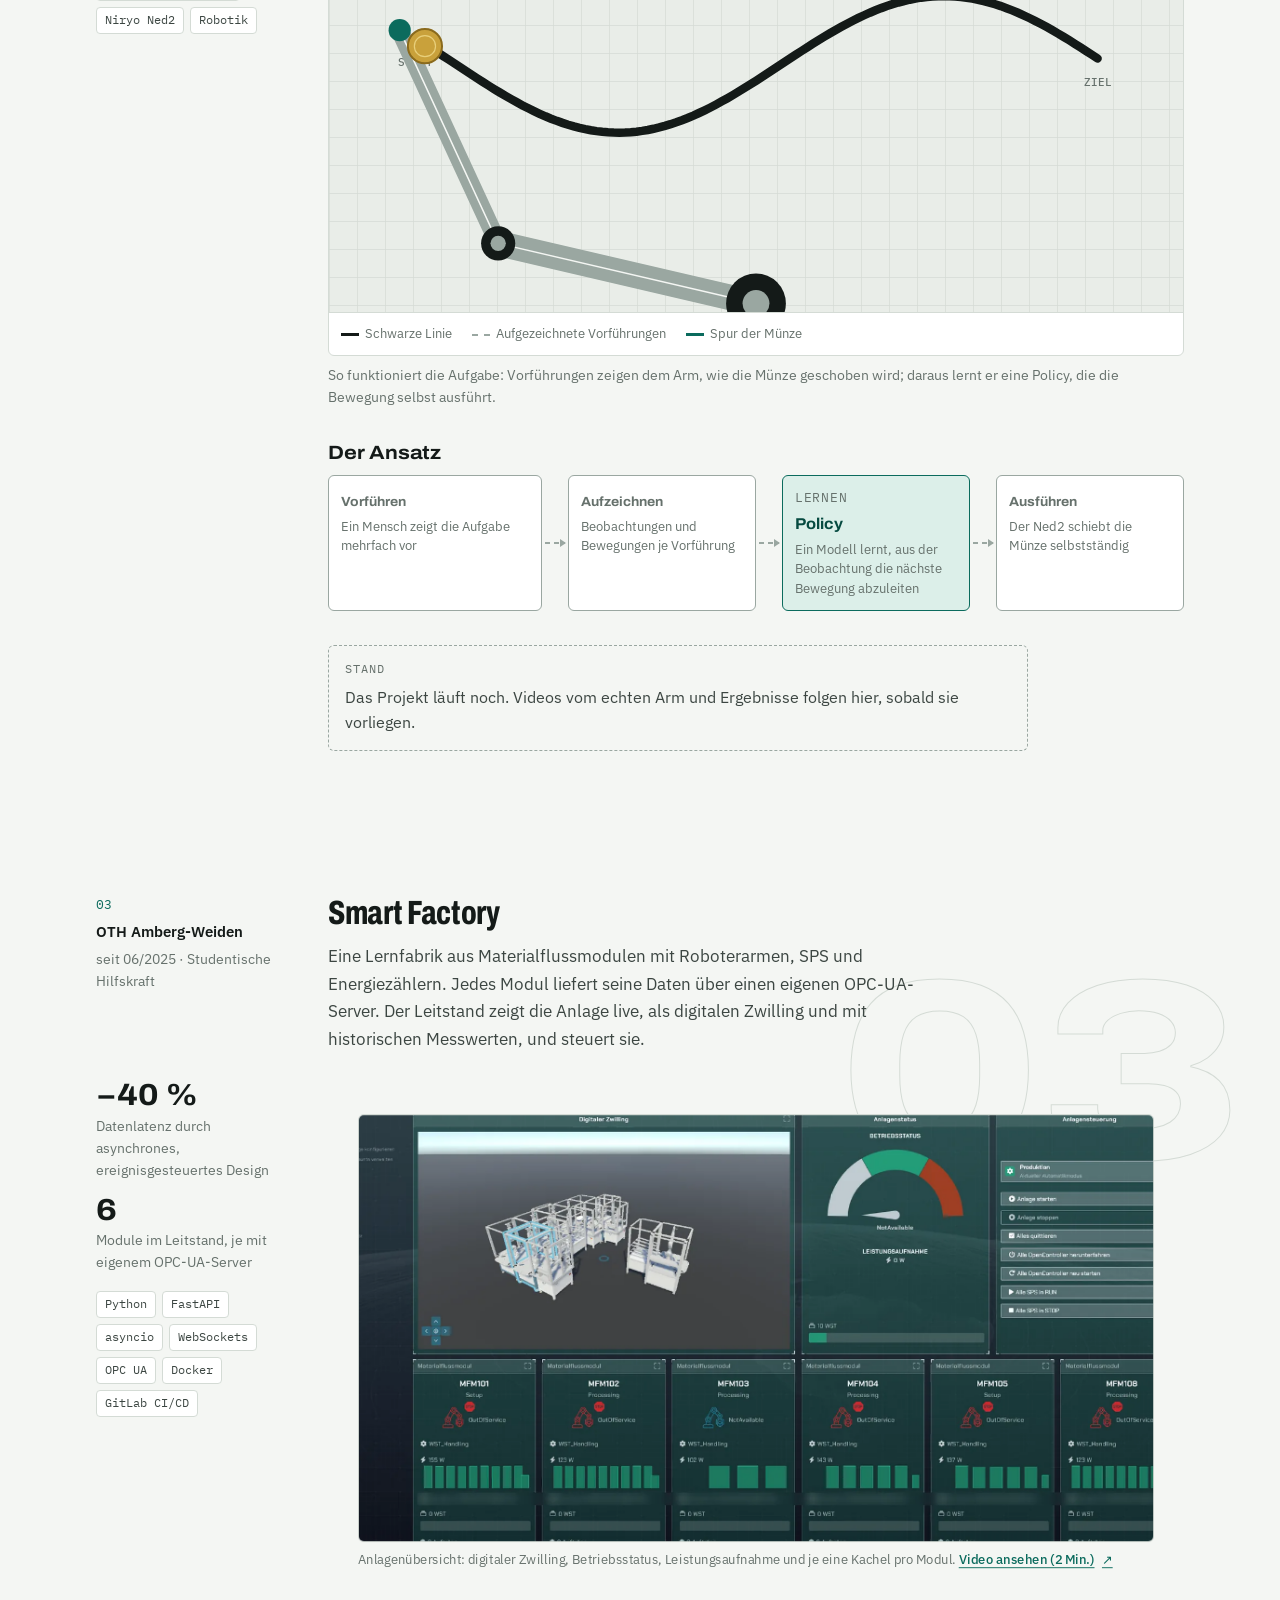
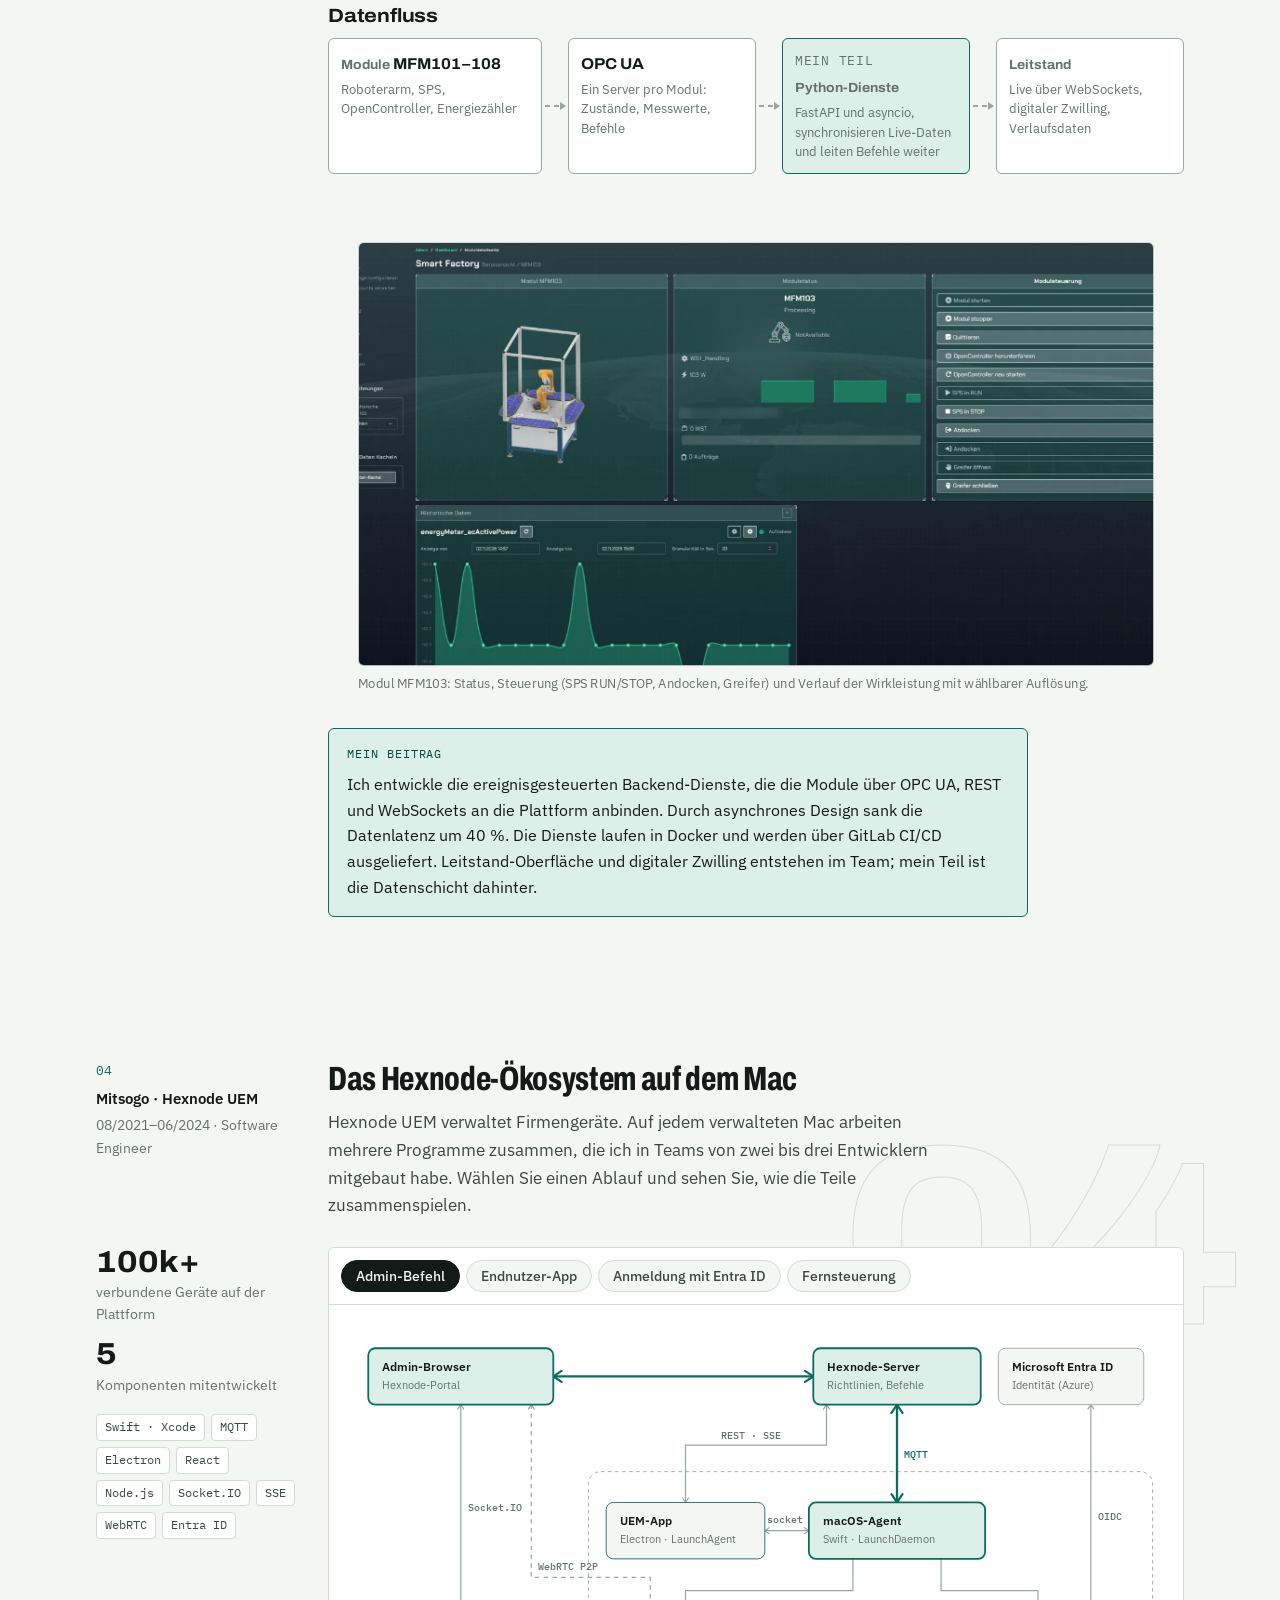
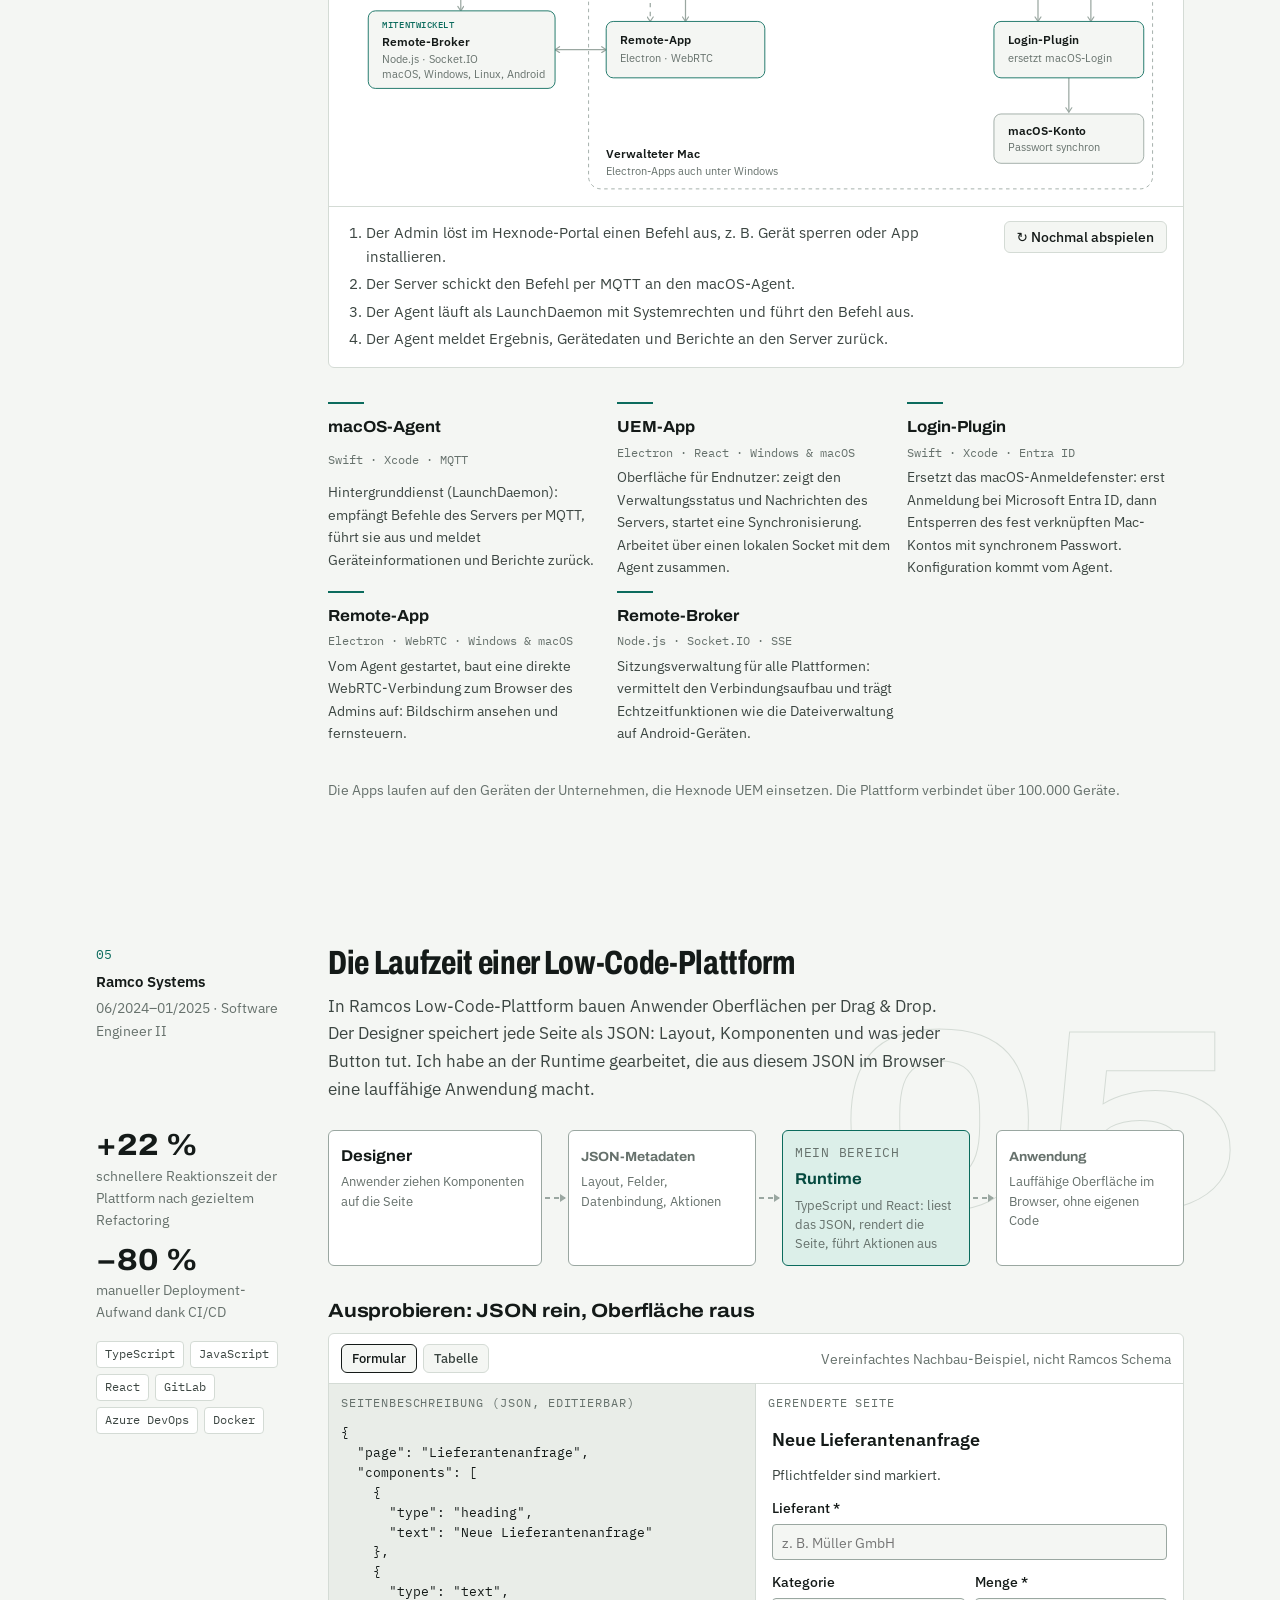
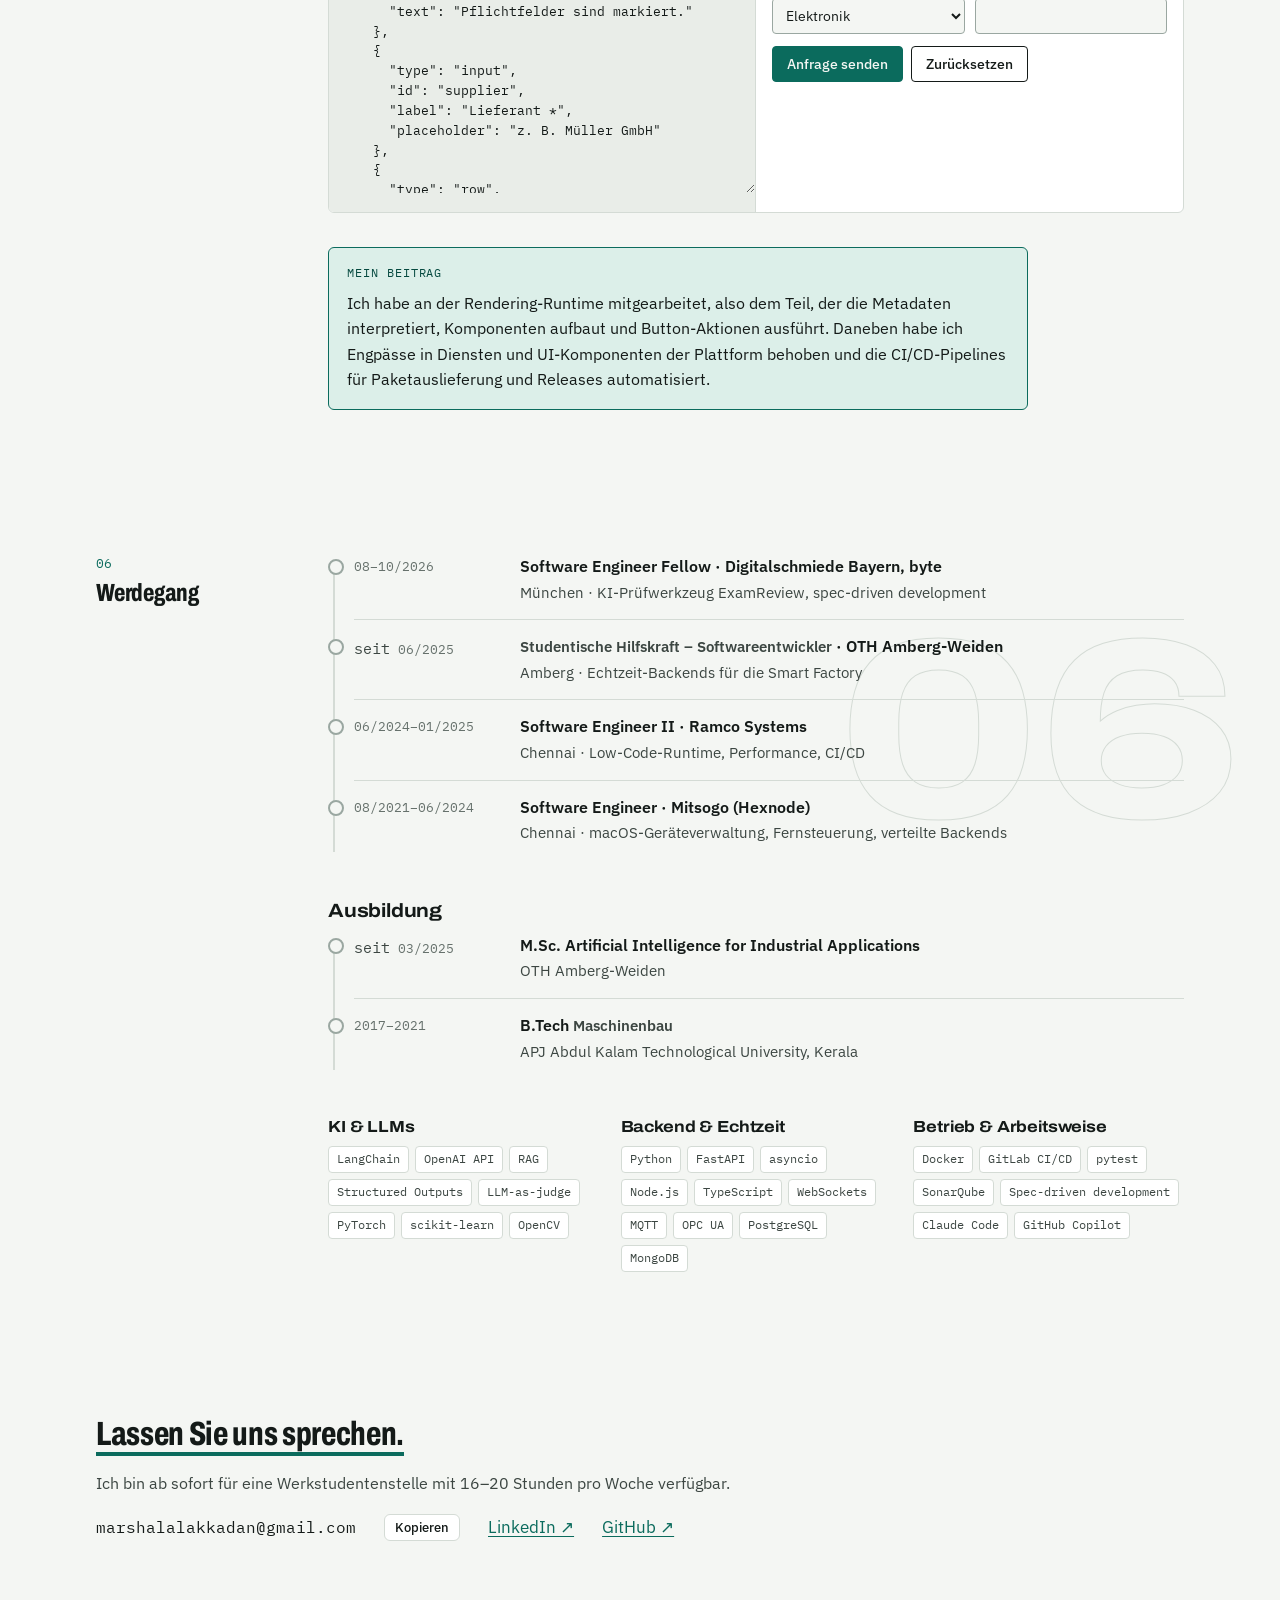
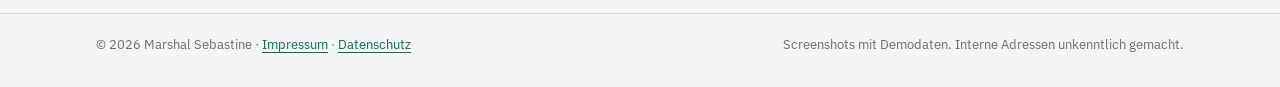
==== commit fa426b34: "Add light/dark theme switch Co-Authored-By: Claude Opus 5.5 <noreply@anthropic.com> Claude-Session: " ====
--- a/index.html
+++ b/index.html
@@ -21,6 +21,7 @@
 <link rel="icon" href="data:image/svg+xml,%3Csvg xmlns='http://www.w3.org/2000/svg' viewBox='0 0 64 64'%3E%3Crect width='64' height='64' rx='12' fill='%230b6b5d'/%3E%3Ctext x='32' y='42' font-family='Arial' font-weight='700' font-size='26' text-anchor='middle' fill='%23f4f6f3'%3EMS%3C/text%3E%3C/svg%3E">
 <link rel="preload" href="fonts/archivo-var.woff2" as="font" type="font/woff2" crossorigin>
 <link rel="stylesheet" href="fonts/fonts.css">
+<script>try{var t=localStorage.getItem('theme');if(t==='dark'||t==='light')document.documentElement.setAttribute('data-theme',t)}catch(e){}</script>
 <script data-goatcounter="https://marshal-sebastine.goatcounter.com/count" async src="//gc.zgo.at/count.js"></script>
 <style>:root{color-scheme:light;padding-top:env(safe-area-inset-top,0px);padding-bottom:env(safe-area-inset-bottom,0px)}body{margin:0}img{max-width:100%}[hidden]{display:none!important}</style>
 <style>
@@ -81,6 +82,11 @@
 .lang { display: inline-flex; border: 1px solid var(--line); border-radius: 999px; padding: 2px; background: var(--surface); }
 .lang button { font: 500 0.78rem var(--f-mono); letter-spacing: 0.06em; border: 0; background: transparent; color: var(--mute); padding: 4px 10px; border-radius: 999px; cursor: pointer; }
 .lang button[aria-pressed="true"] { background: var(--ink); color: var(--paper); }
+.theme-btn { width: 34px; height: 30px; display: inline-grid; place-items: center; border: 1px solid var(--line); border-radius: 999px; background: var(--surface); color: var(--ink); cursor: pointer; padding: 0; transition: transform .5s cubic-bezier(.2,.8,.2,1), border-color .2s; }
+.theme-btn:hover { border-color: var(--accent); color: var(--accent); }
+.theme-btn svg { grid-area: 1 / 1; transition: transform .5s cubic-bezier(.2,.8,.2,1), opacity .3s; }
+.theme-btn[data-state="light"] .sun, .theme-btn[data-state="dark"] .moon { opacity: 0; transform: rotate(-90deg) scale(.4); }
+.theme-anim, .theme-anim *, .theme-anim *::before, .theme-anim *::after { transition: background-color .45s ease, color .45s ease, border-color .45s ease, fill .45s ease, stroke .45s ease !important; }
 
 /* hero */
 .hero { padding-block: clamp(40px, 7vw, 80px) clamp(32px, 5vw, 56px); }
@@ -418,6 +424,10 @@
       <a href="#projekte"><span lang="de">Projekte</span><span lang="en">Projects</span></a>
       <a href="#erfahrung"><span lang="de">Werdegang</span><span lang="en">Experience</span></a>
       <a href="#kontakt"><span lang="de">Kontakt</span><span lang="en">Contact</span></a>
+      <button type="button" class="theme-btn" id="theme-toggle" data-state="light" aria-pressed="false" aria-label="Zum dunklen Design wechseln" title="Zum dunklen Design wechseln">
+        <svg class="moon" viewBox="0 0 24 24" width="18" height="18" aria-hidden="true"><path d="M20.5 14.2A8.5 8.5 0 0 1 9.8 3.5a8.5 8.5 0 1 0 10.7 10.7z" fill="none" stroke="currentColor" stroke-width="1.8" stroke-linejoin="round"/></svg>
+        <svg class="sun" viewBox="0 0 24 24" width="18" height="18" aria-hidden="true"><circle cx="12" cy="12" r="4.2" fill="none" stroke="currentColor" stroke-width="1.8"/><path d="M12 2.5v2.2M12 19.3v2.2M2.5 12h2.2M19.3 12h2.2M5.3 5.3l1.6 1.6M17.1 17.1l1.6 1.6M5.3 18.7l1.6-1.6M17.1 6.9l1.6-1.6" stroke="currentColor" stroke-width="1.8" stroke-linecap="round"/></svg>
+      </button>
       <div class="lang" role="group" aria-label="Sprache / Language">
         <button type="button" id="lang-de" data-set-lang="de" aria-pressed="true">DE</button>
         <button type="button" id="lang-en" data-set-lang="en" aria-pressed="false">EN</button>
@@ -1333,6 +1343,22 @@
     listeners.push(() => c.setAttribute('aria-label', lang() === 'en' ? 'Top view: a robot arm pushes a coin along a black line' : 'Draufsicht: Ein Roboterarm schiebt eine Münze entlang einer schwarzen Linie'));
   })();
 
+  /* light / dark switch: follows the system until the visitor chooses */
+  const themeBtn = document.getElementById('theme-toggle'), rootEl = document.documentElement, darkMQ = matchMedia('(prefers-color-scheme: dark)');
+  function currentTheme() { const t = rootEl.dataset.theme; return t === 'dark' || t === 'light' ? t : (darkMQ.matches ? 'dark' : 'light'); }
+  function syncThemeBtn() {
+    const d = currentTheme() === 'dark'; themeBtn.dataset.state = d ? 'dark' : 'light'; themeBtn.setAttribute('aria-pressed', String(d));
+    const label = lang() === 'en' ? (d ? 'Switch to light mode' : 'Switch to dark mode') : (d ? 'Zum hellen Design wechseln' : 'Zum dunklen Design wechseln');
+    themeBtn.setAttribute('aria-label', label); themeBtn.title = label;
+  }
+  const savedTheme = store.get('theme'); if (savedTheme === 'dark' || savedTheme === 'light') rootEl.dataset.theme = savedTheme;
+  themeBtn.addEventListener('click', () => {
+    const next = currentTheme() === 'dark' ? 'light' : 'dark';
+    if (!reduce) { rootEl.classList.add('theme-anim'); setTimeout(() => rootEl.classList.remove('theme-anim'), 500); }
+    rootEl.dataset.theme = next; store.set('theme', next); syncThemeBtn();
+  });
+  darkMQ.addEventListener('change', syncThemeBtn); listeners.push(syncThemeBtn); syncThemeBtn();
+
   const saved = store.get('lang');
   if (saved === 'en' || saved === 'de') setLang(saved); else setLang('de');
 })();
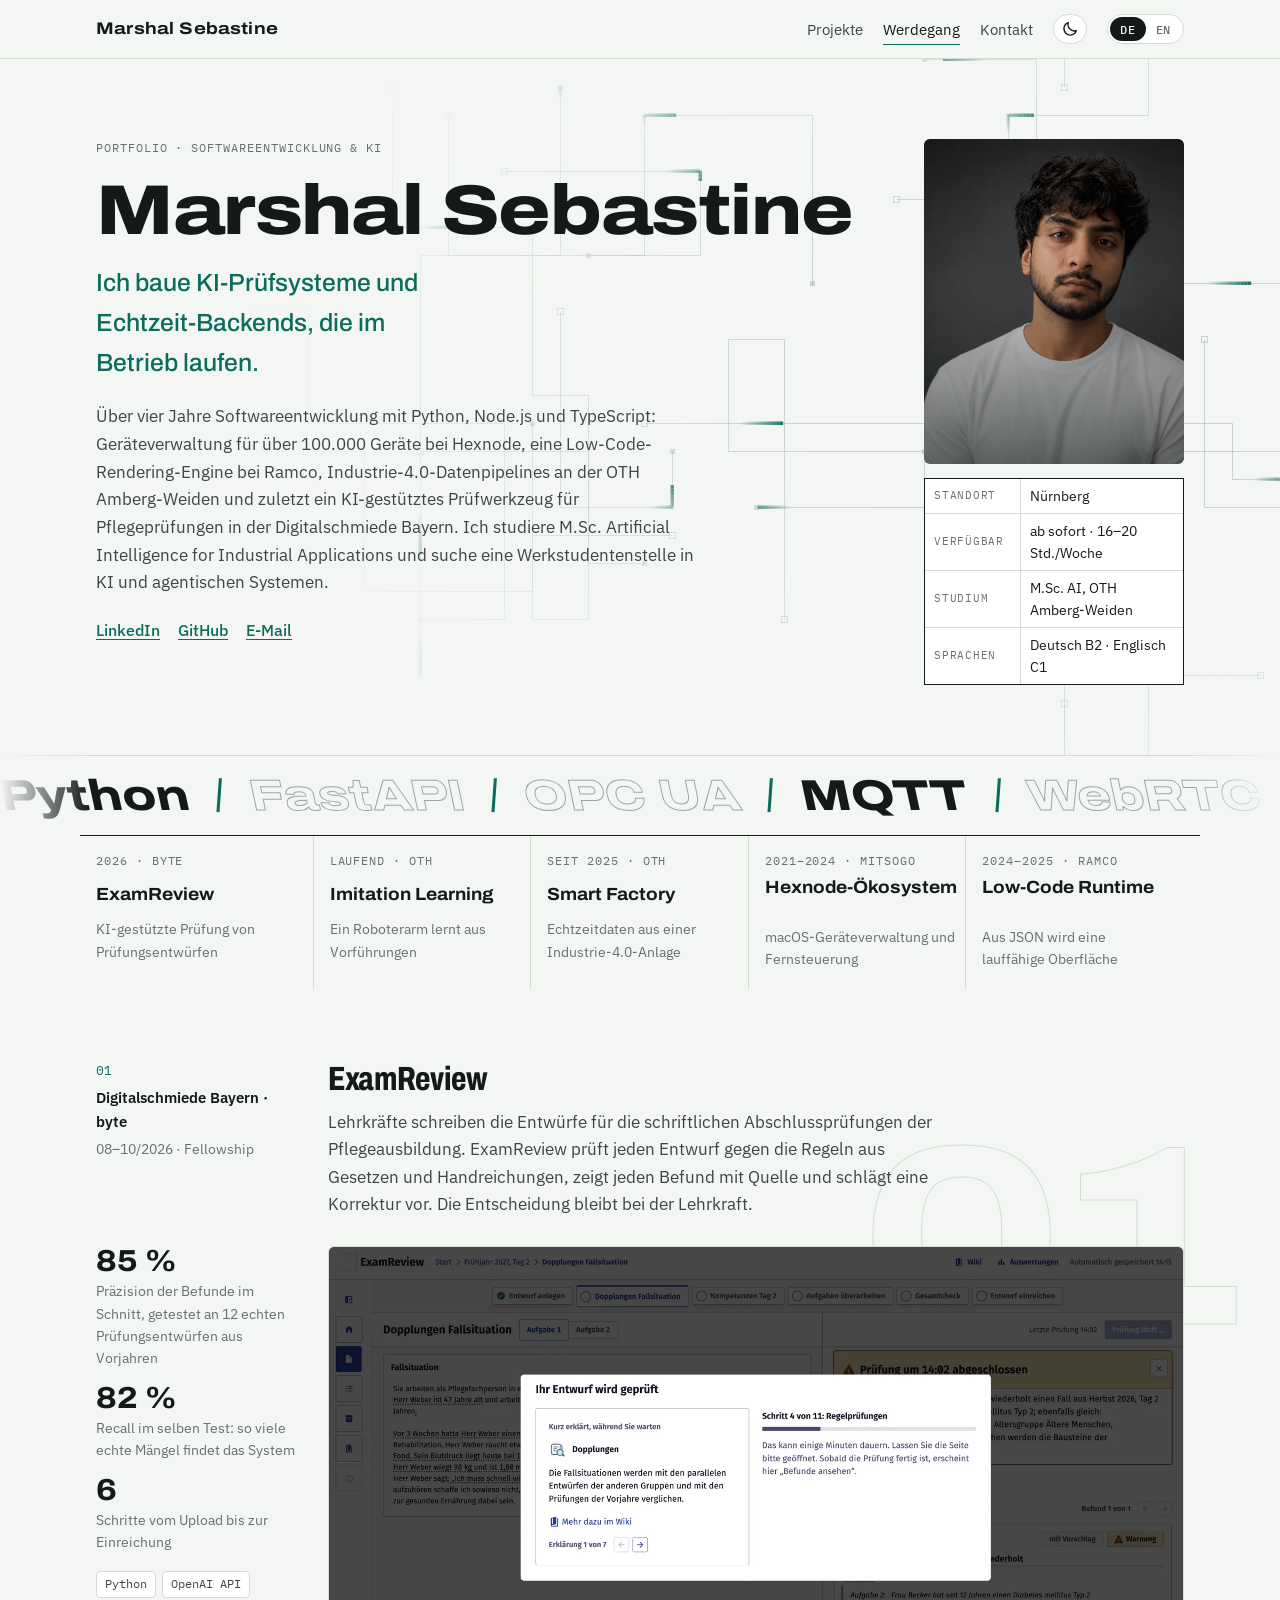
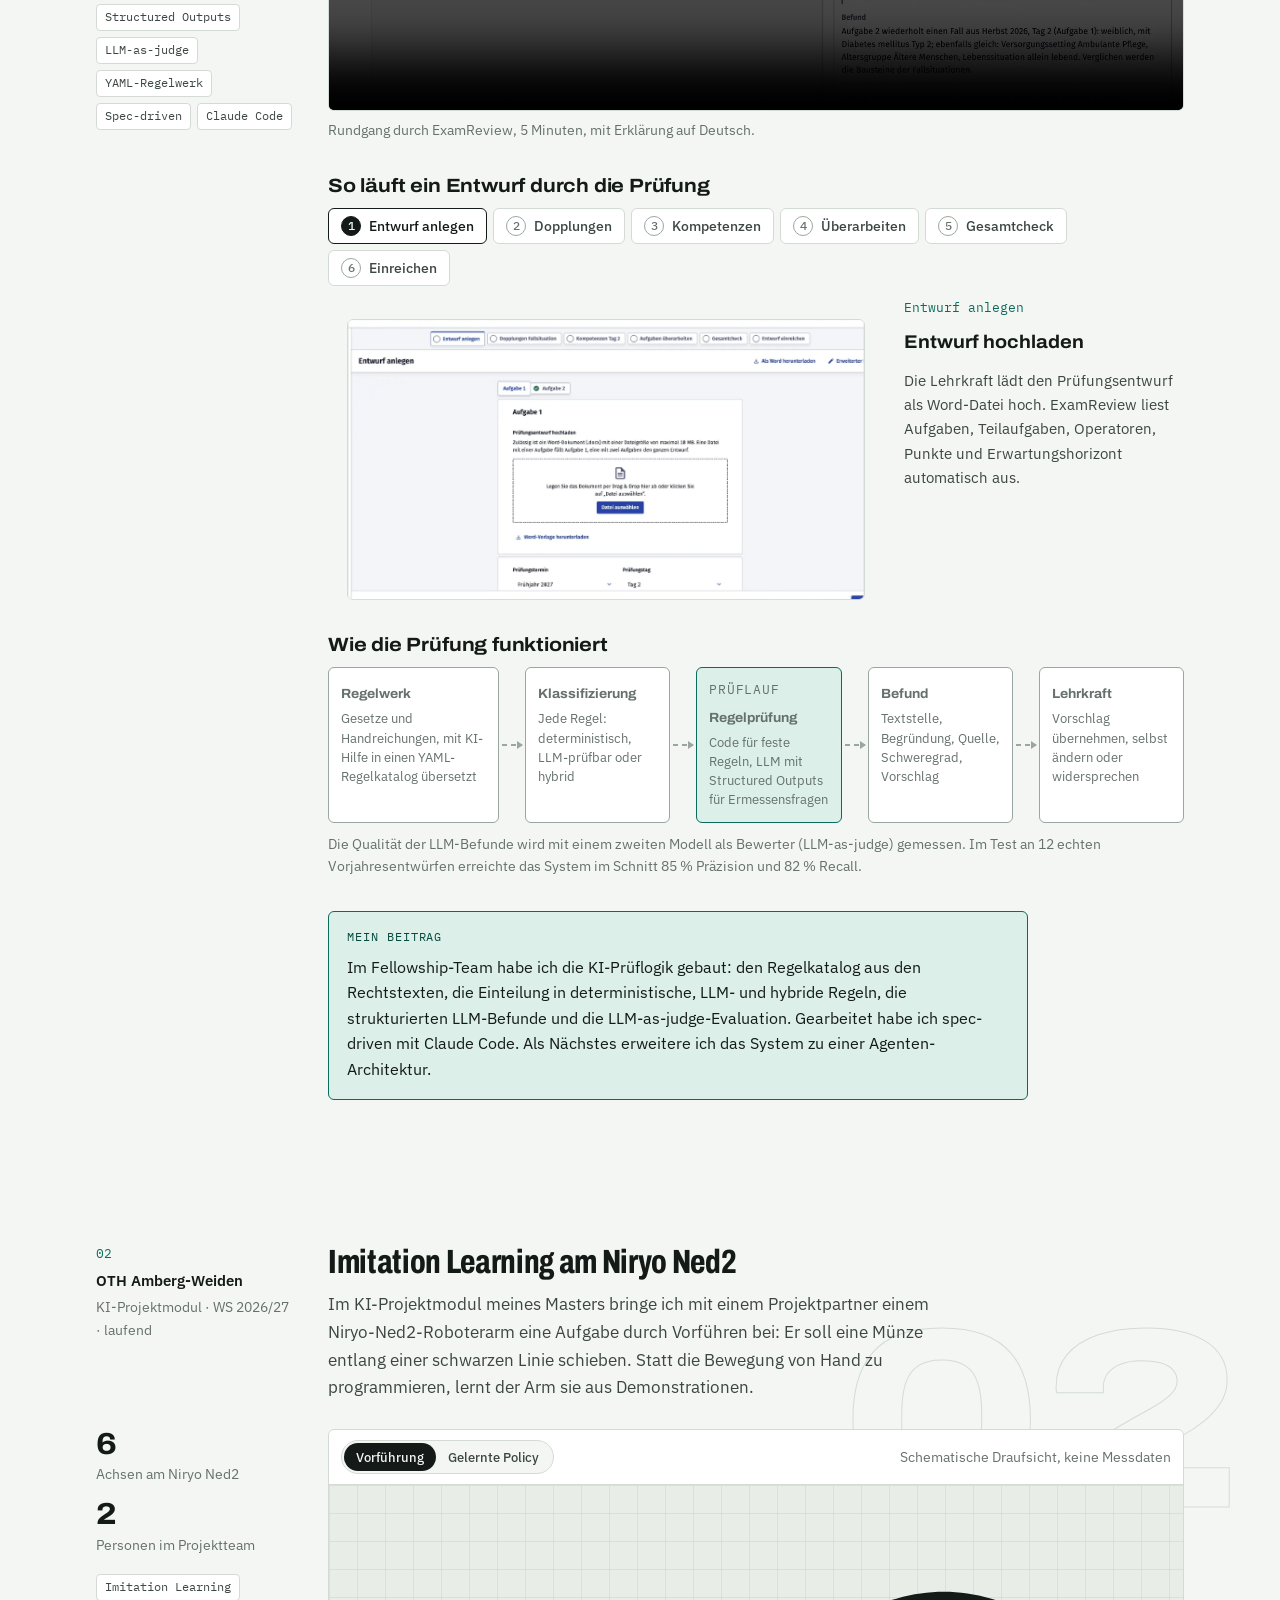
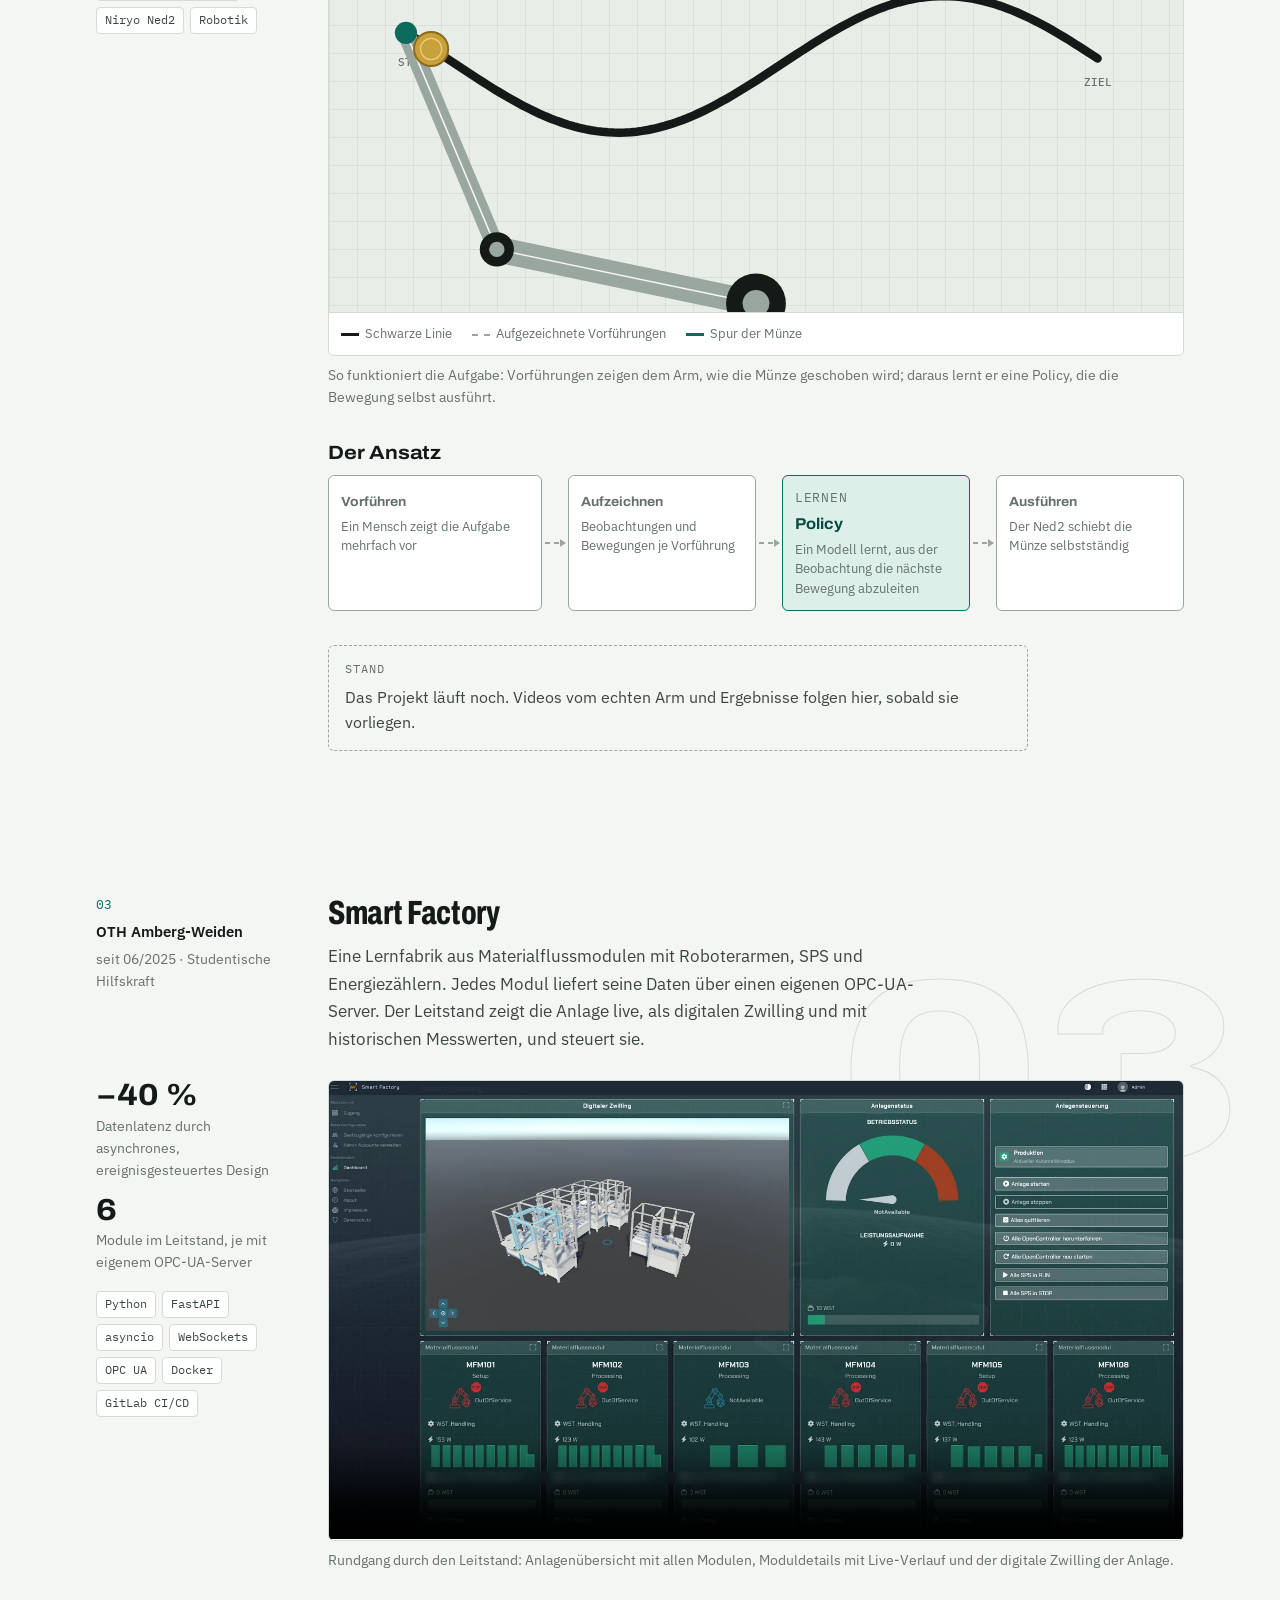
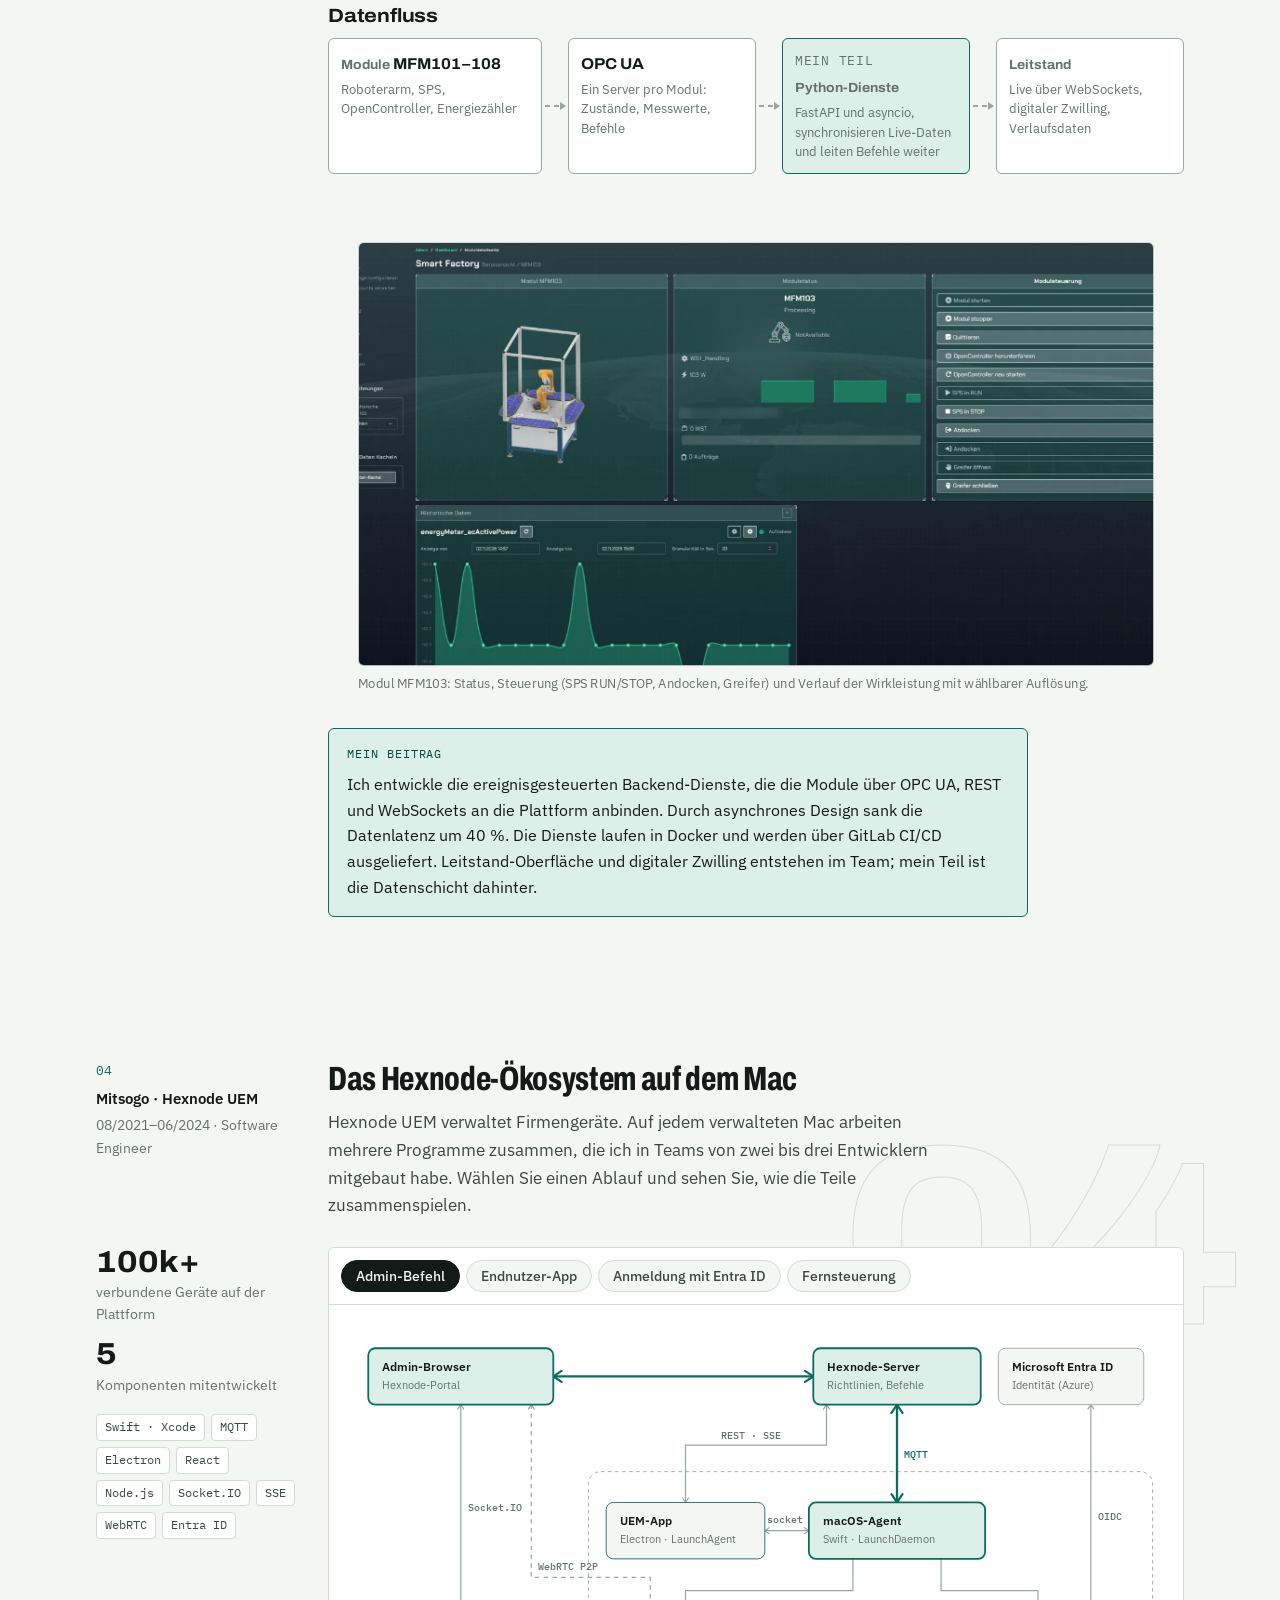
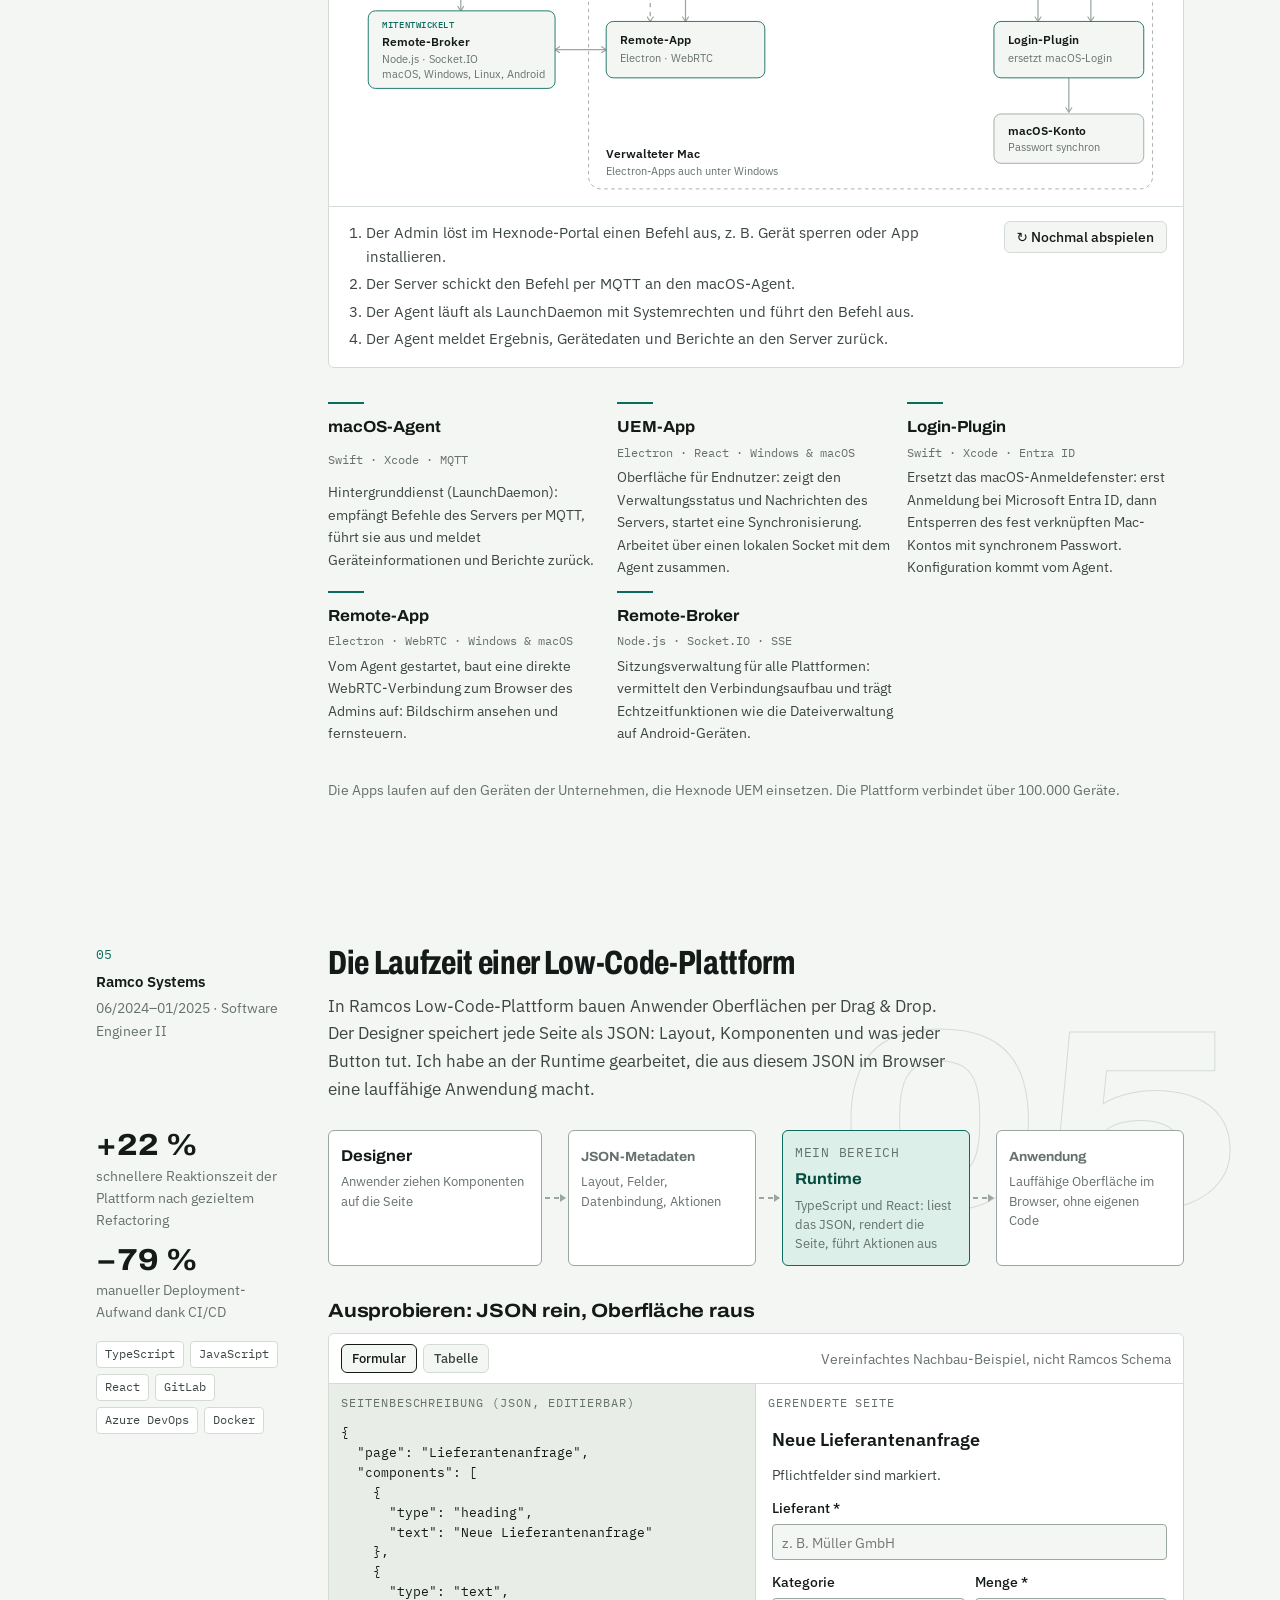
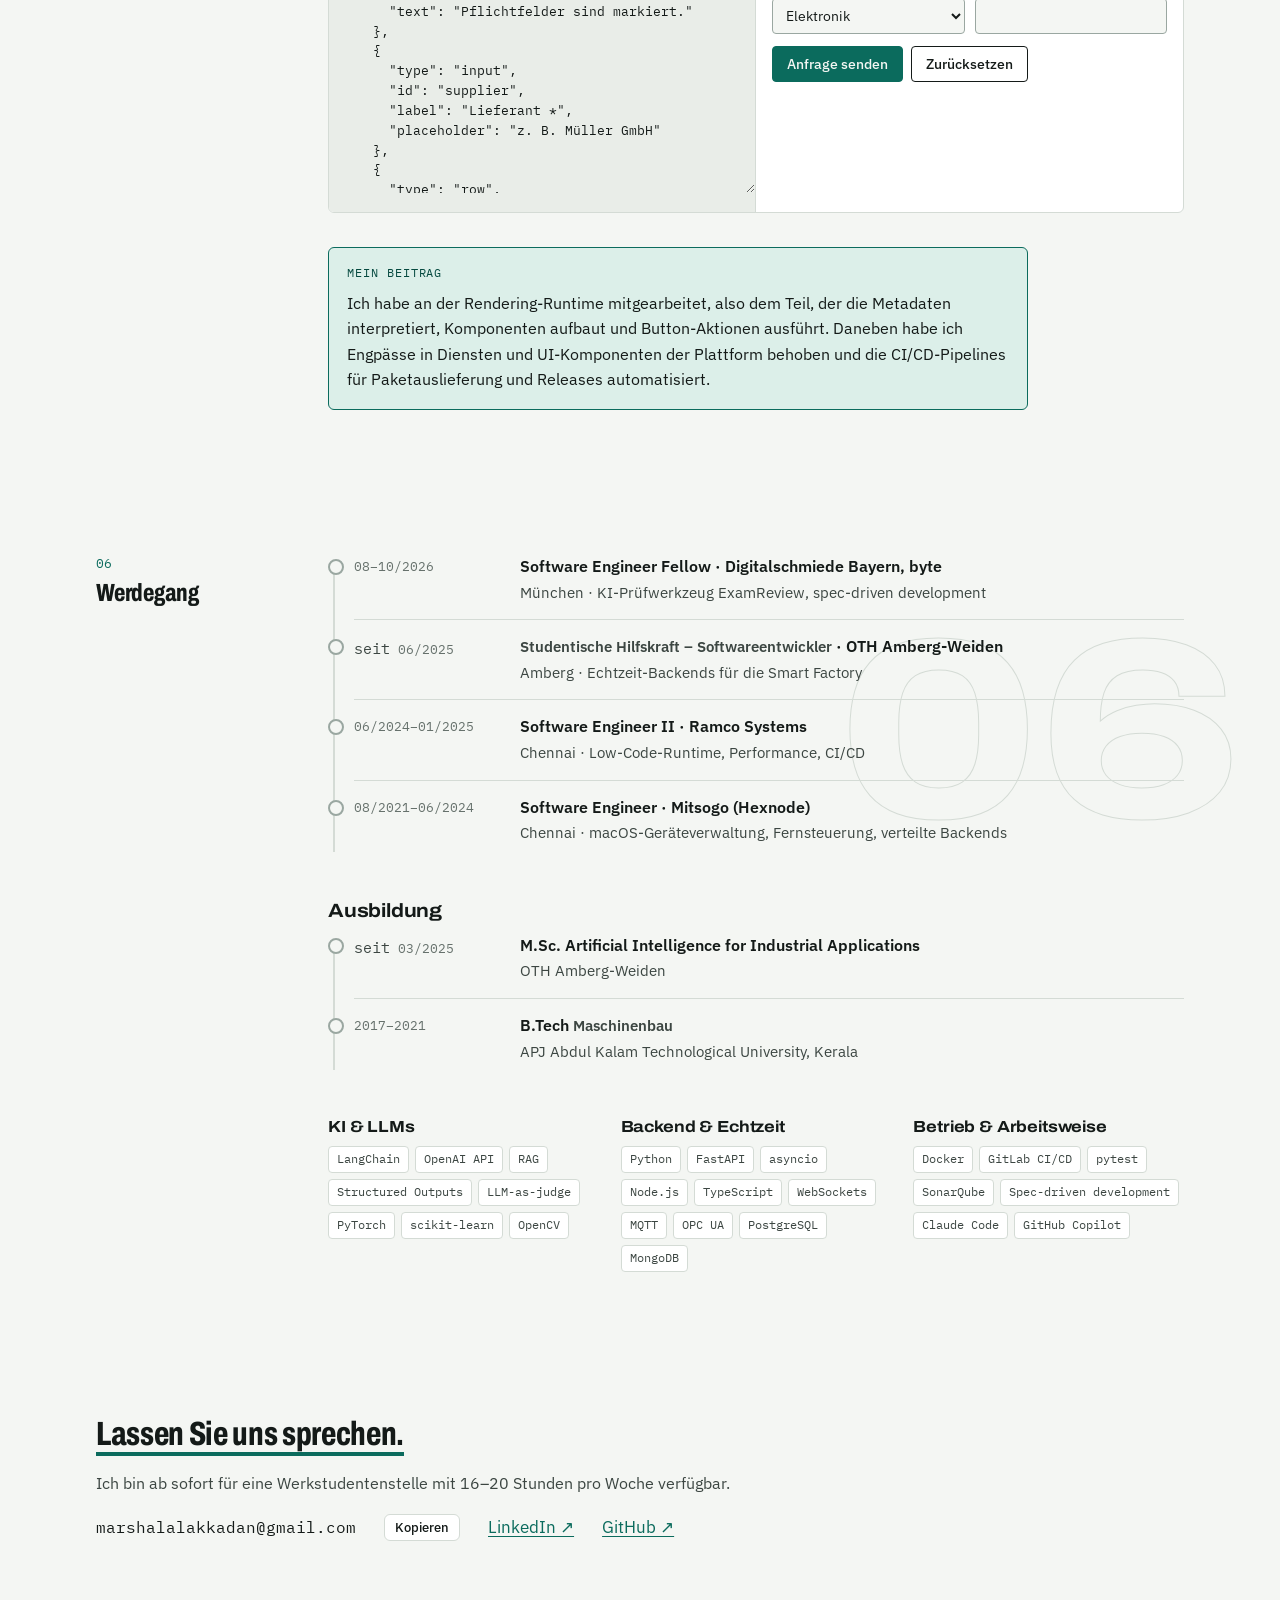
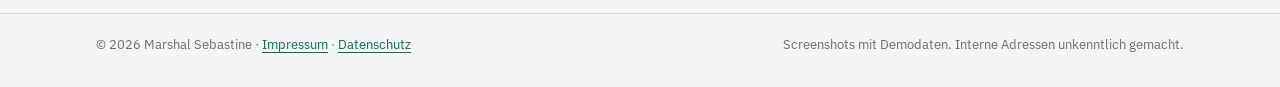
==== commit fb3a2ad4: "Replace Smart Factory dashboard image with screen recording Internal network addresses blurred in ev" ====
--- a/index.html
+++ b/index.html
@@ -643,9 +643,9 @@
 
       <div class="main">
         <figure>
-          <div class="shot"><img src="media/sf-dashboard.webp" width="1600" height="859" alt="Leitstand der Smart Factory mit digitalem Zwilling, Anlagenstatus und sechs Materialflussmodulen" data-alt-en="Smart Factory control dashboard with digital twin, plant status and six material-flow modules" loading="lazy"></div>
-          <figcaption><span lang="de">Anlagenübersicht: digitaler Zwilling, Betriebsstatus, Leistungsaufnahme und je eine Kachel pro Modul.</span><span lang="en">Plant overview: digital twin, operating state, power draw and one tile per module.</span>
-            <a class="video-link" href="https://cap.so/s/nc9gfbzr4acwbh3" target="_blank" rel="noopener"><span lang="de">Video ansehen (2 Min.)</span><span lang="en">Watch the video (2 min)</span> ↗</a></figcaption>
+          <div class="shot"><video id="sf-video" class="autoplay" muted loop playsinline controls preload="none" poster="media/sf-dashboard.webp" width="1280" height="682" aria-label="Bildschirmaufnahme des Smart-Factory-Leitstands"><source src="media/smartfactory.mp4" type="video/mp4"></video></div>
+          <figcaption lang="de">Rundgang durch den Leitstand: Anlagenübersicht mit allen Modulen, Moduldetails mit Live-Verlauf und der digitale Zwilling der Anlage.</figcaption>
+          <figcaption lang="en">A tour of the control dashboard: plant overview with every module, module details with live history, and the plant's digital twin.</figcaption>
         </figure>
 
         <div>
@@ -1359,6 +1359,12 @@
   });
   darkMQ.addEventListener('change', syncThemeBtn); listeners.push(syncThemeBtn); syncThemeBtn();
 
+  /* muted screen recordings play only while visible */
+  document.querySelectorAll('video.autoplay').forEach(v => {
+    if (reduce || !('IntersectionObserver' in window)) return;
+    new IntersectionObserver(es => es.forEach(e => { if (e.isIntersecting) { v.preload = 'auto'; const pr = v.play(); if (pr && pr.catch) pr.catch(() => {}); } else v.pause(); }), { threshold: 0.35 }).observe(v);
+  });
+
   const saved = store.get('lang');
   if (saved === 'en' || saved === 'de') setLang(saved); else setLang('de');
 })();
